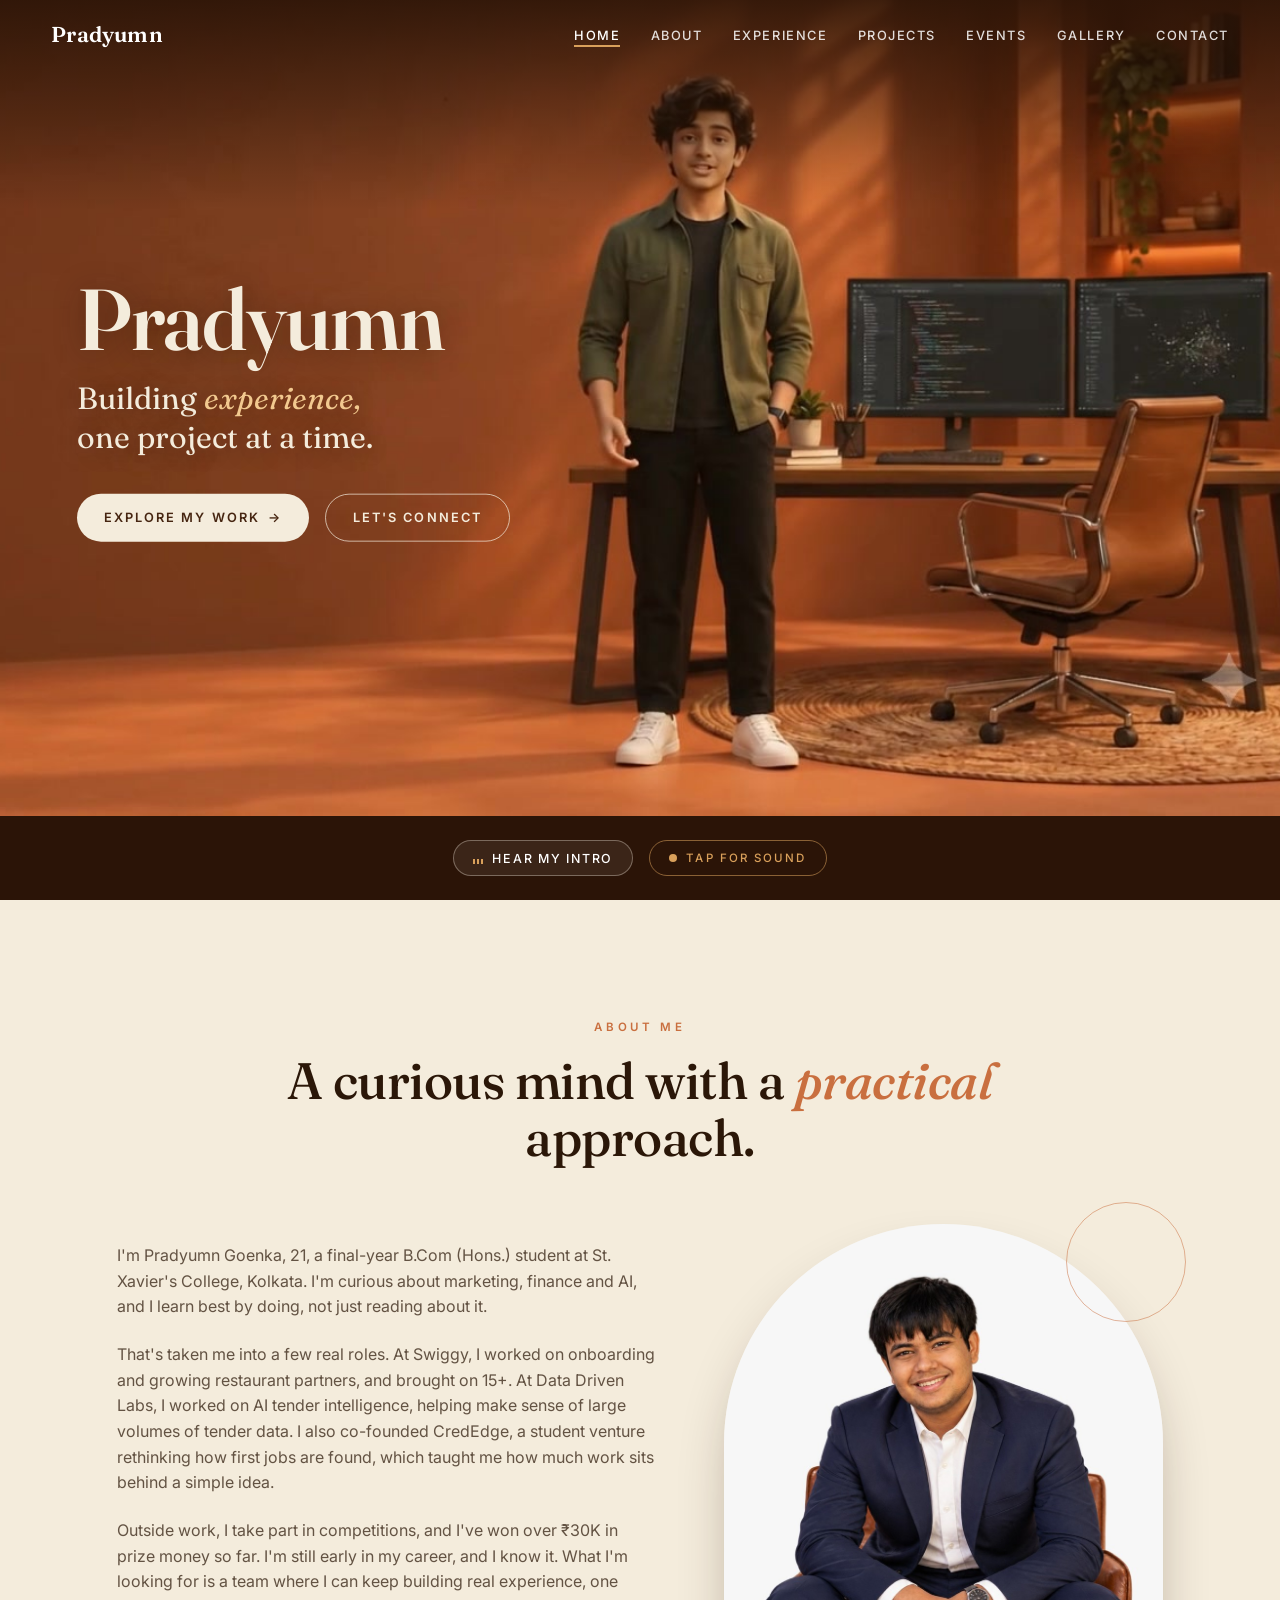
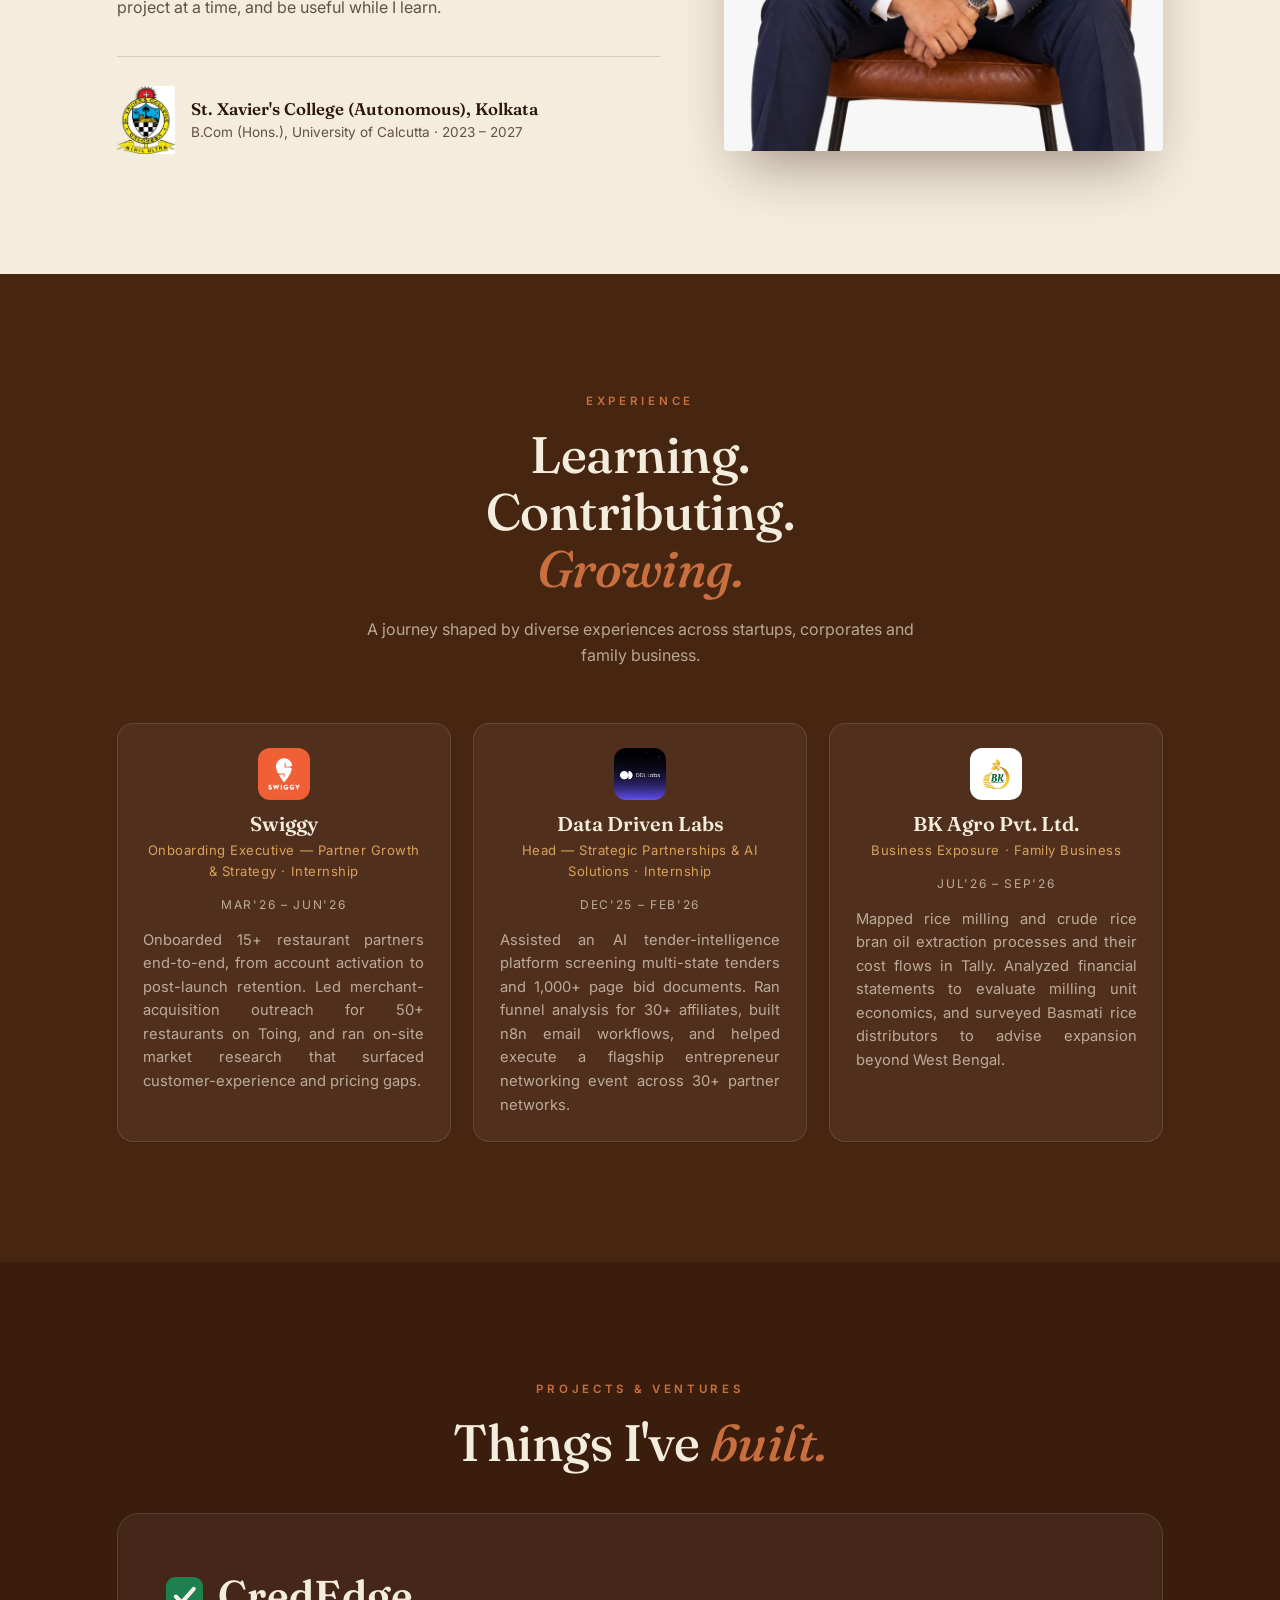
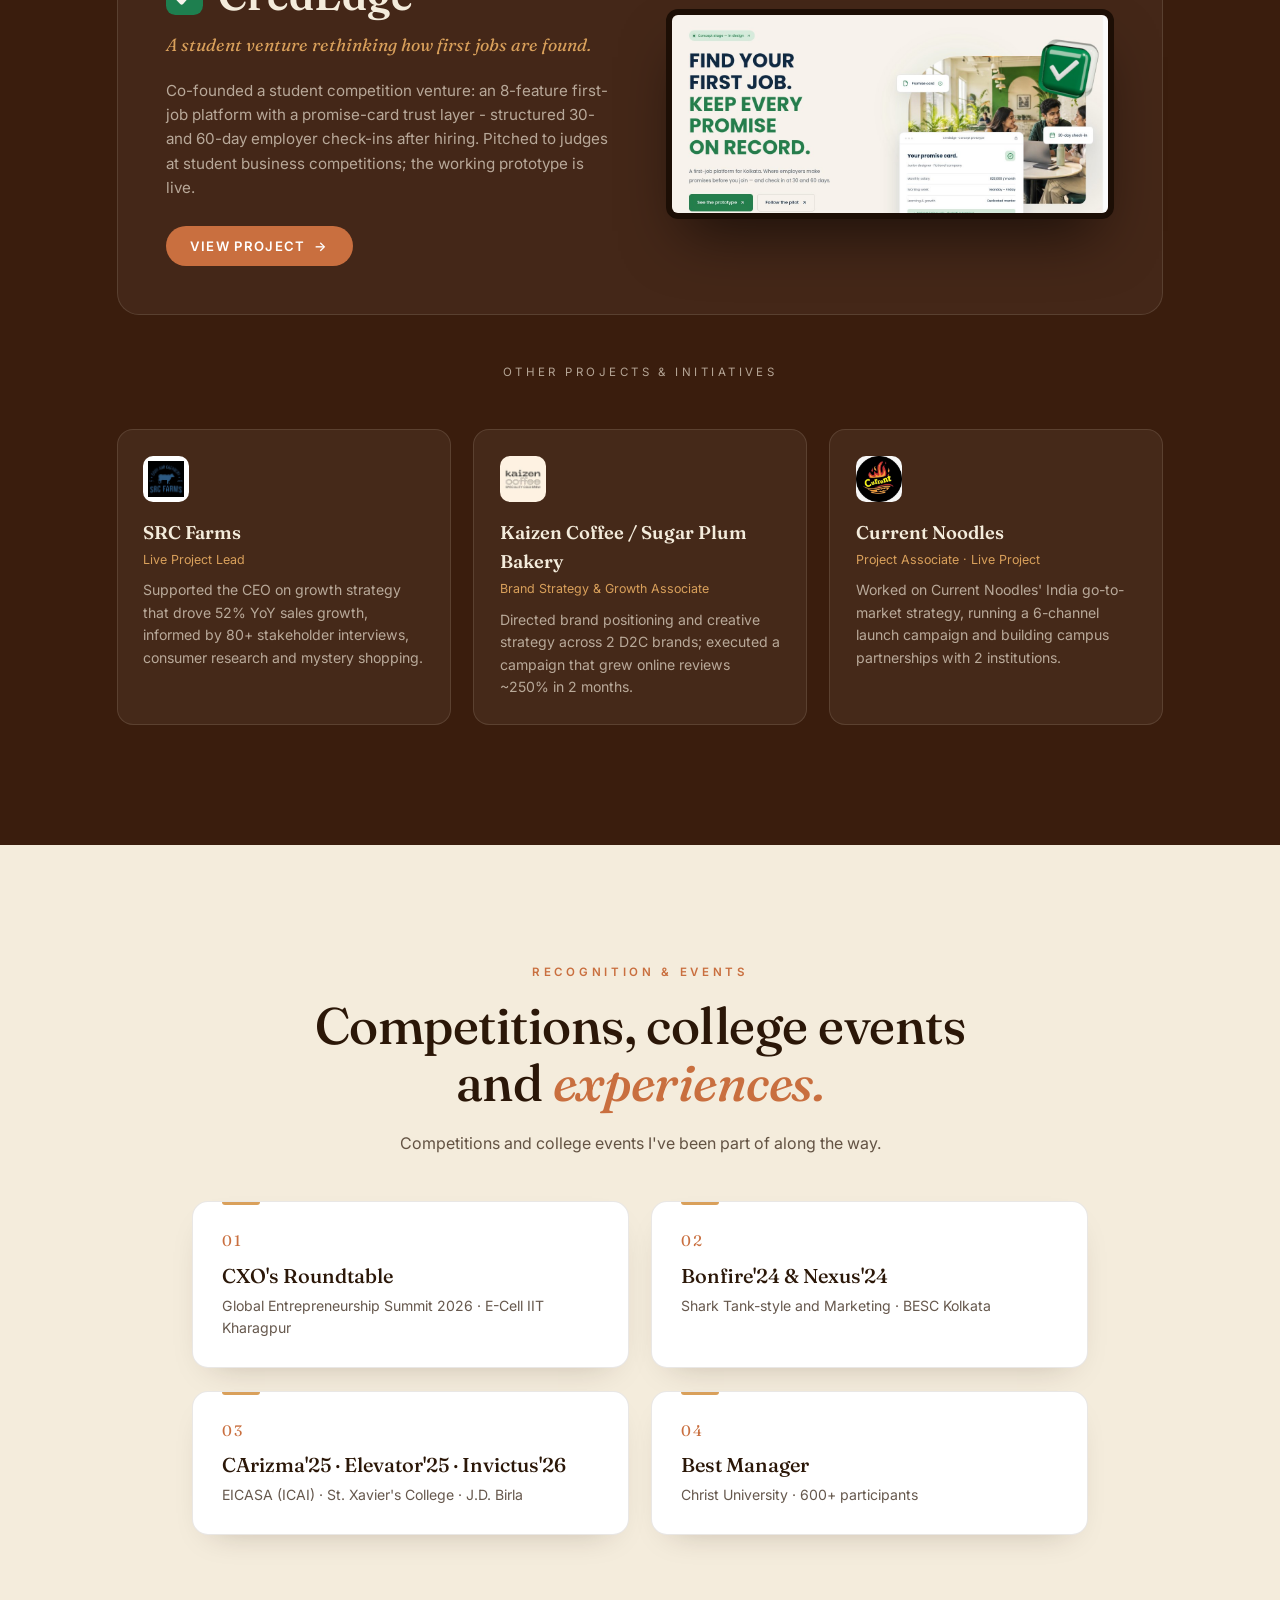
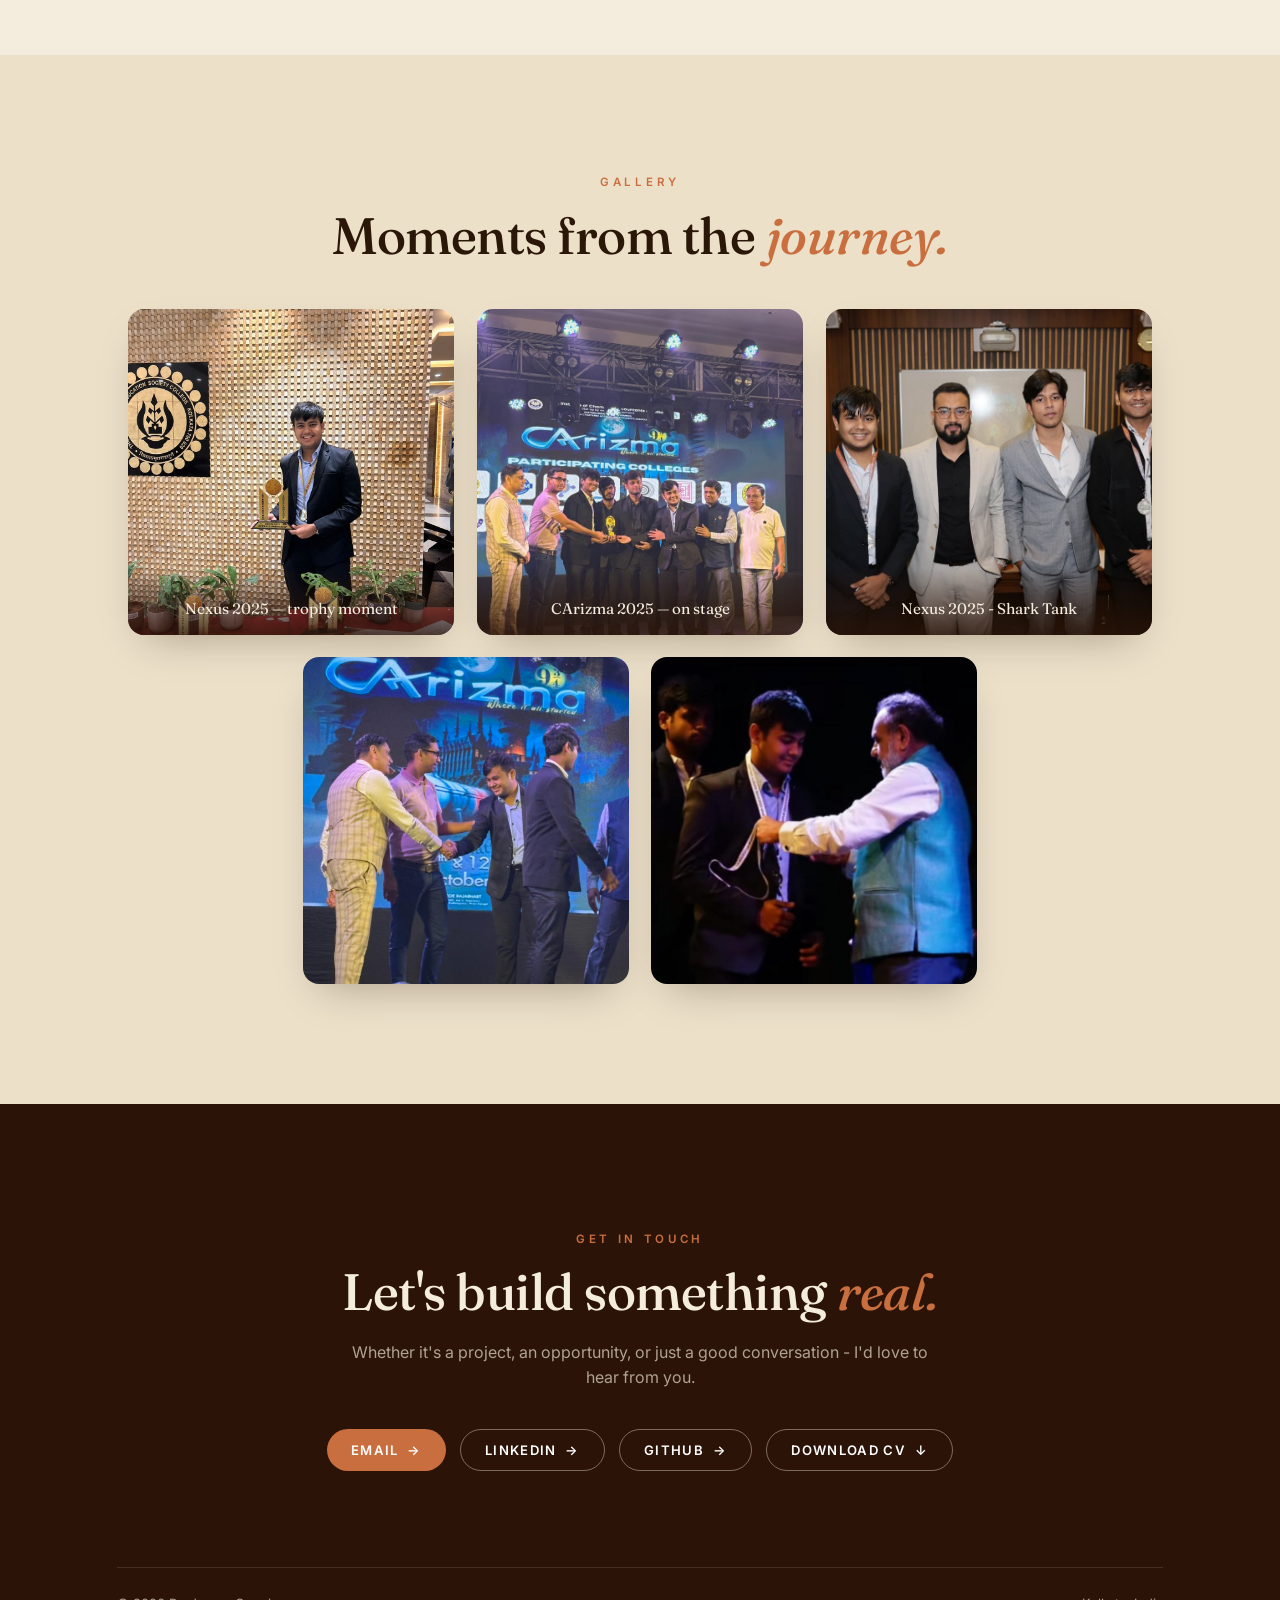
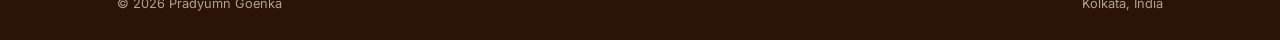
==== index.html @ 8dae9249 "Events card template, 5-photo Gallery, Contact quote removed, polish pass (v26)" ====
<!DOCTYPE html>
<html lang="en">
<head>
<meta charset="UTF-8">
<meta name="viewport" content="width=device-width, initial-scale=1.0">
<title>Pradyumn Goenka — Building experience, one project at a time</title>
<meta name="description" content="Pradyumn Goenka — final-year B.Com (Hons.) student at St. Xavier's College, Kolkata. Marketing, finance and AI through real-world projects and experiences.">
<link rel="preconnect" href="https://fonts.googleapis.com">
<link rel="preconnect" href="https://fonts.gstatic.com" crossorigin>
<link href="https://fonts.googleapis.com/css2?family=Fraunces:ital,opsz,wght@0,9..144,400;0,9..144,500;0,9..144,600;1,9..144,400;1,9..144,500;1,9..144,600&family=Inter:wght@400;500;600&display=swap" rel="stylesheet">
<link rel="stylesheet" href="styles.css?v=26">
</head>
<body>

<nav id="nav">
  <a class="brand" href="#hero">Pradyumn</a>
  <button id="burger" aria-label="Menu">☰</button>
  <ul id="navlinks">
    <li><a href="#hero" class="act">Home</a></li>
    <li><a href="#about">About</a></li>
    <li><a href="#experience">Experience</a></li>
    <li><a href="#projects">Projects</a></li>
    <li><a href="#events">Events</a></li>
    <li><a href="#gallery">Gallery</a></li>
    <li><a href="#contact">Contact</a></li>
  </ul>
</nav>

<section id="hero">
  <video id="heroVid" autoplay muted loop playsinline poster="assets/hero-video-poster.jpg?v=2" src="assets/hero-video.mp4?v=4"></video>
  <div class="veil"></div>
  <div class="hero-copy">
    <h1 class="hc-name">Pradyumn</h1>
    <p class="hc-tag">Building <em>experience,</em><br> one project at a time.</p>
    <div class="hc-cta">
      <a class="hc-btn solid" href="#about">Explore my work <span aria-hidden="true">&rarr;</span></a>
      <a class="hc-btn ghost" href="#contact">Let's connect</a>
    </div>
  </div>
  <div class="hero-bar">
    <button id="introBtn" type="button"><span class="eq"><i></i><i></i><i></i></span><span id="introTxt">Hear my intro</span></button>
    <button id="sndCue" type="button"><span class="pulse"></span><span>Tap for sound</span></button>
  </div>
</section>

<section id="about">
  <div class="wrap">
    <div class="shead">
      <div class="label rv">About me</div>
      <h2 class="h2 rv">A curious mind with a <em>practical</em> approach.</h2>
    </div>
    <div class="about-grid">
    <div class="about-txt">
      <p class="rv">I'm Pradyumn Goenka, 21, a final-year B.Com (Hons.) student at St. Xavier's College, Kolkata. I'm curious about marketing, finance and AI, and I learn best by doing, not just reading about it.</p>
      <p class="rv">That's taken me into a few real roles. At Swiggy, I worked on onboarding and growing restaurant partners, and brought on 15+. At Data Driven Labs, I worked on AI tender intelligence, helping make sense of large volumes of tender data. I also co-founded CredEdge, a student venture rethinking how first jobs are found, which taught me how much work sits behind a simple idea.</p>
      <p class="rv">Outside work, I take part in competitions, and I've won over ₹30K in prize money so far. I'm still early in my career, and I know it. What I'm looking for is a team where I can keep building real experience, one project at a time, and be useful while I learn.</p>
      <div class="about-edu rv">
        <img src="assets/logo-sxc.png?v=7" alt="St. Xavier's College crest">
        <div>
          <div class="t1">St. Xavier's College (Autonomous), Kolkata</div>
          <div class="t2">B.Com (Hons.), University of Calcutta &middot; 2023 – 2027</div>
        </div>
      </div>
    </div>
    <div class="about-ph rv">
      <div class="ring"></div>
      <div class="arch"><img src="assets/portrait-suit.jpg" alt="Pradyumn Goenka"></div>
    </div>
    </div>
  </div>
</section>

<section id="experience">
  <div class="wrap">
    <div class="shead">
      <div class="label rv">Experience</div>
      <h2 class="h2 rv">Learning.<br>Contributing.<br><em>Growing.</em></h2>
      <p class="shead-sub rv">A journey shaped by diverse experiences across startups, corporates and family business.</p>
    </div>
    <div class="tl">
      <div class="xp-card rv">
        <div class="xp-top">
          <div class="xp-logo fill"><img src="assets/logo-swiggy.png?v=7" alt="Swiggy logo"></div>
          <div><div class="xp-co">Swiggy</div><div class="xp-role">Onboarding Executive — Partner Growth &amp; Strategy · Internship</div></div>
          <div class="xp-dates">Mar'26 – Jun'26</div>
        </div>
        <p class="xp-desc">Onboarded 15+ restaurant partners end-to-end, from account activation to post-launch retention. Led merchant-acquisition outreach for 50+ restaurants on Toing, and ran on-site market research that surfaced customer-experience and pricing gaps.</p>
      </div>
      <div class="xp-card rv">
        <div class="xp-top">
          <div class="xp-logo fill"><img src="assets/logo-ddl.png?v=7" alt="Data Driven Labs logo"></div>
          <div><div class="xp-co">Data Driven Labs</div><div class="xp-role">Head — Strategic Partnerships &amp; AI Solutions · Internship</div></div>
          <div class="xp-dates">Dec'25 – Feb'26</div>
        </div>
        <p class="xp-desc">Assisted an AI tender-intelligence platform screening multi-state tenders and 1,000+ page bid documents. Ran funnel analysis for 30+ affiliates, built n8n email workflows, and helped execute a flagship entrepreneur networking event across 30+ partner networks.</p>
      </div>
      <div class="xp-card rv">
        <div class="xp-top">
          <div class="xp-logo"><img src="assets/logo-bkagro.png?v=7" alt="BK Agro Products logo"></div>
          <div><div class="xp-co">BK Agro Pvt. Ltd.</div><div class="xp-role">Business Exposure · Family Business</div></div>
          <div class="xp-dates">Jul'26 – Sep'26</div>
        </div>
        <p class="xp-desc">Mapped rice milling and crude rice bran oil extraction processes and their cost flows in Tally. Analyzed financial statements to evaluate milling unit economics, and surveyed Basmati rice distributors to advise expansion beyond West Bengal.</p>
      </div>
    </div>
  </div>
</section>

<section id="projects">
  <div class="wrap">
    <div class="shead">
      <div class="label rv">Projects &amp; Ventures</div>
      <h2 class="h2 rv">Things I've <em>built.</em></h2>
    </div>
    <div class="ce-card rv">
      <div>
        <div class="ce-name"><img src="assets/logo-crededge.svg?v=7" alt="" style="display:inline-block;width:.9em;vertical-align:-.12em;margin-right:.35em">CredEdge</div>
        <div class="ce-tag">A student venture rethinking how first jobs are found.</div>
        <p class="ce-desc">Co-founded a student competition venture: an 8-feature first-job platform with a promise-card trust layer - structured 30- and 60-day employer check-ins after hiring. Pitched to judges at student business competitions; the working prototype is live.</p>
        <a class="btn" href="https://crededge-firstjob.lovable.app" target="_blank" rel="noopener">View project <span>→</span></a>
      </div>
      <div class="laptop"><div class="scr"><img src="assets/crededge-shot.jpg" alt="CredEdge platform prototype" loading="lazy"></div></div>
    </div>
    <p class="op-t rv">Other projects &amp; initiatives</p>
    <div class="op-row">
      <div class="op-card rv">
        <div class="op-logo"><img src="assets/logo-srcfarms.png?v=7" alt="SRC Farms logo"></div>
        <div class="op-co">SRC Farms</div>
        <div class="op-role">Live Project Lead</div>
        <p class="op-desc">Supported the CEO on growth strategy that drove 52% YoY sales growth, informed by 80+ stakeholder interviews, consumer research and mystery shopping.</p>
      </div>
      <div class="op-card rv">
        <div class="op-logo fill"><img src="assets/logo-kaizen.png?v=7" alt="Kaizen Coffee logo"></div>
        <div class="op-co">Kaizen Coffee / Sugar Plum Bakery</div>
        <div class="op-role">Brand Strategy &amp; Growth Associate</div>
        <p class="op-desc">Directed brand positioning and creative strategy across 2 D2C brands; executed a campaign that grew online reviews ~250% in 2 months.</p>
      </div>
      <div class="op-card rv">
        <div class="op-logo fill"><img src="assets/logo-current.png?v=7" alt="Current Noodles logo"></div>
        <div class="op-co">Current Noodles</div>
        <div class="op-role">Project Associate · Live Project</div>
        <p class="op-desc">Worked on Current Noodles' India go-to-market strategy, running a 6-channel launch campaign and building campus partnerships with 2 institutions.</p>
      </div>
    </div>
  </div>
</section>

<section id="events">
  <div class="wrap">
    <div class="shead">
      <div class="label rv">Recognition &amp; Events</div>
      <h2 class="h2 rv">Competitions, college events and <em>experiences.</em></h2>
      <p class="shead-sub cr rv">Competitions and college events I've been part of along the way.</p>
    </div>
    <div class="ev-grid rv">
      <div class="ev-card">
        <div class="ev-num">01</div>
        <div class="ev-name">CXO's Roundtable</div>
        <div class="ev-ctx">Global Entrepreneurship Summit 2026 &middot; E-Cell IIT Kharagpur</div>
      </div>
      <div class="ev-card">
        <div class="ev-num">02</div>
        <div class="ev-name">Bonfire'24 &amp; Nexus'24</div>
        <div class="ev-ctx">Shark Tank-style and Marketing &middot; BESC Kolkata</div>
      </div>
      <div class="ev-card">
        <div class="ev-num">03</div>
        <div class="ev-name">CArizma'25 &middot; Elevator'25 &middot; Invictus'26</div>
        <div class="ev-ctx">EICASA (ICAI) &middot; St. Xavier's College &middot; J.D. Birla</div>
      </div>
      <div class="ev-card">
        <div class="ev-num">04</div>
        <div class="ev-name">Best Manager</div>
        <div class="ev-ctx">Christ University &middot; 600+ participants</div>
      </div>
    </div>
  </div>
</section>

<section id="gallery">
  <div class="wrap">
    <div class="shead">
      <div class="label rv">Gallery</div>
      <h2 class="h2 rv">Moments from the <em>journey.</em></h2>
    </div>
    <div class="gal-grid rv">
      <figure class="gal-tile"><img src="assets/nexus-2025.jpg" alt="Receiving the Nexus 2025 trophy" loading="lazy"><figcaption>Nexus 2025 &mdash; trophy moment</figcaption></figure>
      <figure class="gal-tile"><img src="assets/carizma-stage.jpg" alt="On stage at CArizma 2025" loading="lazy"><figcaption>CArizma 2025 &mdash; on stage</figcaption></figure>
      <figure class="gal-tile"><img src="assets/nexus-sharktank-25.jpg" alt="Nexus 2025 - Shark Tank" loading="lazy"><figcaption>Nexus 2025 - Shark Tank</figcaption></figure>
      <figure class="gal-tile"><img src="assets/carizma-handshake.jpg" alt="Handshake on the CArizma stage" loading="lazy"></figure>
      <figure class="gal-tile"><img src="assets/medal-ceremony.jpg" alt="Medal ceremony on stage" loading="lazy"></figure>
    </div>
  </div>
</section>

<section id="contact">
  <div class="wrap">
    <div class="shead">
      <div class="label rv">Get in touch</div>
      <h2 class="h2 rv">Let's build something <em>real.</em></h2>
      <p class="shead-sub rv">Whether it's a project, an opportunity, or just a good conversation - I'd love to hear from you.</p>
    </div>
    <div class="ct-btns rv">
        <a class="btn" href="mailto:pradyumngoenka2005@gmail.com">Email <span>→</span></a>
        <a class="btn ghost" href="https://www.linkedin.com/in/pradyumn-goenka-026631230/" target="_blank" rel="noopener">LinkedIn <span>→</span></a>
        <a class="btn ghost" href="https://github.com/pradyumngoenka" target="_blank" rel="noopener">GitHub <span>→</span></a>
        <a class="btn ghost" href="Pradyumn_Goenka_CV.pdf" target="_blank" rel="noopener">Download CV <span>↓</span></a>
    </div>
  </div>
  <div class="wrap"><footer>
    <span>© 2026 Pradyumn Goenka</span>
    <span>Kolkata, India</span>
  </footer></div>
</section>

<script>
const nav=document.getElementById('nav'),burger=document.getElementById('burger'),links=document.getElementById('navlinks');
addEventListener('scroll',()=>nav.classList.toggle('solid',scrollY>40),{passive:true});
burger.onclick=()=>links.classList.toggle('open');
links.querySelectorAll('a').forEach(a=>a.onclick=()=>links.classList.remove('open'));
const secs=[...document.querySelectorAll('section[id]')];
const navA=[...links.querySelectorAll('a')];
const spy=new IntersectionObserver(es=>{es.forEach(e=>{if(e.isIntersecting){navA.forEach(a=>a.classList.toggle('act',a.getAttribute('href')==='#'+e.target.id))}})},{rootMargin:'-45% 0px -50% 0px'});
secs.forEach(s=>spy.observe(s));
const io=new IntersectionObserver(es=>{es.forEach(e=>{if(e.isIntersecting){e.target.classList.add('in');io.unobserve(e.target)}})},{threshold:.12});
document.querySelectorAll('.rv').forEach(el=>io.observe(el));
const heroEl=document.getElementById('hero'),vid=document.getElementById('heroVid'),btn=document.getElementById('introBtn'),txt=document.getElementById('introTxt'),cue=document.getElementById('sndCue');
let intro=false,armed=!sessionStorage.getItem('sndUsed');
if(armed)cue.classList.add('on');
function startIntro(){intro=true;armed=false;sessionStorage.setItem('sndUsed','1');heroEl.classList.add('playing');cue.classList.remove('on');vid.loop=false;vid.muted=false;vid.currentTime=0;vid.play().catch(()=>{});btn.classList.add('playing');txt.textContent='Stop intro'}
function toIdle(){intro=false;heroEl.classList.remove('playing');vid.muted=true;vid.loop=true;vid.currentTime=0;vid.play().catch(()=>{});btn.classList.remove('playing');txt.textContent='Hear my intro'}
btn.onclick=()=>{intro?toIdle():startIntro()};
cue.onclick=e=>{e.stopPropagation();startIntro()};
heroEl.addEventListener('pointerdown',e=>{if(!armed||intro)return;if(e.target.closest('a,button'))return;startIntro()});
heroEl.addEventListener('wheel',()=>{if(armed&&!intro)startIntro()},{passive:true});
vid.onended=()=>{if(intro)toIdle()};
</script>
</body>
</html>
---- styles.css ----
:root{
  --cream:#f4ecdc; --cream2:#ece0c9; --brown:#462511; --brown2:#3a1d0d; --deep:#2b1407;
  --ink:#2b1708; --terra:#c96f3f; --terra2:#b25c2e; --gold:#d9a05b;
  --on-brown:#f4ecdc; --on-brown-mut:rgba(244,236,220,.66); --on-cream-mut:rgba(43,23,8,.72);
  --serif:"Fraunces",Georgia,serif; --sans:"Inter",system-ui,sans-serif;
}
*{margin:0;padding:0;box-sizing:border-box}
html{scroll-behavior:smooth}
body{font-family:var(--sans);background:var(--cream);color:var(--ink);line-height:1.6;overflow-x:hidden}
section{scroll-margin-top:64px}
::selection{background:rgba(201,111,63,.85);color:#fff}
a:focus-visible,button:focus-visible{outline:2px solid var(--gold);outline-offset:3px;border-radius:4px}
img{max-width:100%;display:block}
a{color:inherit;text-decoration:none}
.wrap{max-width:1200px;margin:0 auto;padding:0 6vw}
.label{font:600 .72rem var(--sans);letter-spacing:.32em;text-transform:uppercase;color:var(--terra);margin-bottom:1.1rem}
.h2{font-family:var(--serif);font-weight:500;font-size:clamp(2rem,4.2vw,3.2rem);line-height:1.12;letter-spacing:-.01em}
.h2 em{font-style:italic;color:var(--terra)}
.shead{text-align:center;max-width:46rem;margin:0 auto}
.shead-sub{margin:1.2rem auto 0;max-width:36rem;color:var(--on-brown-mut)}
.shead-sub.cr{color:var(--on-cream-mut)}
.rv{opacity:0;transform:translateY(26px);transition:opacity .8s ease,transform .8s ease}
.rv.in{opacity:1;transform:none}

/* ---------- nav ---------- */
#nav{position:fixed;inset:0 0 auto 0;z-index:50;display:flex;align-items:center;justify-content:space-between;
  padding:1.1rem 4vw;transition:background .35s,box-shadow .35s,padding .35s;color:#fff}
#nav.solid{background:rgba(43,20,7,.94);padding:.7rem 4vw;box-shadow:0 1px 0 rgba(244,236,220,.08)}
#nav .brand{font-family:var(--serif);font-size:1.35rem;font-weight:600;letter-spacing:.01em}
#nav ul{display:flex;gap:1.9rem;list-style:none}
#nav ul a{font-size:.8rem;font-weight:500;letter-spacing:.12em;text-transform:uppercase;opacity:.85;position:relative;padding:.25rem 0}
#nav ul a::after{content:"";position:absolute;left:0;bottom:0;height:2px;width:0;background:var(--gold);transition:width .3s}
#nav ul a:hover::after,#nav ul a.act::after{width:100%}
#nav ul a.act{opacity:1}
#burger{display:none;background:none;border:0;color:#fff;font-size:1.5rem;cursor:pointer}

/* ---------- hero ---------- */
#hero{position:relative;height:100svh;min-height:560px;overflow:hidden;background:#8a4a2a}
#hero video{position:absolute;top:0;left:0;width:100%;height:calc(100% - 84px);object-fit:cover;object-position:center center}
#hero .veil{position:absolute;top:0;left:0;right:0;bottom:84px;background:linear-gradient(180deg,rgba(43,20,7,.9),rgba(43,20,7,.45) 110px,rgba(43,20,7,0) 210px)}
.hero-copy{position:absolute;z-index:4;left:clamp(1.75rem,6vw,7rem);top:calc(50% - 42px);transform:translateY(-50%);max-width:34rem;color:var(--cream)}
.hc-name{font-family:var(--serif);font-weight:600;font-size:clamp(3.2rem,7vw,5.4rem);line-height:1.02;letter-spacing:-.015em;text-shadow:0 2px 30px rgba(43,20,7,.4)}
.hc-tag{font-family:var(--serif);font-size:clamp(1.45rem,2.4vw,2.1rem);line-height:1.25;margin-top:1rem;text-shadow:0 2px 24px rgba(43,20,7,.4)}
.hc-tag em{font-style:italic;color:#f2c98f}
.hc-cta{display:flex;gap:1rem;margin-top:2.4rem;flex-wrap:wrap}
.hc-btn{display:inline-flex;align-items:center;gap:.5rem;font:600 .8rem var(--sans);letter-spacing:.16em;text-transform:uppercase;text-decoration:none;padding:.95rem 1.7rem;border-radius:999px;transition:transform .25s,background .25s,color .25s;cursor:pointer}
.hc-btn.solid{background:var(--cream);color:var(--brown)}
.hc-btn.solid:hover{background:#fff}
.hc-btn.ghost{border:1px solid rgba(244,236,220,.7);color:var(--cream)}
.hc-btn.ghost:hover{background:rgba(244,236,220,.12)}
.hc-btn:hover{transform:translateY(-2px)}
@media(max-width:1100px){
  #hero{display:flex;flex-direction:column}
  #hero video{position:relative;top:auto;left:auto;height:auto;flex:1 1 auto;min-height:0;width:100%}
  #hero .veil{display:none}
  .hero-copy{position:static;transform:none;max-width:none;background:var(--deep);text-align:center;padding:1.35rem 1.25rem 1.5rem}
  .hc-name{font-size:clamp(2.3rem,9vw,3.2rem)}
  .hc-tag{font-size:clamp(1.15rem,4.6vw,1.5rem);margin-top:.55rem}
  .hc-tag br{display:none}
  .hc-cta{justify-content:center;margin-top:1.15rem;gap:.7rem}
  .hc-btn{padding:.75rem 1.15rem;font-size:.7rem}
  #hero .hero-bar{position:static;flex:none;height:76px}
}
.hero-bar{position:absolute;left:0;right:0;bottom:0;height:84px;background:var(--deep);display:flex;align-items:center;justify-content:center;gap:1rem;z-index:5}
#introBtn{display:inline-flex;align-items:center;gap:.6rem;
  background:rgba(244,236,220,.08);border:1px solid rgba(244,236,220,.35);color:#fff;border-radius:999px;
  padding:.6rem 1.15rem;font:500 .78rem var(--sans);letter-spacing:.14em;text-transform:uppercase;cursor:pointer;transition:background .3s}
#introBtn:hover{background:rgba(244,236,220,.16)}
#introBtn .eq{display:inline-flex;gap:2px;align-items:flex-end;height:12px}
#introBtn .eq i{width:2px;height:5px;background:var(--gold)}
#introBtn.playing .eq i{animation:eq .9s ease-in-out infinite}
#introBtn.playing .eq i:nth-child(2){animation-delay:.2s}#introBtn.playing .eq i:nth-child(3){animation-delay:.4s}
@keyframes eq{50%{height:12px}}

/* ---------- about ---------- */
#about{background:var(--cream);padding:7.5rem 0}
.about-grid{display:grid;grid-template-columns:1.05fr .85fr;gap:5vw;align-items:center;margin-top:3.4rem}
.about-txt p{color:var(--on-cream-mut);margin:1.4rem 0 0;max-width:34rem}
.about-edu{display:flex;gap:1rem;align-items:center;margin-top:2.2rem;padding-top:1.8rem;border-top:1px solid rgba(43,23,8,.15)}
.about-edu img{width:58px;height:auto}
.about-edu .t1{font-family:var(--serif);font-size:1.05rem;font-weight:600}
.about-edu .t2{font-size:.85rem;color:var(--on-cream-mut)}
.about-ph{position:relative}
.about-ph .arch{border-radius:999px 999px 18px 18px;overflow:hidden;box-shadow:0 30px 60px -20px rgba(43,20,7,.45)}
.about-ph .ring{position:absolute;inset:-1.4rem -1.4rem auto auto;width:120px;height:120px;border:1px solid var(--terra);border-radius:50%;opacity:.5}

/* ---------- experience ---------- */
#experience{background:var(--brown);color:var(--on-brown);padding:7.5rem 0}
.tl{display:grid;grid-template-columns:repeat(3,1fr);gap:1.4rem;align-items:stretch;margin:3.4rem auto 0}
.xp-card{position:relative;background:rgba(244,236,220,.06);border:1px solid rgba(244,236,220,.12);border-radius:16px;
  padding:1.5rem 1.6rem;display:flex;flex-direction:column;transition:transform .35s,background .35s,border-color .35s}
.xp-card:hover{transform:translateY(-4px);background:rgba(244,236,220,.09);border-color:rgba(217,160,91,.45)}
.xp-top{display:flex;flex-direction:column;align-items:center;text-align:center;gap:.55rem}
.xp-logo{width:52px;height:52px;border-radius:12px;background:#fff;display:flex;align-items:center;justify-content:center;overflow:hidden;flex:none}
.xp-logo img{width:40px;height:40px;object-fit:contain}
.xp-logo.mono{font-family:var(--serif);font-weight:600;font-size:1.05rem;color:#fff;background:linear-gradient(135deg,var(--terra),#8a4a2a)}
.xp-co{font-family:var(--serif);font-size:1.25rem;font-weight:600}
.xp-role{font-size:.82rem;color:var(--gold);letter-spacing:.04em}
.xp-dates{margin-top:.25rem;font-size:.75rem;letter-spacing:.14em;text-transform:uppercase;color:var(--on-brown-mut);white-space:nowrap}
.xp-desc{margin-top:.9rem;font-size:.92rem;color:var(--on-brown-mut);flex:1;text-align:justify;-webkit-hyphens:auto;-ms-hyphens:auto;hyphens:auto;overflow-wrap:break-word}

/* ---------- projects ---------- */
#projects{background:var(--brown2);color:var(--on-brown);padding:7.5rem 0}
.ce-card{display:grid;grid-template-columns:1fr 1fr;gap:4vw;align-items:center;background:rgba(244,236,220,.05);
  border:1px solid rgba(244,236,220,.12);border-radius:22px;padding:3rem;margin-top:2.6rem}
.ce-name{font-family:var(--serif);font-size:2.6rem;font-weight:600;letter-spacing:.01em}
.ce-tag{font-style:italic;font-family:var(--serif);color:var(--gold);font-size:1.1rem;margin-top:.2rem}
.ce-desc{color:var(--on-brown-mut);margin:1.2rem 0 1.6rem;font-size:.95rem}
.btn{display:inline-flex;align-items:center;gap:.55rem;background:var(--terra);color:#fff;border-radius:999px;
  padding:.75rem 1.5rem;font:600 .82rem var(--sans);letter-spacing:.1em;text-transform:uppercase;transition:background .3s,transform .3s}
.btn:hover{background:var(--terra2);transform:translateY(-2px)}
.btn.ghost{background:transparent;border:1px solid rgba(244,236,220,.4)}
.btn.ghost:hover{background:rgba(244,236,220,.1)}
.laptop{position:relative}
.laptop .scr{border-radius:12px;overflow:hidden;border:6px solid #1c0e05;box-shadow:0 30px 60px -18px rgba(0,0,0,.6)}
.laptop img{width:100%;height:auto}
.op-row{display:grid;grid-template-columns:repeat(3,1fr);gap:1.4rem;margin-top:3rem}
.op-t{font-size:.72rem;letter-spacing:.3em;text-transform:uppercase;color:var(--on-brown-mut);margin:3rem 0 0;text-align:center}
.op-card{background:rgba(244,236,220,.06);border:1px solid rgba(244,236,220,.12);border-radius:16px;padding:1.6rem;transition:transform .35s,border-color .35s;display:flex;flex-direction:column;height:100%}
.op-card:hover{transform:translateY(-5px);border-color:rgba(217,160,91,.45)}
.op-logo{width:46px;height:46px;border-radius:10px;background:#fff;display:flex;align-items:center;justify-content:center;overflow:hidden;margin-bottom:1rem}
.op-logo img{width:36px;height:36px;object-fit:contain}
.op-logo.mono{font-family:var(--serif);font-weight:600;color:#fff;background:linear-gradient(135deg,var(--terra),#8a4a2a)}
.op-co{font-family:var(--serif);font-size:1.15rem;font-weight:600}
.op-role{font-size:.78rem;color:var(--gold);margin:.15rem 0 .6rem}
.op-desc{font-size:.88rem;color:var(--on-brown-mut);flex:1}

/* ---------- events ---------- */
#events{background:var(--cream);padding:7.5rem 0}
.ev-grid{display:grid;grid-template-columns:1fr 1fr;gap:1.4rem;max-width:56rem;margin:2.8rem auto 0}
.ev-card{position:relative;background:#fff;border:1px solid rgba(43,23,8,.1);border-radius:16px;padding:1.7rem 1.8rem;box-shadow:0 14px 34px -20px rgba(43,20,7,.28);transition:transform .35s,border-color .35s,box-shadow .35s}
.ev-card::before{content:"";position:absolute;left:1.8rem;top:0;width:2.4rem;height:3px;background:var(--gold);border-radius:0 0 3px 3px}
.ev-card:hover{transform:translateY(-4px);border-color:rgba(201,111,63,.4);box-shadow:0 22px 44px -20px rgba(43,20,7,.34)}
.ev-num{font-family:var(--serif);font-size:.95rem;color:var(--terra);letter-spacing:.12em;margin-bottom:.55rem}
.ev-name{font-family:var(--serif);font-weight:500;font-size:1.25rem;line-height:1.3}
.ev-ctx{margin-top:.4rem;font-size:.88rem;color:var(--on-cream-mut)}

/* ---------- gallery ---------- */
#gallery{background:var(--cream2);padding:7.5rem 0}
.gal-grid{display:flex;flex-wrap:wrap;justify-content:center;gap:1.4rem;max-width:64rem;margin:2.8rem auto 0}
.gal-tile{position:relative;border-radius:16px;overflow:hidden;margin:0;background:var(--cream);box-shadow:0 18px 40px -18px rgba(43,20,7,.35);transition:transform .35s,box-shadow .35s;flex:0 1 calc(33.333% - .94rem)}
.gal-tile:hover{transform:translateY(-4px);box-shadow:0 26px 48px -18px rgba(43,20,7,.42)}
.gal-tile img{width:100%;aspect-ratio:1/1;object-fit:cover;object-position:center;display:block}
.gal-tile figcaption{position:absolute;left:0;right:0;bottom:0;padding:1.8rem 1rem .85rem;
  background:linear-gradient(180deg,transparent,rgba(43,20,7,.82));color:#f4ecdc;font-family:var(--serif);font-size:.95rem;text-align:center}


/* ---------- contact ---------- */
#contact{background:var(--deep);color:var(--on-brown);padding:8rem 0 0}
.ct-btns{display:flex;gap:.9rem;flex-wrap:wrap;justify-content:center;margin:2.4rem auto 6rem}
footer{border-top:1px solid rgba(244,236,220,.12);padding:1.6rem 0;display:flex;justify-content:space-between;gap:1rem;font-size:.8rem;color:var(--on-brown-mut)}

/* ---------- responsive ---------- */
@media(max-width:1100px){
  .about-grid,.ce-card{grid-template-columns:1fr}
  .op-row{grid-template-columns:1fr;max-width:46rem;margin-left:auto;margin-right:auto}
  .about-ph{max-width:420px;margin:2.5rem auto 0}
  .ce-card{padding:2rem}
}
@media(max-width:760px){
  .tl{grid-template-columns:1fr;max-width:34rem}
  .ev-grid{grid-template-columns:1fr;max-width:34rem}
  .gal-tile{flex-basis:calc(50% - .7rem)}
  .gal-tile figcaption{font-size:.82rem;padding:1.4rem .7rem .7rem}
}
@media(max-width:960px){
  #nav ul{position:fixed;top:0;left:0;width:100%;height:100vh;height:100svh;background:rgba(43,20,7,.97);flex-direction:column;align-items:center;
    justify-content:center;gap:2.2rem;transform:translateY(-100%);transition:transform .4s;margin:0}
  #nav ul.open{transform:none}
  #nav ul a{font-size:1.05rem}
  #burger{display:block;z-index:60}
  #nav{z-index:70}
}

.xp-logo.fill,.op-logo.fill{background:transparent}
.xp-logo.fill img,.op-logo.fill img{width:100%;height:100%;object-fit:cover}

/* tap-for-sound cue + intro playback mode */
#sndCue{display:none;align-items:center;gap:.6rem;background:transparent;border:1px solid rgba(217,160,91,.55);
  color:var(--gold);border-radius:999px;padding:.6rem 1.2rem;font:500 .72rem var(--sans);letter-spacing:.18em;text-transform:uppercase;cursor:pointer}
#sndCue.on{display:inline-flex}
#sndCue .pulse{width:8px;height:8px;border-radius:50%;background:var(--gold);animation:sndp 1.6s ease-out infinite}
@keyframes sndp{0%{box-shadow:0 0 0 0 rgba(217,160,91,.55)}100%{box-shadow:0 0 0 12px rgba(217,160,91,0)}}
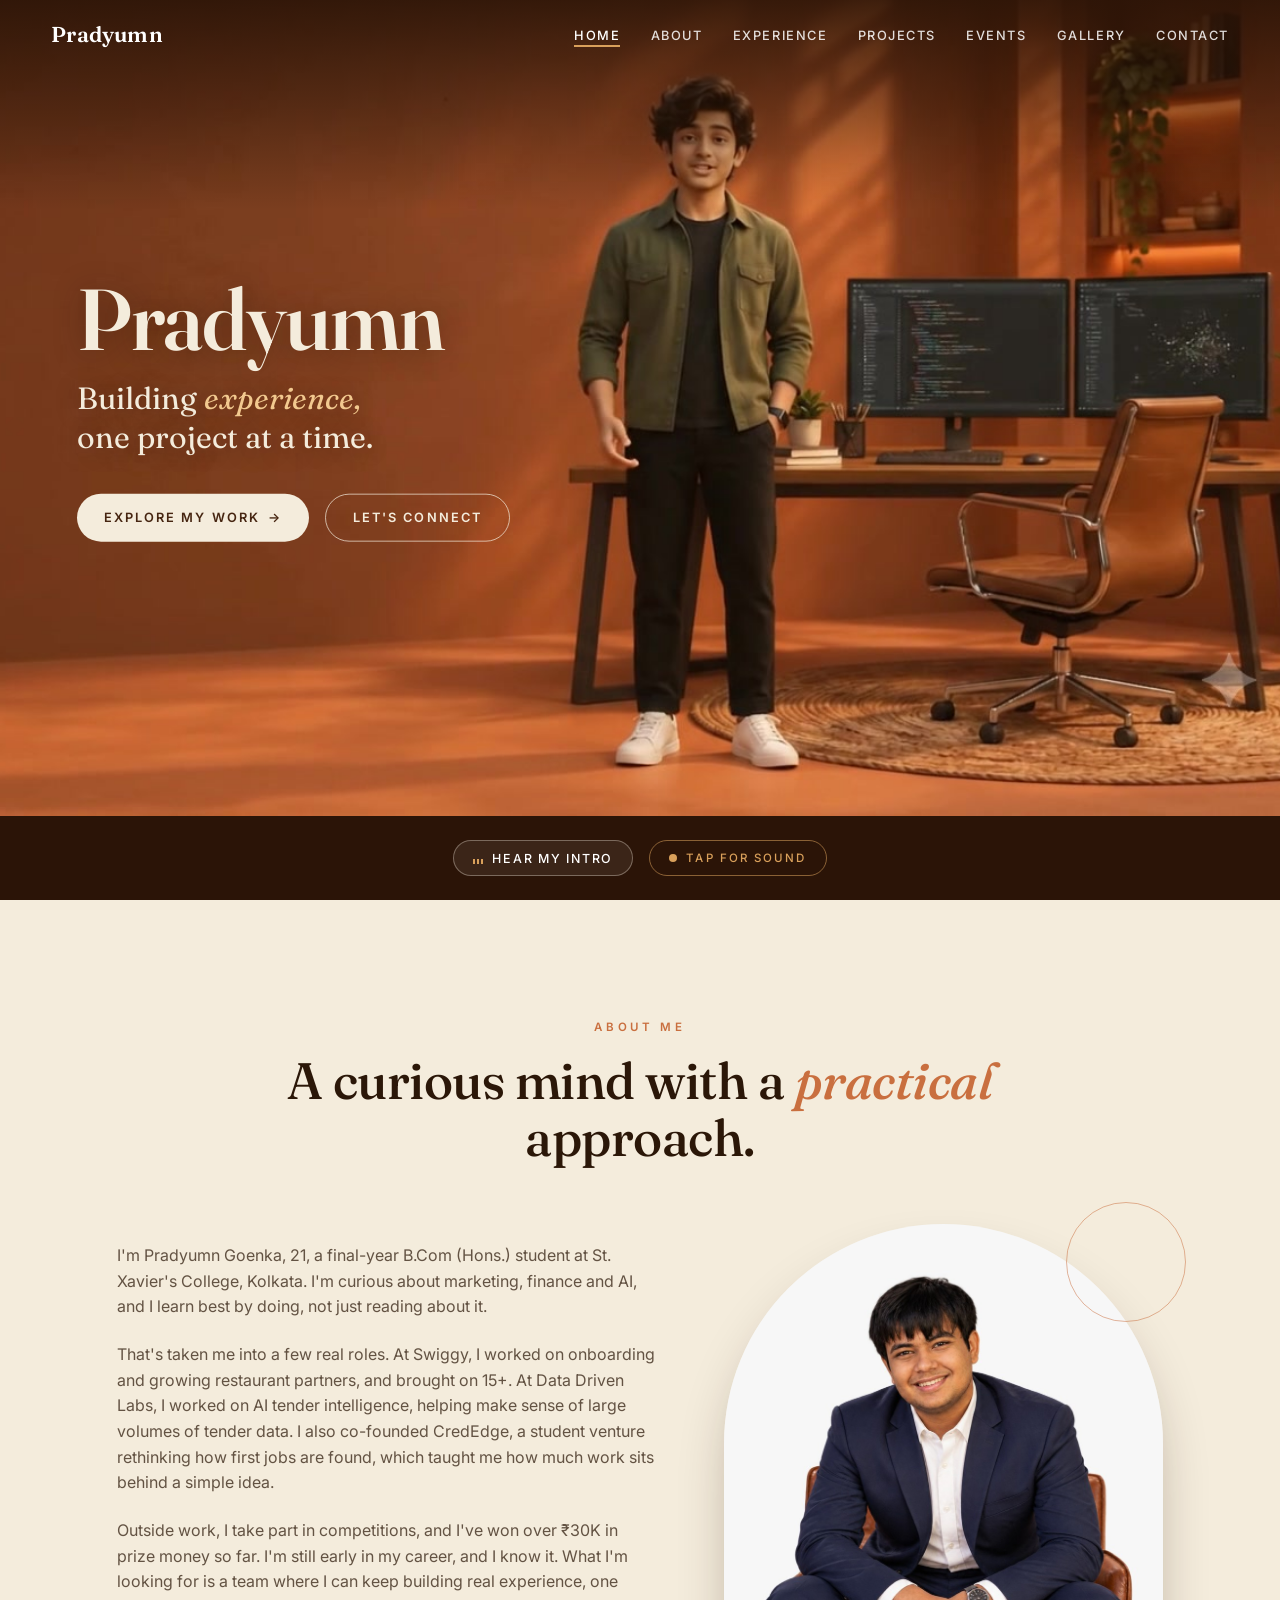
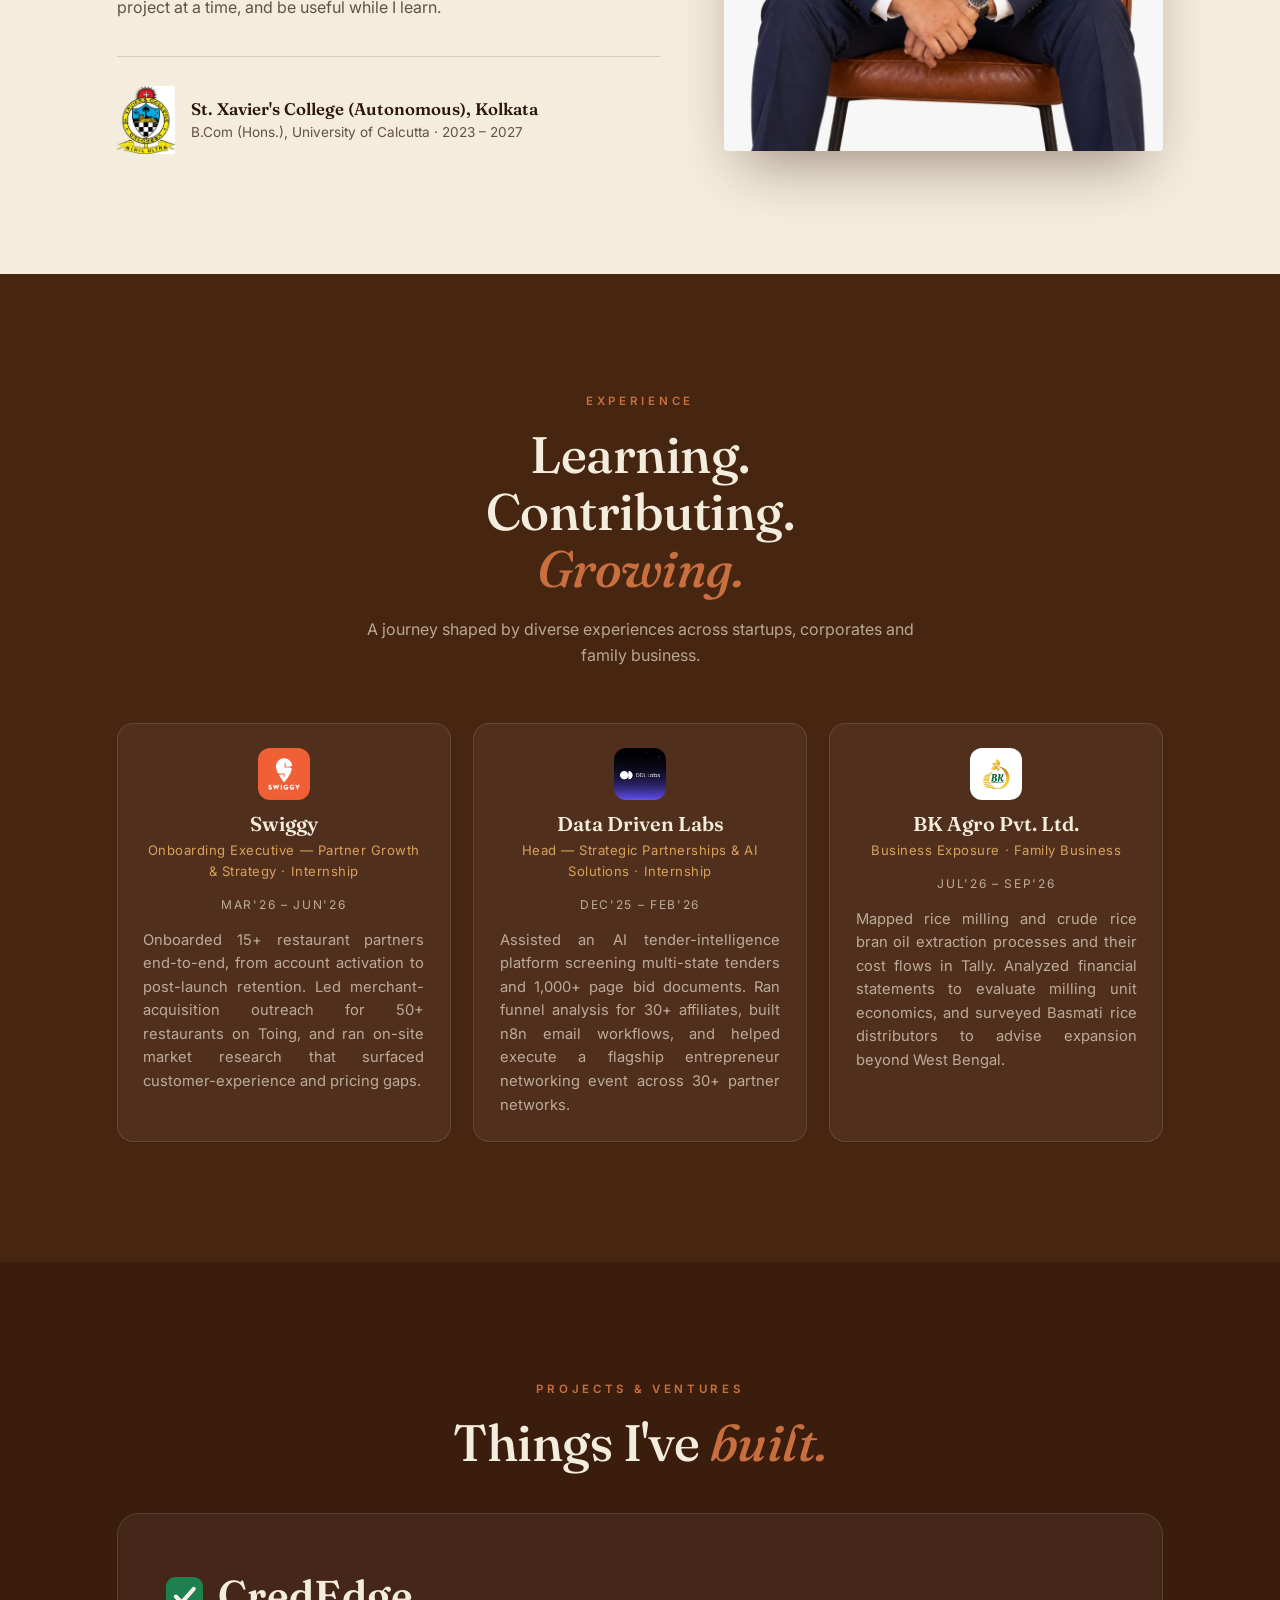
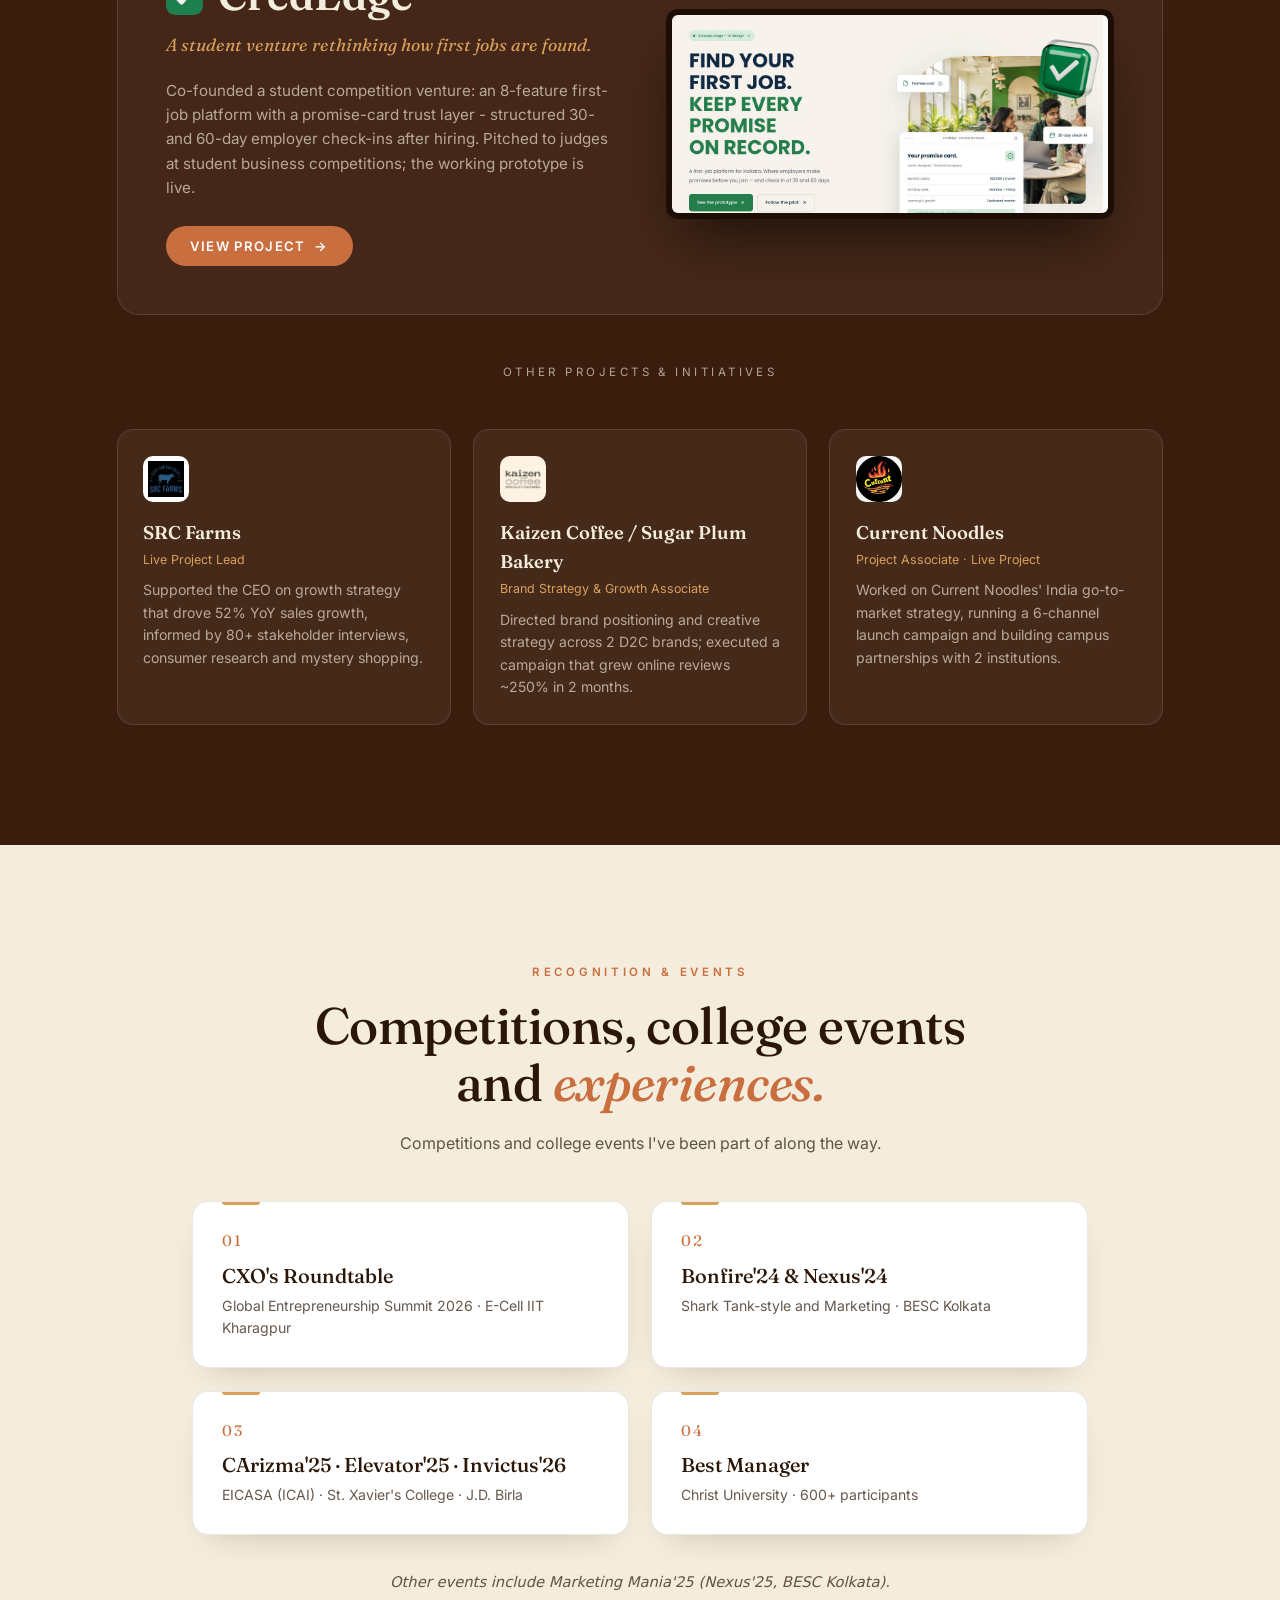
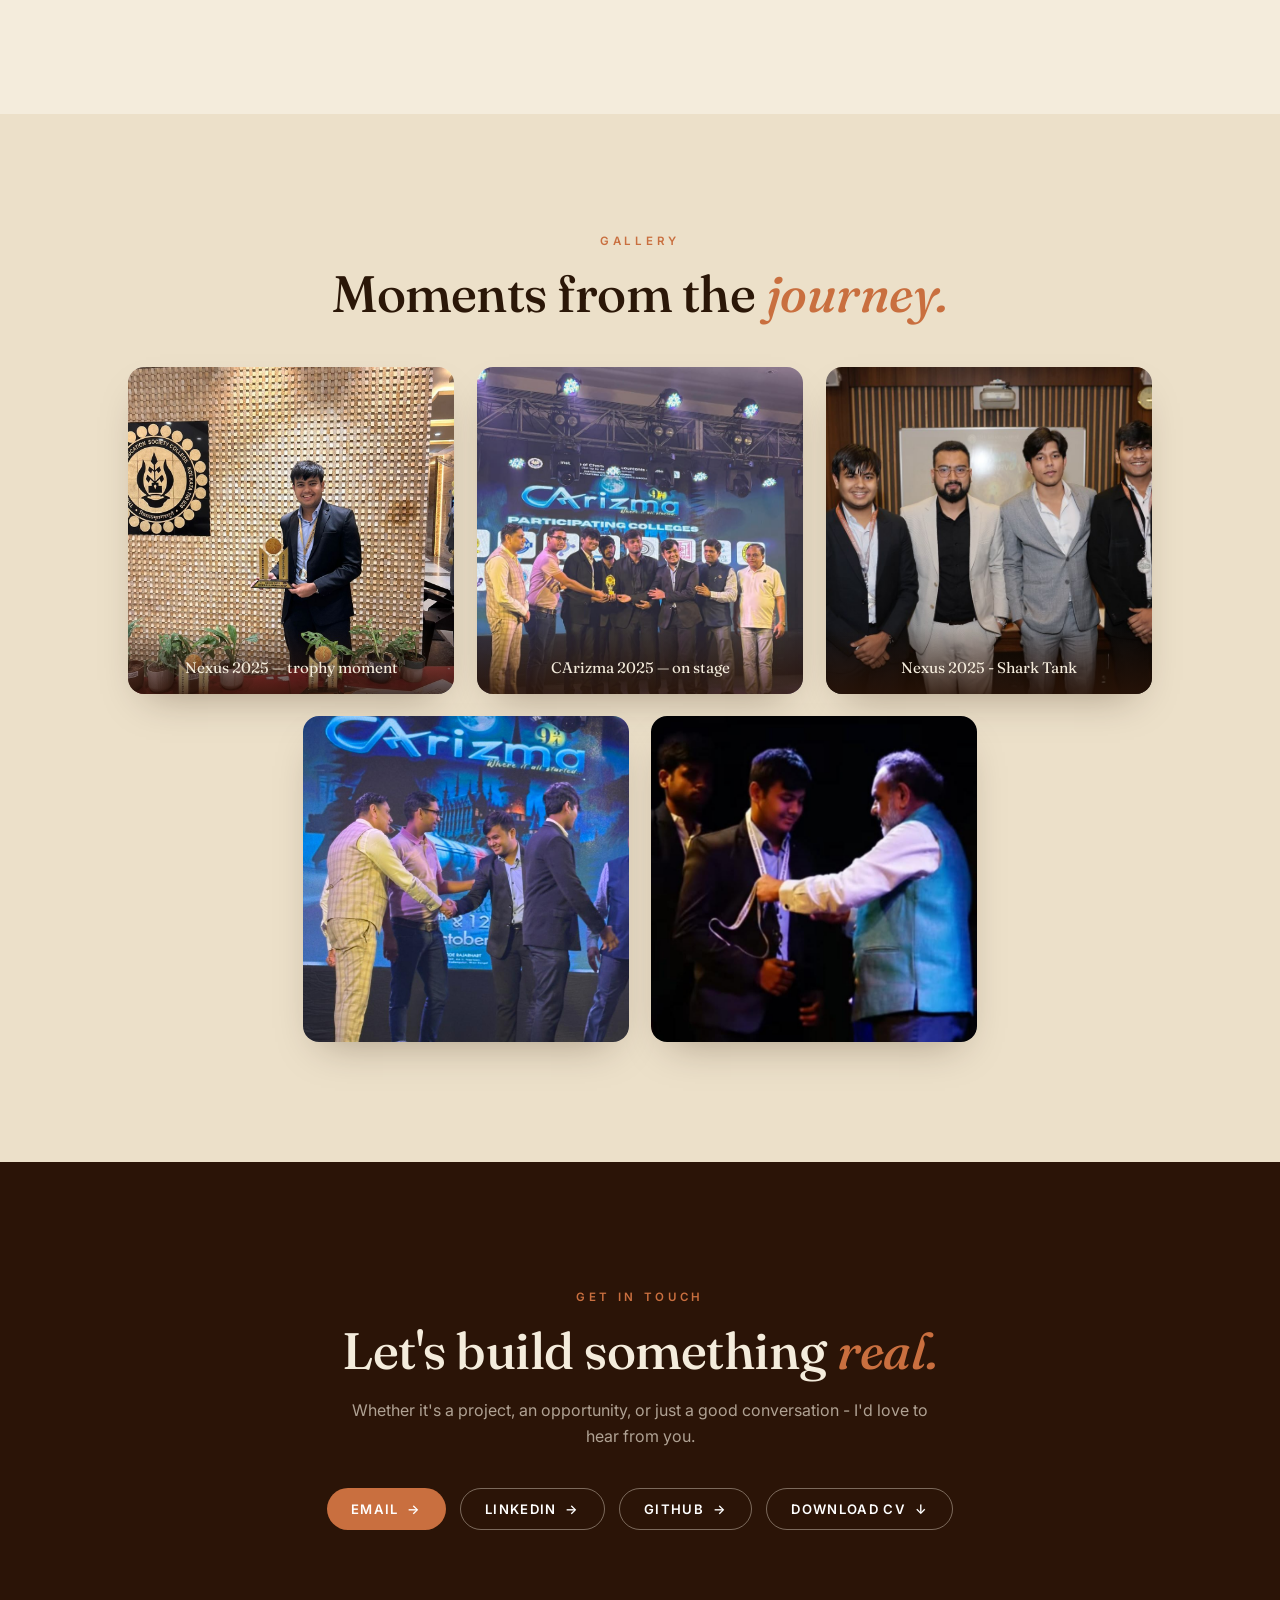
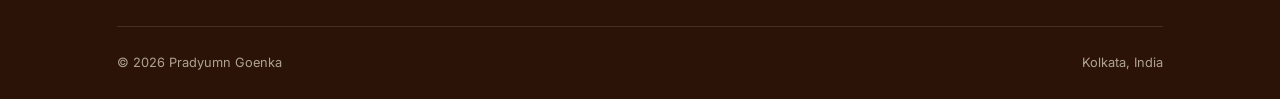
==== commit a1769e77: "Events: add 'Other events include' line (Marketing Mania'25)" ====
--- a/index.html
+++ b/index.html
@@ -8,7 +8,7 @@
 <link rel="preconnect" href="https://fonts.googleapis.com">
 <link rel="preconnect" href="https://fonts.gstatic.com" crossorigin>
 <link href="https://fonts.googleapis.com/css2?family=Fraunces:ital,opsz,wght@0,9..144,400;0,9..144,500;0,9..144,600;1,9..144,400;1,9..144,500;1,9..144,600&family=Inter:wght@400;500;600&display=swap" rel="stylesheet">
-<link rel="stylesheet" href="styles.css?v=26">
+<link rel="stylesheet" href="styles.css?v=27">
 </head>
 <body>
 
@@ -174,6 +174,7 @@
         <div class="ev-ctx">Christ University &middot; 600+ participants</div>
       </div>
     </div>
+    <div class="ev-more rv">Other events include Marketing Mania'25 (Nexus'25, BESC Kolkata).</div>
   </div>
 </section>
 
--- a/styles.css
+++ b/styles.css
@@ -134,6 +134,7 @@
 .ev-num{font-family:var(--serif);font-size:.95rem;color:var(--terra);letter-spacing:.12em;margin-bottom:.55rem}
 .ev-name{font-family:var(--serif);font-weight:500;font-size:1.25rem;line-height:1.3}
 .ev-ctx{margin-top:.4rem;font-size:.88rem;color:var(--on-cream-mut)}
+.ev-more{margin:2.2rem auto 0;max-width:56rem;text-align:center;font-size:.92rem;font-style:italic;color:var(--on-cream-mut)}
 
 /* ---------- gallery ---------- */
 #gallery{background:var(--cream2);padding:7.5rem 0}
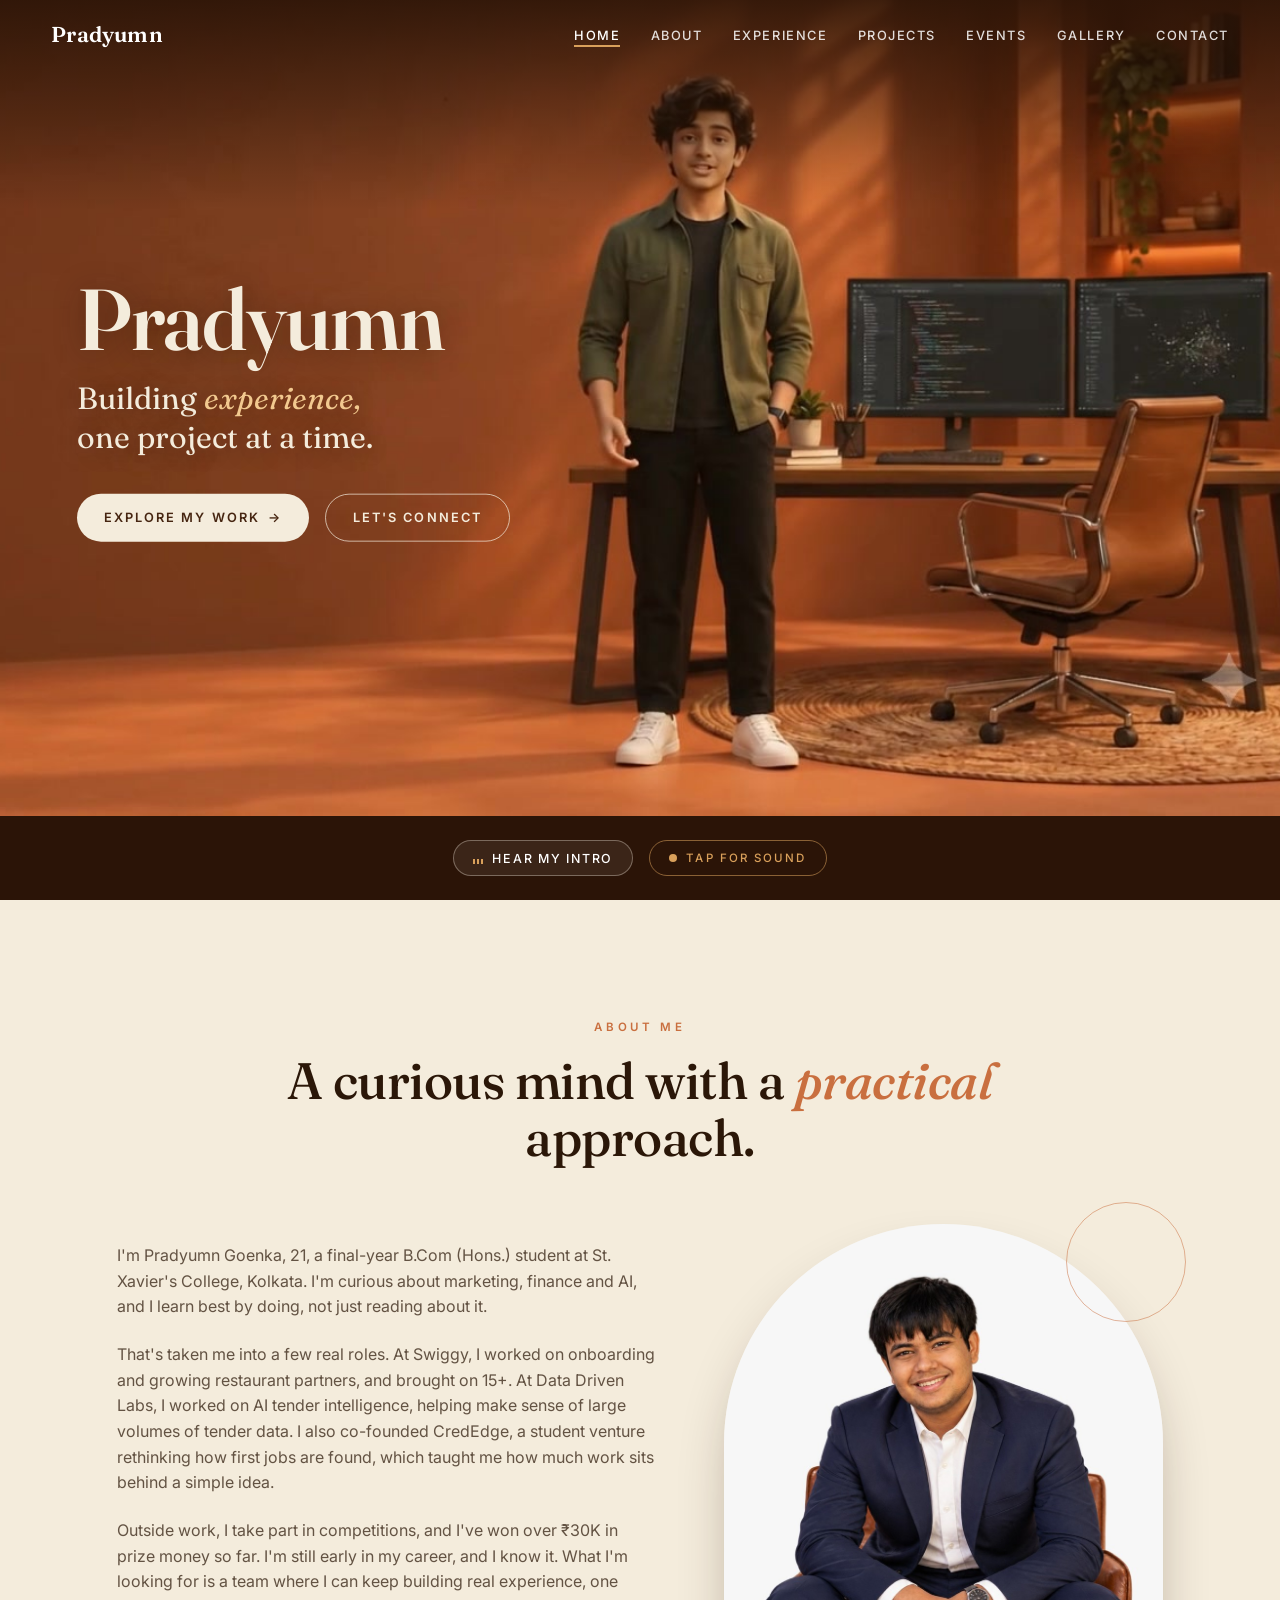
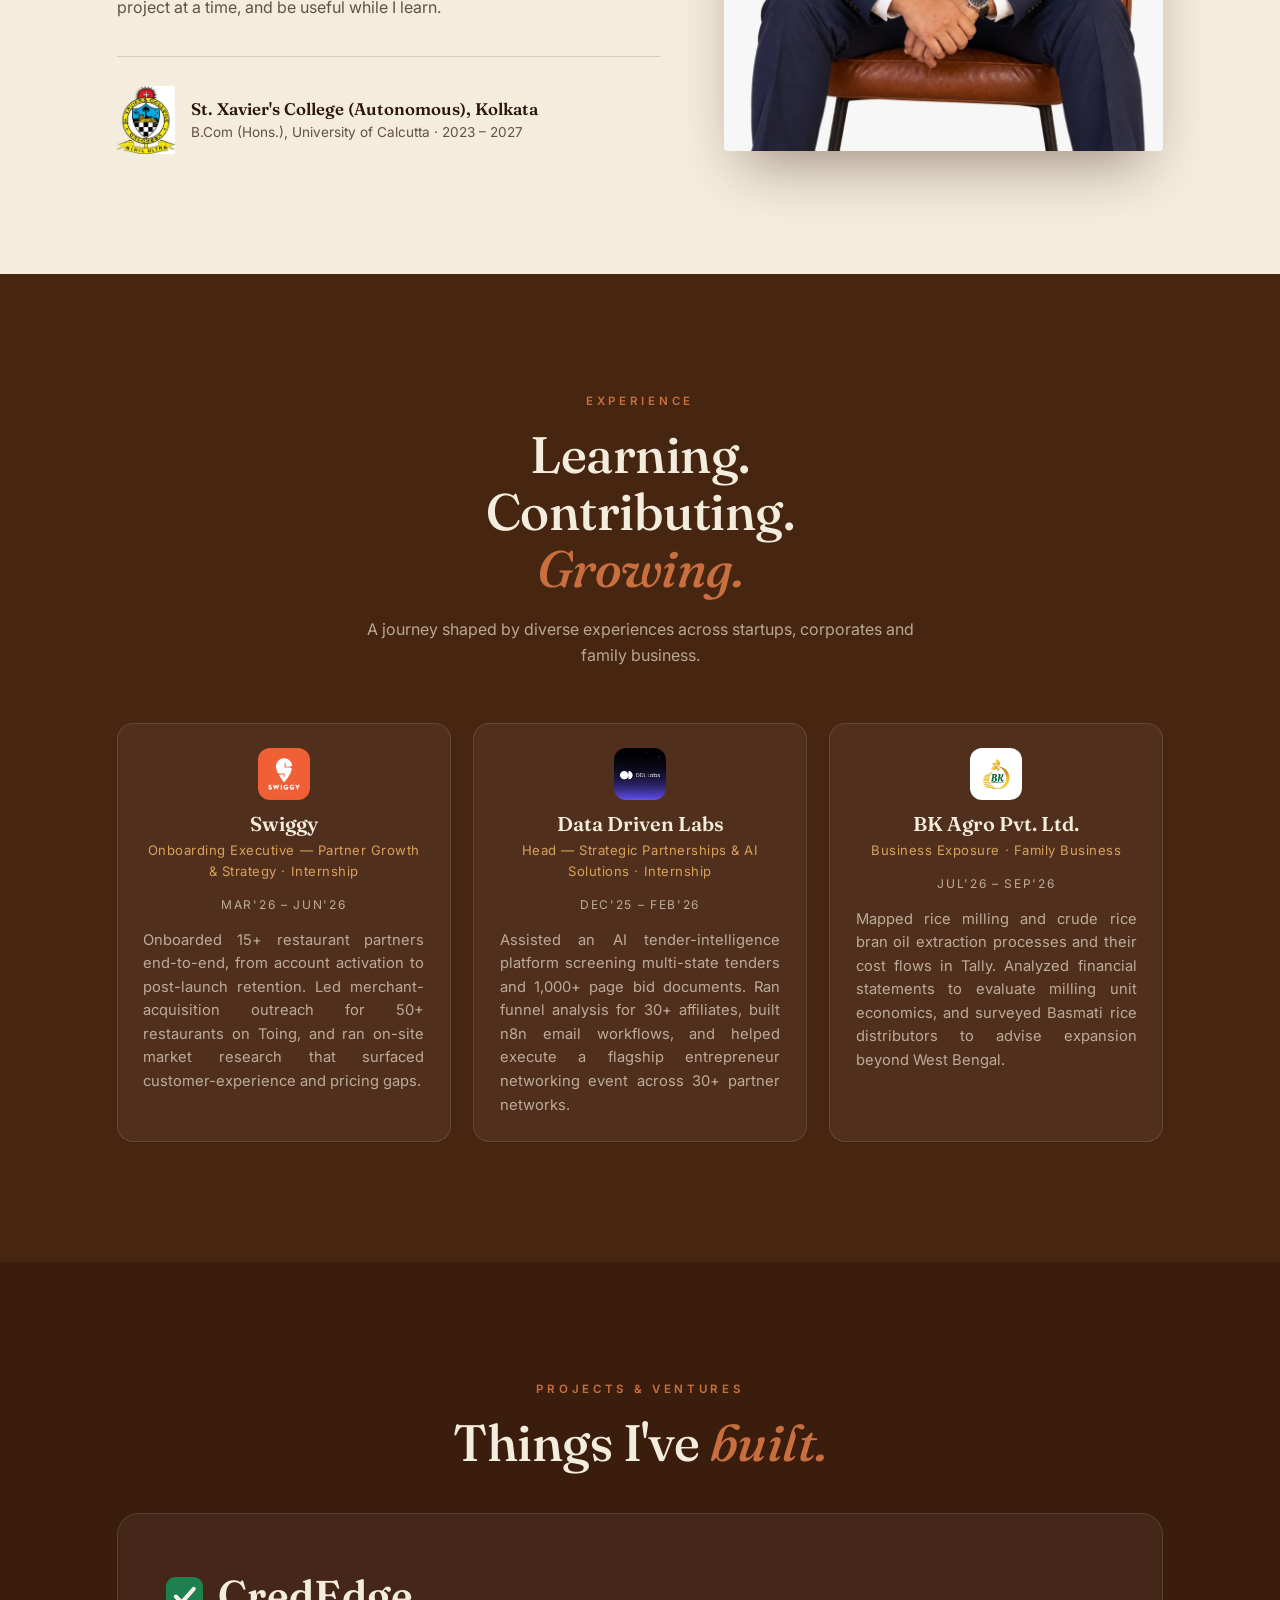
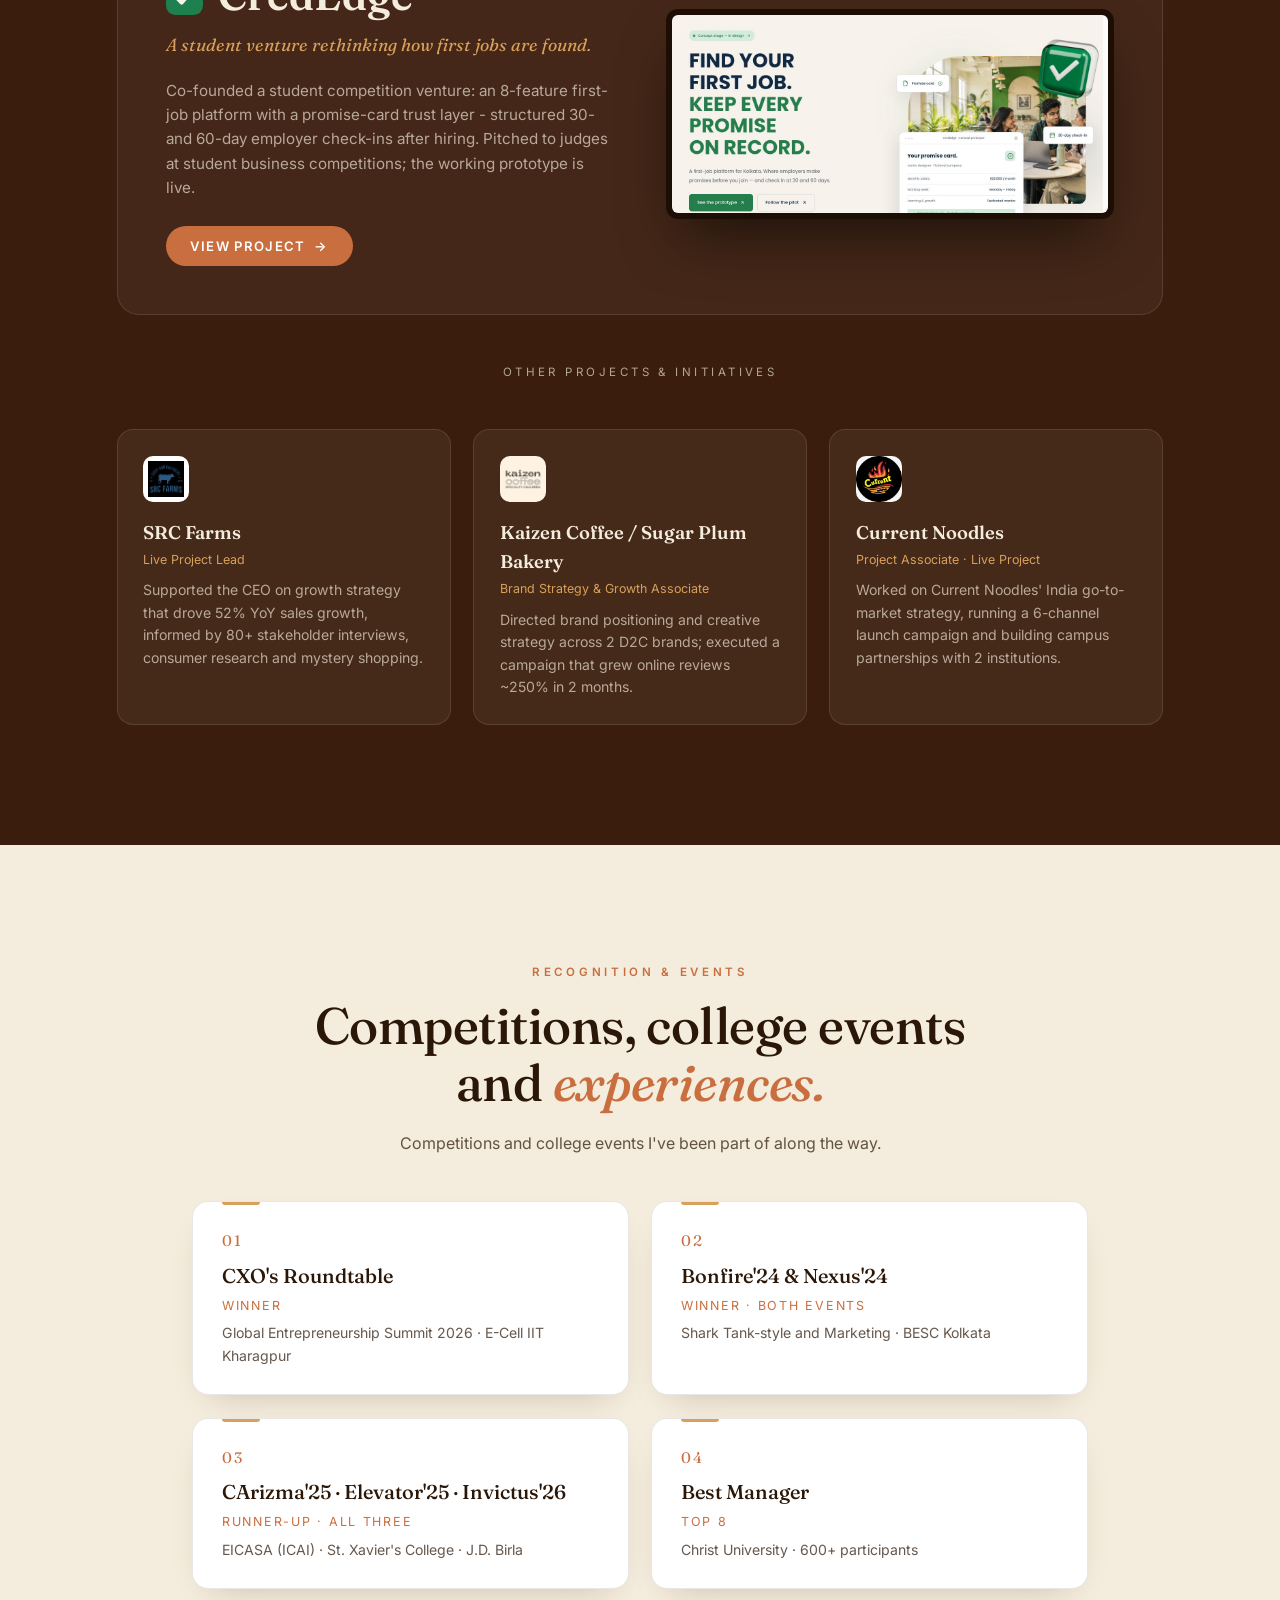
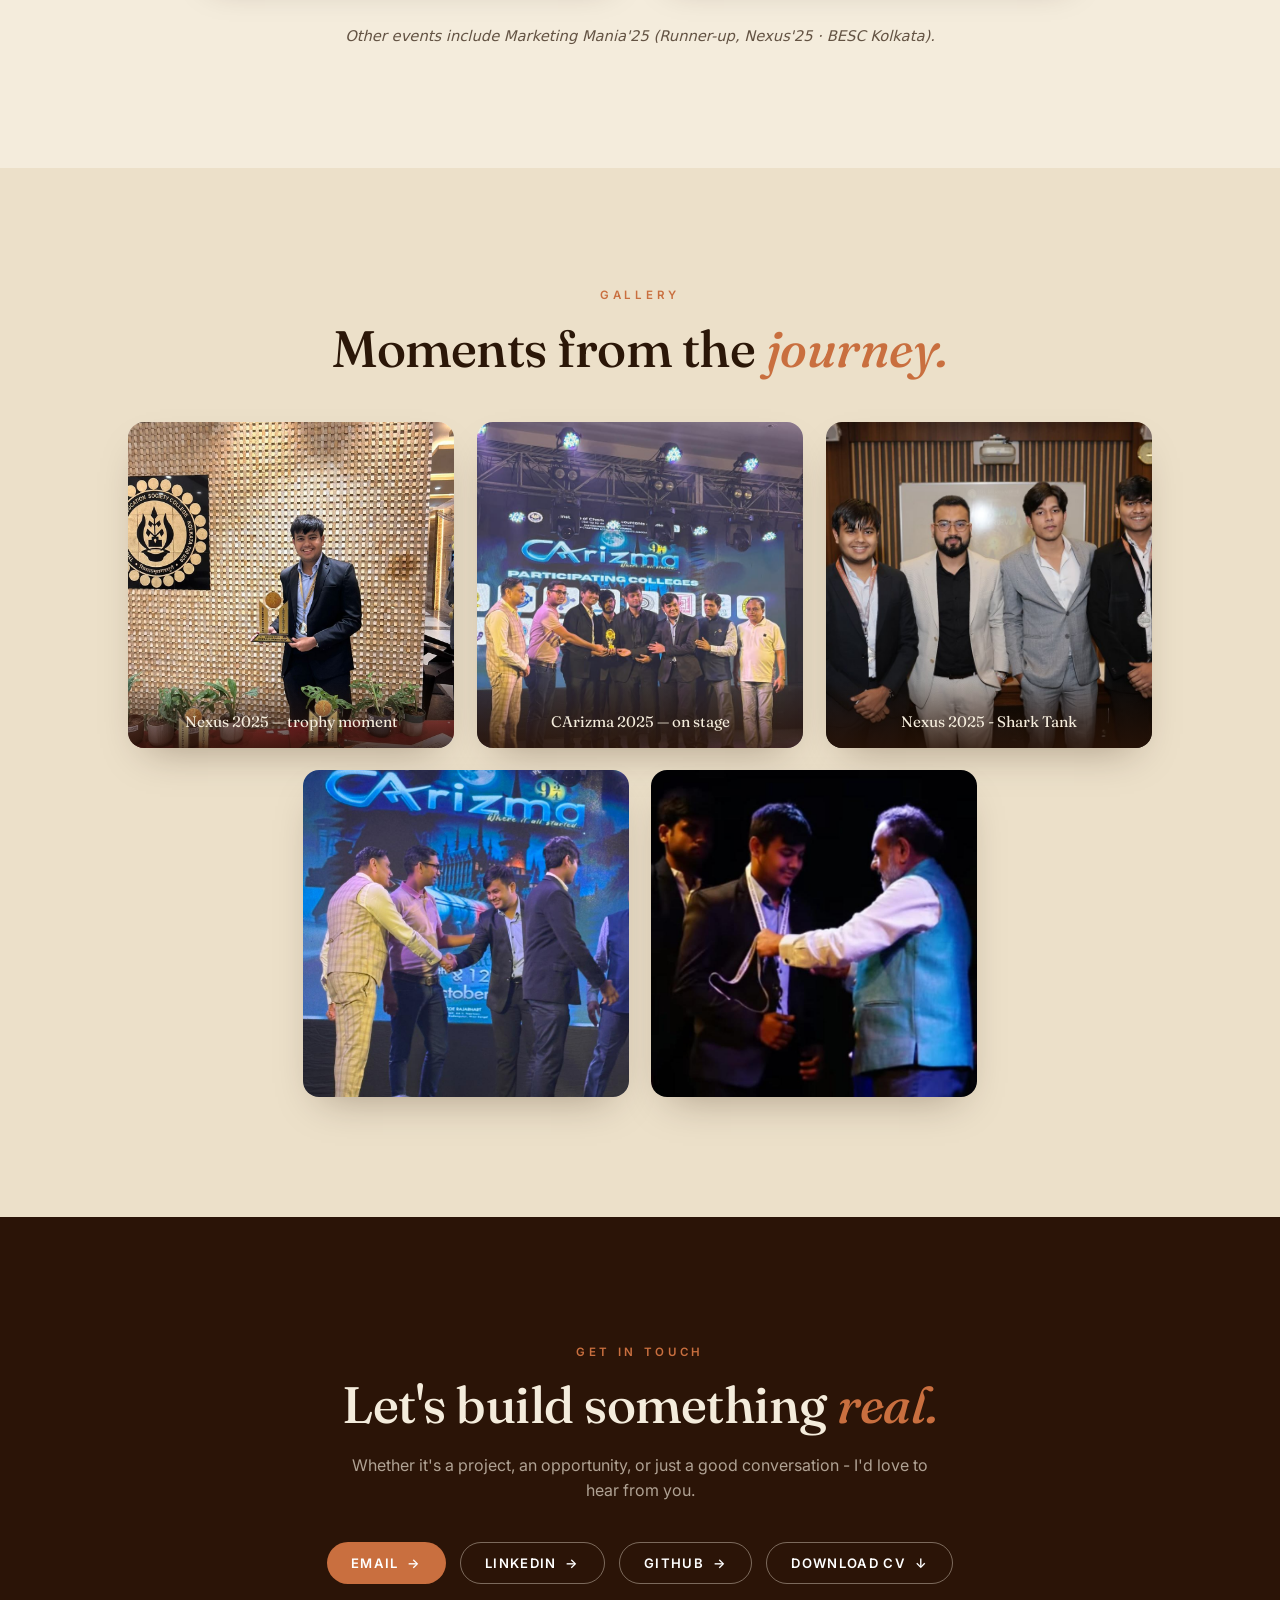
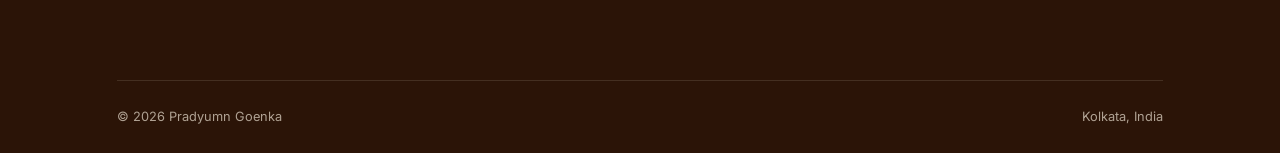
==== commit 15df52f2: "Events: show confirmed outcomes (Winner/Runner-up/Top 8)" ====
--- a/index.html
+++ b/index.html
@@ -8,7 +8,7 @@
 <link rel="preconnect" href="https://fonts.googleapis.com">
 <link rel="preconnect" href="https://fonts.gstatic.com" crossorigin>
 <link href="https://fonts.googleapis.com/css2?family=Fraunces:ital,opsz,wght@0,9..144,400;0,9..144,500;0,9..144,600;1,9..144,400;1,9..144,500;1,9..144,600&family=Inter:wght@400;500;600&display=swap" rel="stylesheet">
-<link rel="stylesheet" href="styles.css?v=27">
+<link rel="stylesheet" href="styles.css?v=28">
 </head>
 <body>
 
@@ -156,25 +156,29 @@
       <div class="ev-card">
         <div class="ev-num">01</div>
         <div class="ev-name">CXO's Roundtable</div>
+        <div class="ev-out">Winner</div>
         <div class="ev-ctx">Global Entrepreneurship Summit 2026 &middot; E-Cell IIT Kharagpur</div>
       </div>
       <div class="ev-card">
         <div class="ev-num">02</div>
         <div class="ev-name">Bonfire'24 &amp; Nexus'24</div>
+        <div class="ev-out">Winner &middot; both events</div>
         <div class="ev-ctx">Shark Tank-style and Marketing &middot; BESC Kolkata</div>
       </div>
       <div class="ev-card">
         <div class="ev-num">03</div>
         <div class="ev-name">CArizma'25 &middot; Elevator'25 &middot; Invictus'26</div>
+        <div class="ev-out">Runner-up &middot; all three</div>
         <div class="ev-ctx">EICASA (ICAI) &middot; St. Xavier's College &middot; J.D. Birla</div>
       </div>
       <div class="ev-card">
         <div class="ev-num">04</div>
         <div class="ev-name">Best Manager</div>
+        <div class="ev-out">Top 8</div>
         <div class="ev-ctx">Christ University &middot; 600+ participants</div>
       </div>
     </div>
-    <div class="ev-more rv">Other events include Marketing Mania'25 (Nexus'25, BESC Kolkata).</div>
+    <div class="ev-more rv">Other events include Marketing Mania'25 (Runner-up, Nexus'25 &middot; BESC Kolkata).</div>
   </div>
 </section>
 
--- a/styles.css
+++ b/styles.css
@@ -133,6 +133,7 @@
 .ev-card:hover{transform:translateY(-4px);border-color:rgba(201,111,63,.4);box-shadow:0 22px 44px -20px rgba(43,20,7,.34)}
 .ev-num{font-family:var(--serif);font-size:.95rem;color:var(--terra);letter-spacing:.12em;margin-bottom:.55rem}
 .ev-name{font-family:var(--serif);font-weight:500;font-size:1.25rem;line-height:1.3}
+.ev-out{margin-top:.45rem;font-size:.78rem;letter-spacing:.14em;text-transform:uppercase;color:var(--terra)}
 .ev-ctx{margin-top:.4rem;font-size:.88rem;color:var(--on-cream-mut)}
 .ev-more{margin:2.2rem auto 0;max-width:56rem;text-align:center;font-size:.92rem;font-style:italic;color:var(--on-cream-mut)}
 
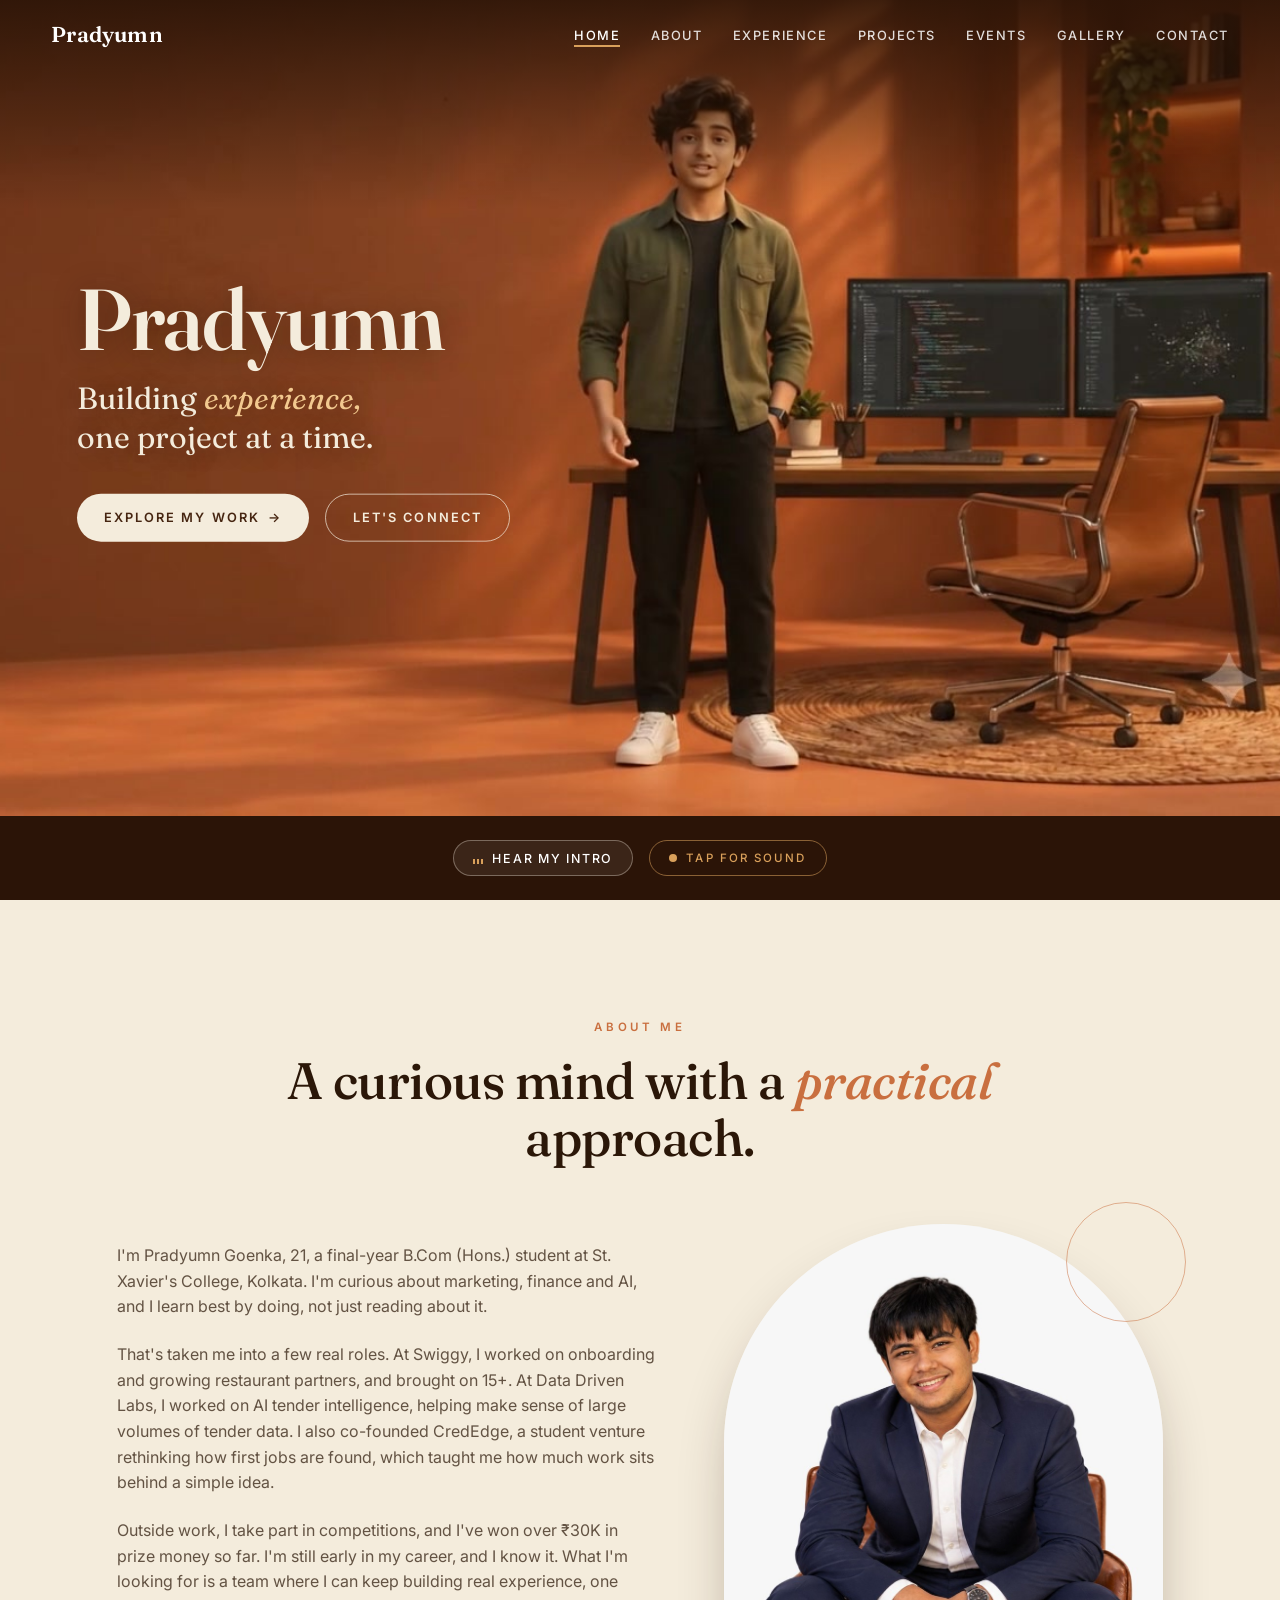
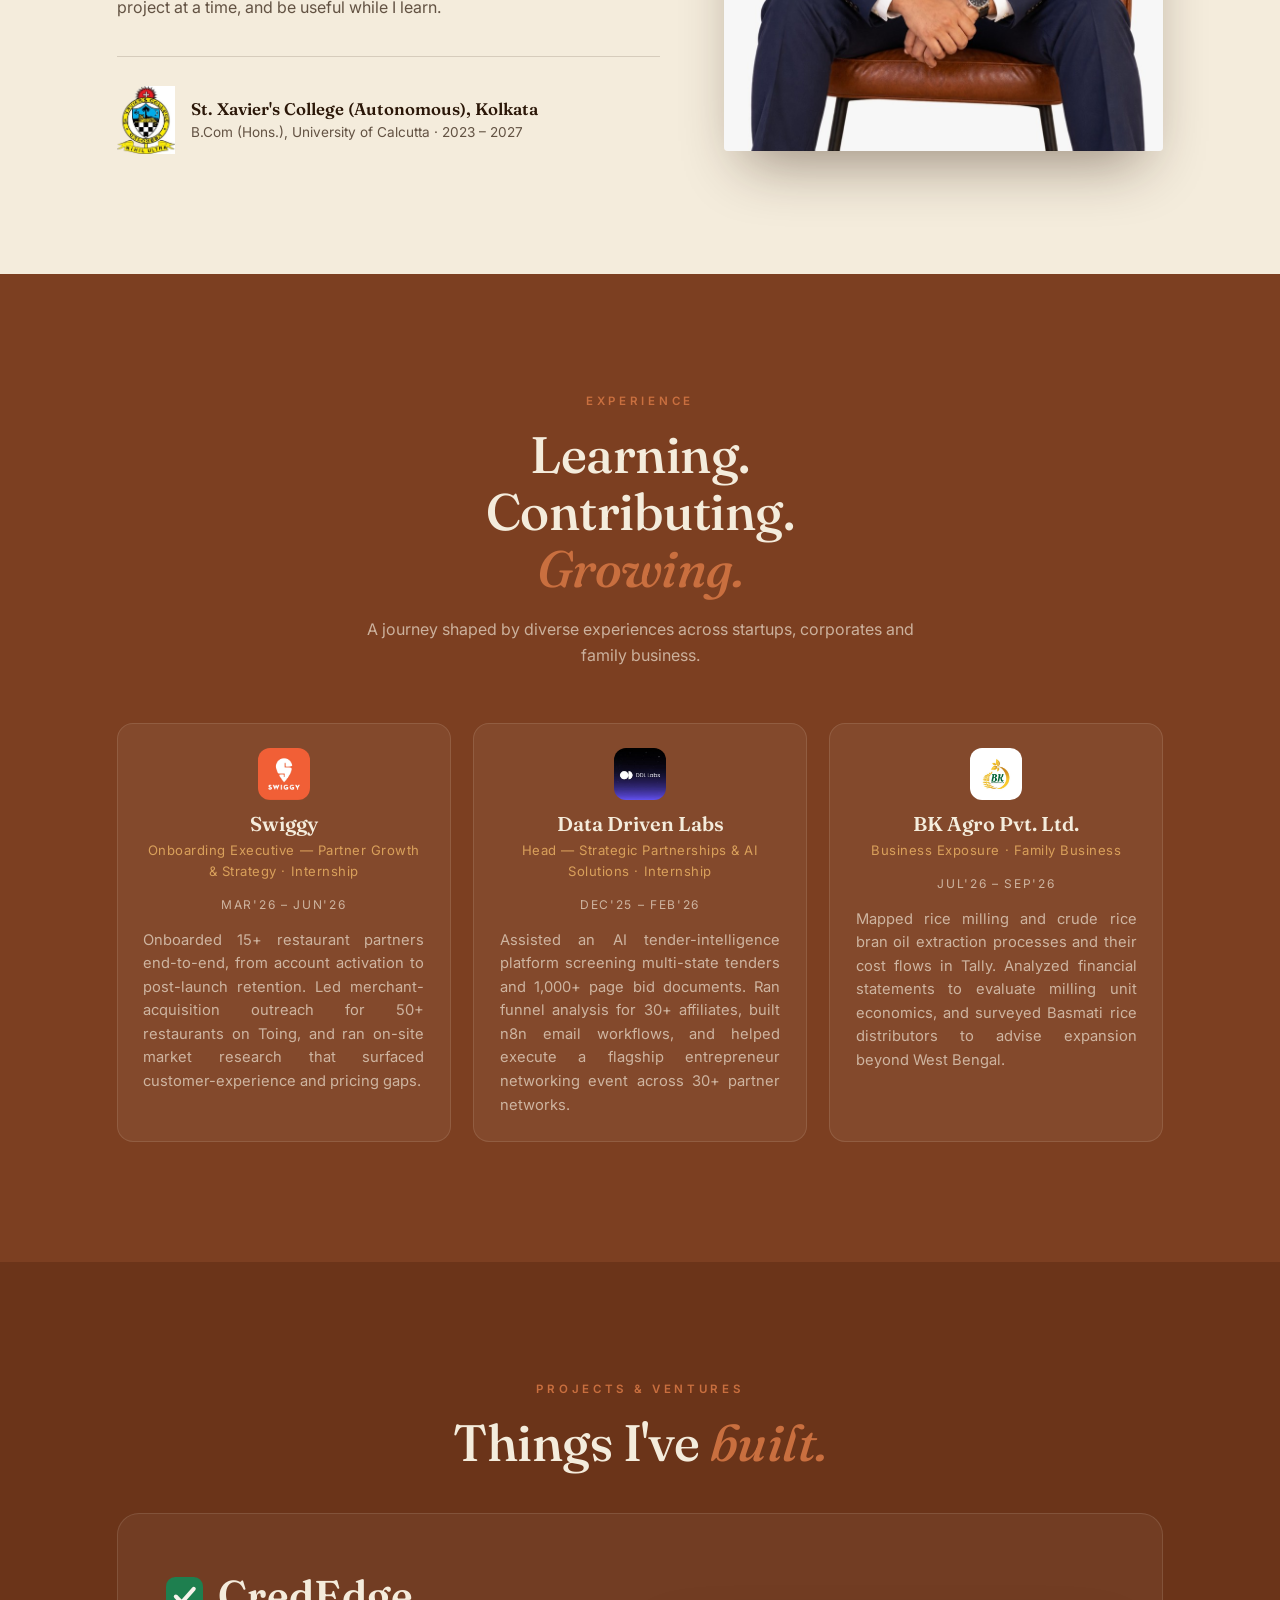
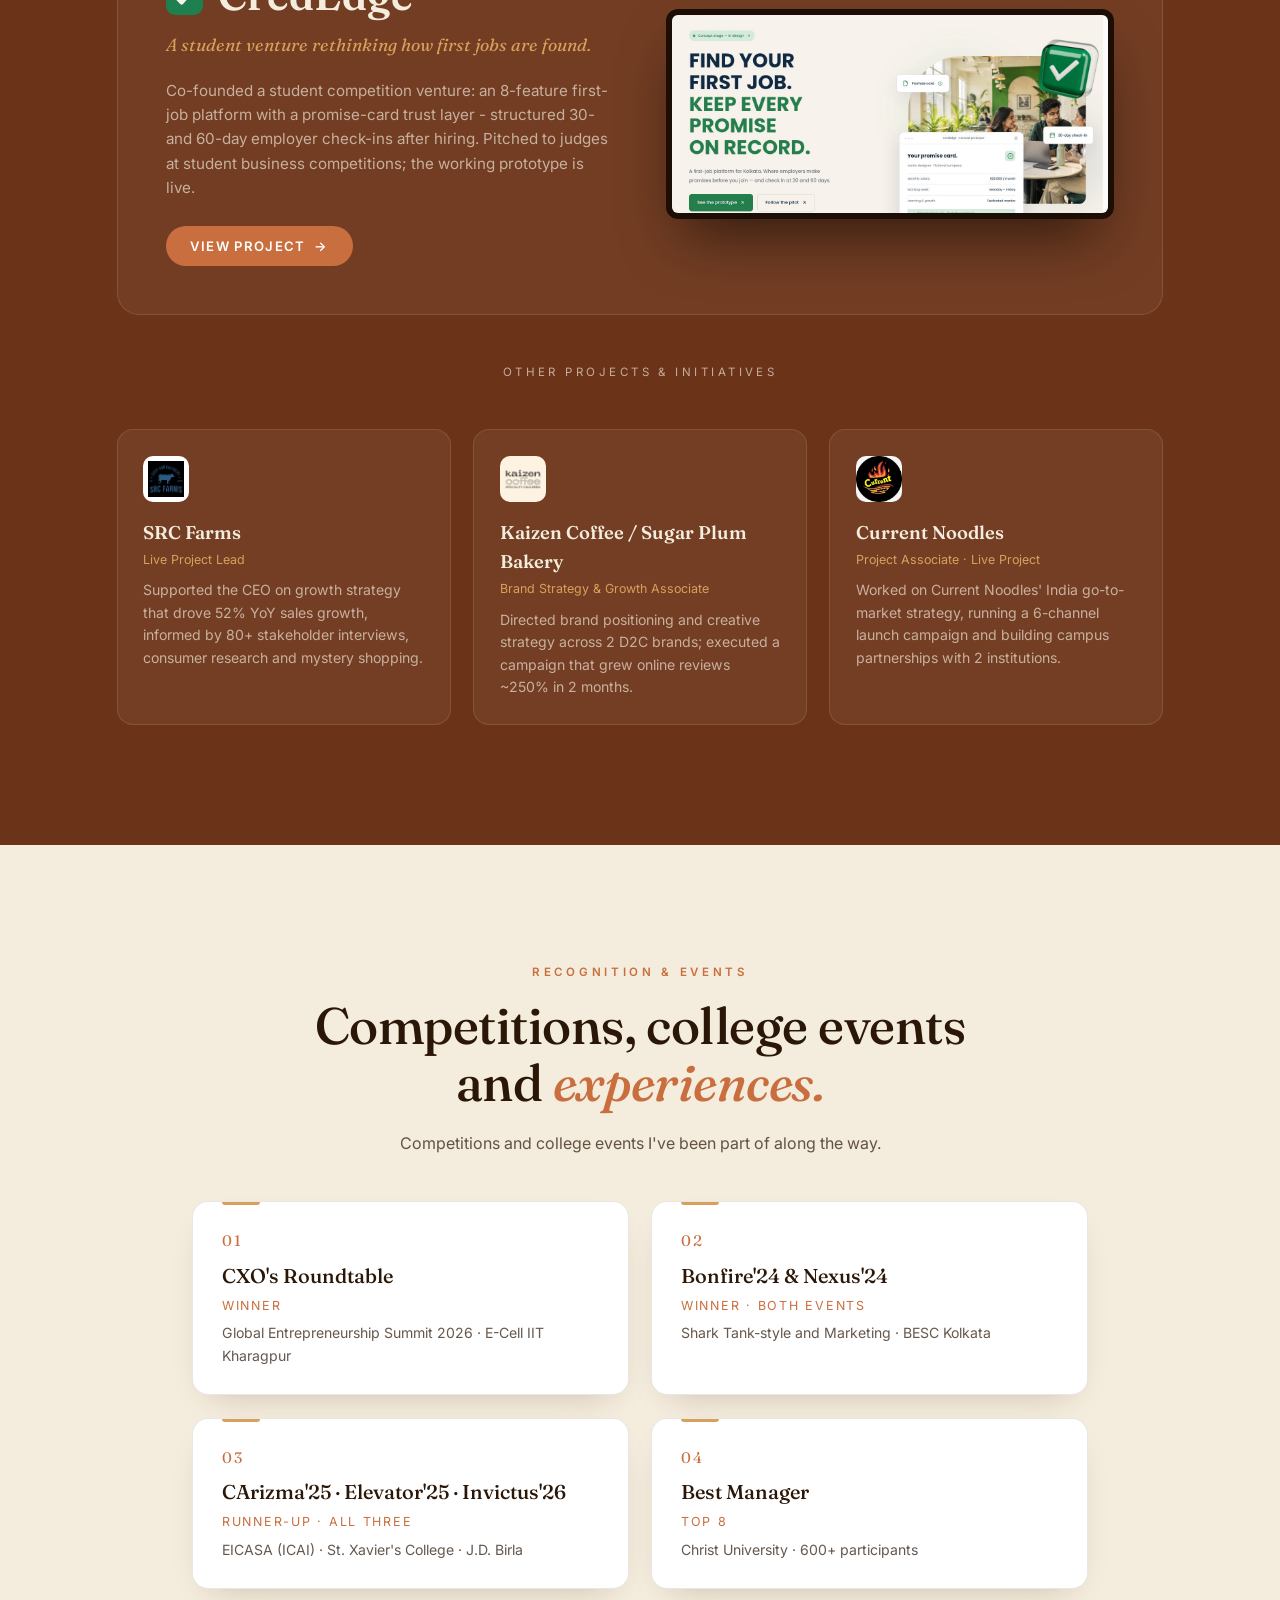
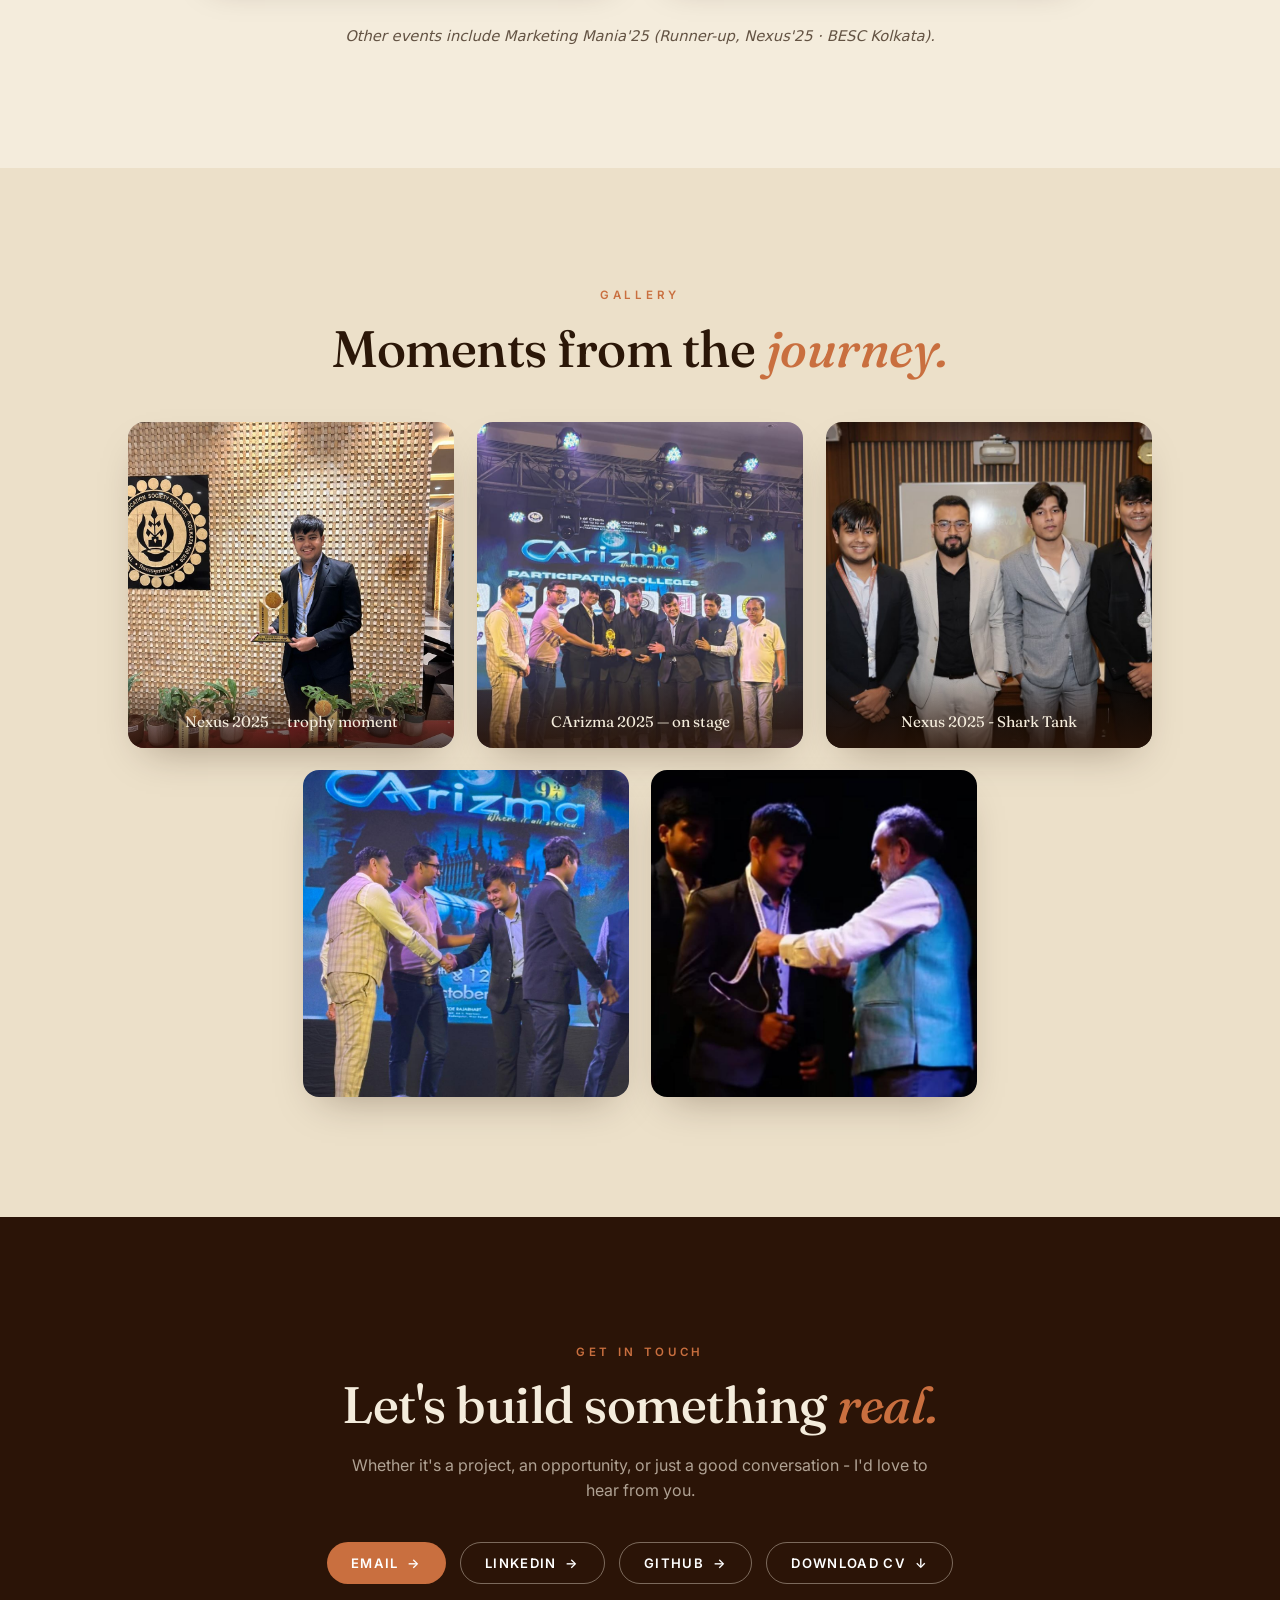
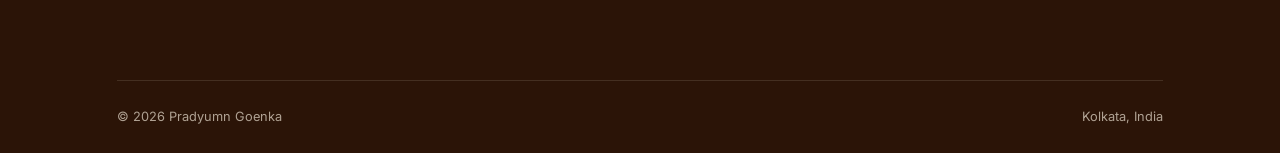
==== commit 130b0060: "Warm Experience and Projects backgrounds toward hero rust palette" ====
--- a/index.html
+++ b/index.html
@@ -8,7 +8,7 @@
 <link rel="preconnect" href="https://fonts.googleapis.com">
 <link rel="preconnect" href="https://fonts.gstatic.com" crossorigin>
 <link href="https://fonts.googleapis.com/css2?family=Fraunces:ital,opsz,wght@0,9..144,400;0,9..144,500;0,9..144,600;1,9..144,400;1,9..144,500;1,9..144,600&family=Inter:wght@400;500;600&display=swap" rel="stylesheet">
-<link rel="stylesheet" href="styles.css?v=28">
+<link rel="stylesheet" href="styles.css?v=29">
 </head>
 <body>
 
--- a/styles.css
+++ b/styles.css
@@ -1,6 +1,7 @@
 :root{
   --cream:#f4ecdc; --cream2:#ece0c9; --brown:#462511; --brown2:#3a1d0d; --deep:#2b1407;
   --ink:#2b1708; --terra:#c96f3f; --terra2:#b25c2e; --gold:#d9a05b;
+  --rust:#7c3f21; --rust2:#6b3419;
   --on-brown:#f4ecdc; --on-brown-mut:rgba(244,236,220,.66); --on-cream-mut:rgba(43,23,8,.72);
   --serif:"Fraunces",Georgia,serif; --sans:"Inter",system-ui,sans-serif;
 }
@@ -85,7 +86,7 @@
 .about-ph .ring{position:absolute;inset:-1.4rem -1.4rem auto auto;width:120px;height:120px;border:1px solid var(--terra);border-radius:50%;opacity:.5}
 
 /* ---------- experience ---------- */
-#experience{background:var(--brown);color:var(--on-brown);padding:7.5rem 0}
+#experience{background:var(--rust);color:var(--on-brown);padding:7.5rem 0}
 .tl{display:grid;grid-template-columns:repeat(3,1fr);gap:1.4rem;align-items:stretch;margin:3.4rem auto 0}
 .xp-card{position:relative;background:rgba(244,236,220,.06);border:1px solid rgba(244,236,220,.12);border-radius:16px;
   padding:1.5rem 1.6rem;display:flex;flex-direction:column;transition:transform .35s,background .35s,border-color .35s}
@@ -100,7 +101,7 @@
 .xp-desc{margin-top:.9rem;font-size:.92rem;color:var(--on-brown-mut);flex:1;text-align:justify;-webkit-hyphens:auto;-ms-hyphens:auto;hyphens:auto;overflow-wrap:break-word}
 
 /* ---------- projects ---------- */
-#projects{background:var(--brown2);color:var(--on-brown);padding:7.5rem 0}
+#projects{background:var(--rust2);color:var(--on-brown);padding:7.5rem 0}
 .ce-card{display:grid;grid-template-columns:1fr 1fr;gap:4vw;align-items:center;background:rgba(244,236,220,.05);
   border:1px solid rgba(244,236,220,.12);border-radius:22px;padding:3rem;margin-top:2.6rem}
 .ce-name{font-family:var(--serif);font-size:2.6rem;font-weight:600;letter-spacing:.01em}
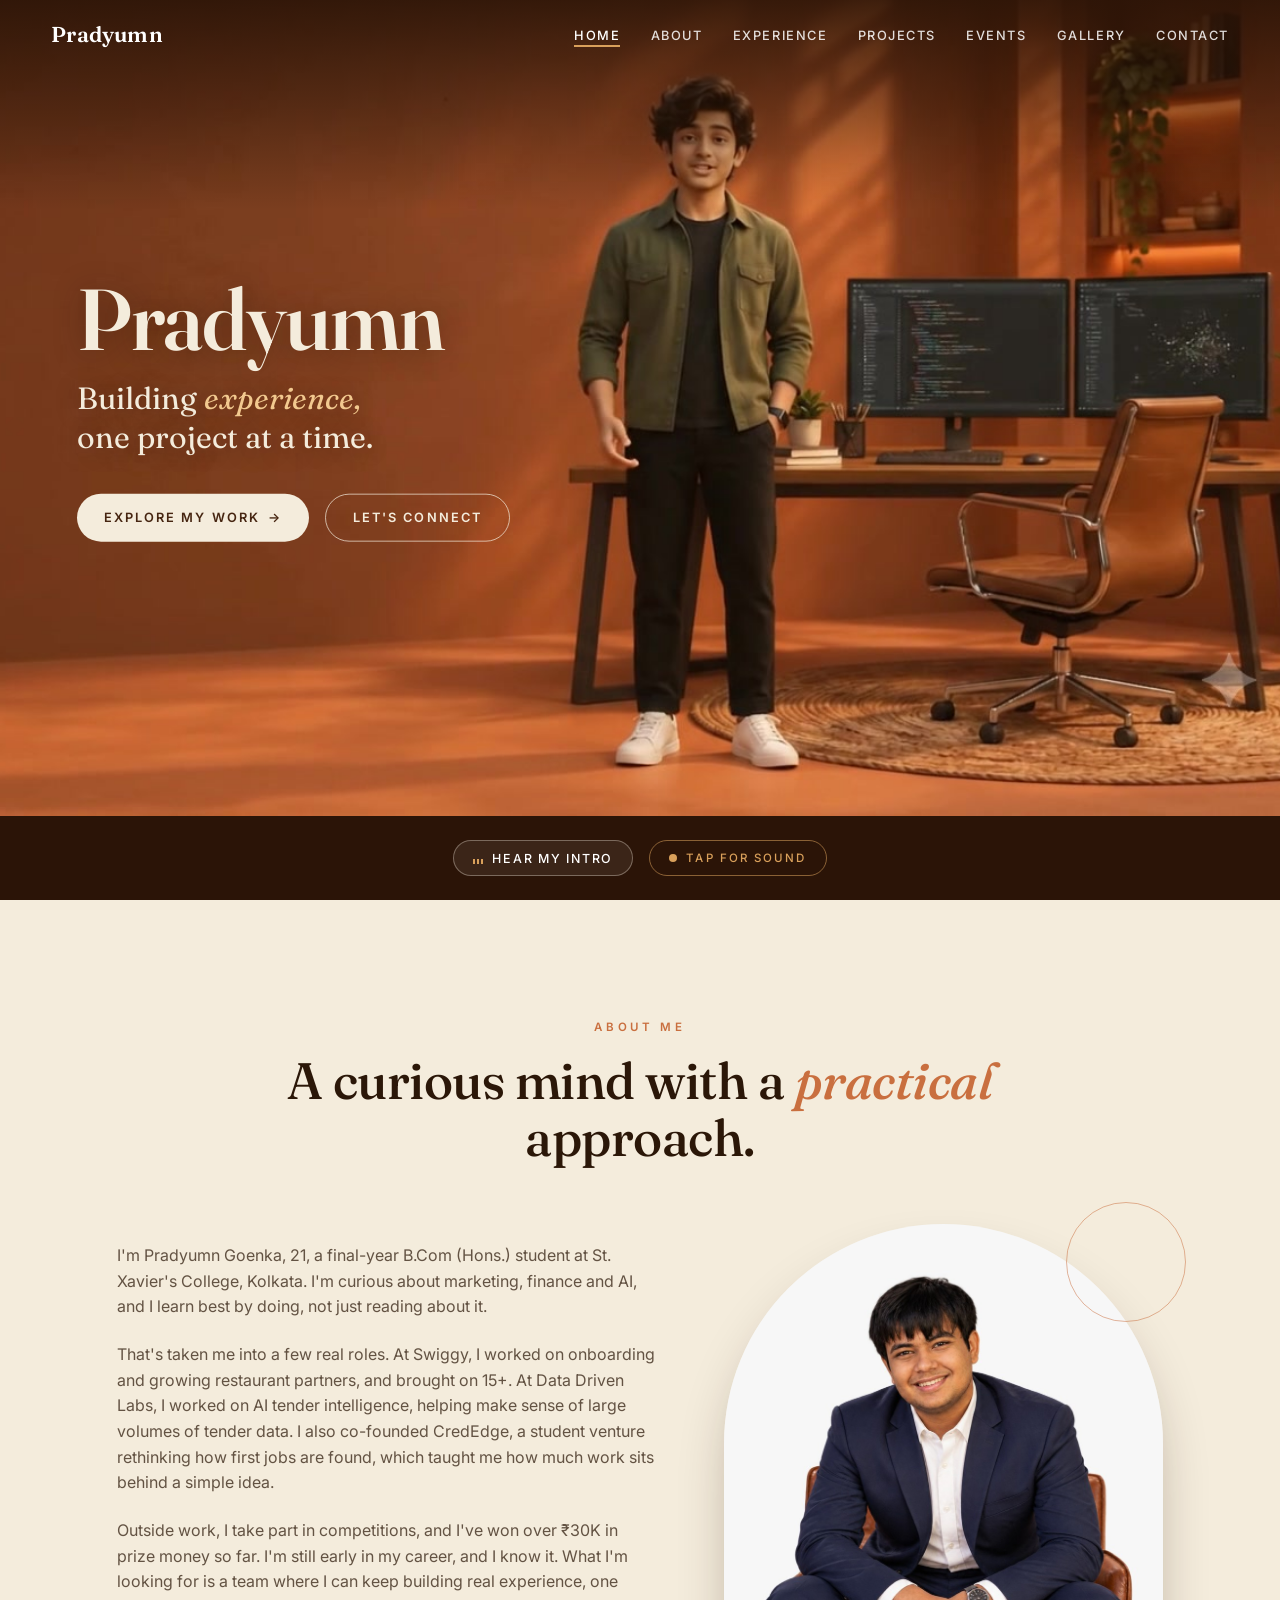
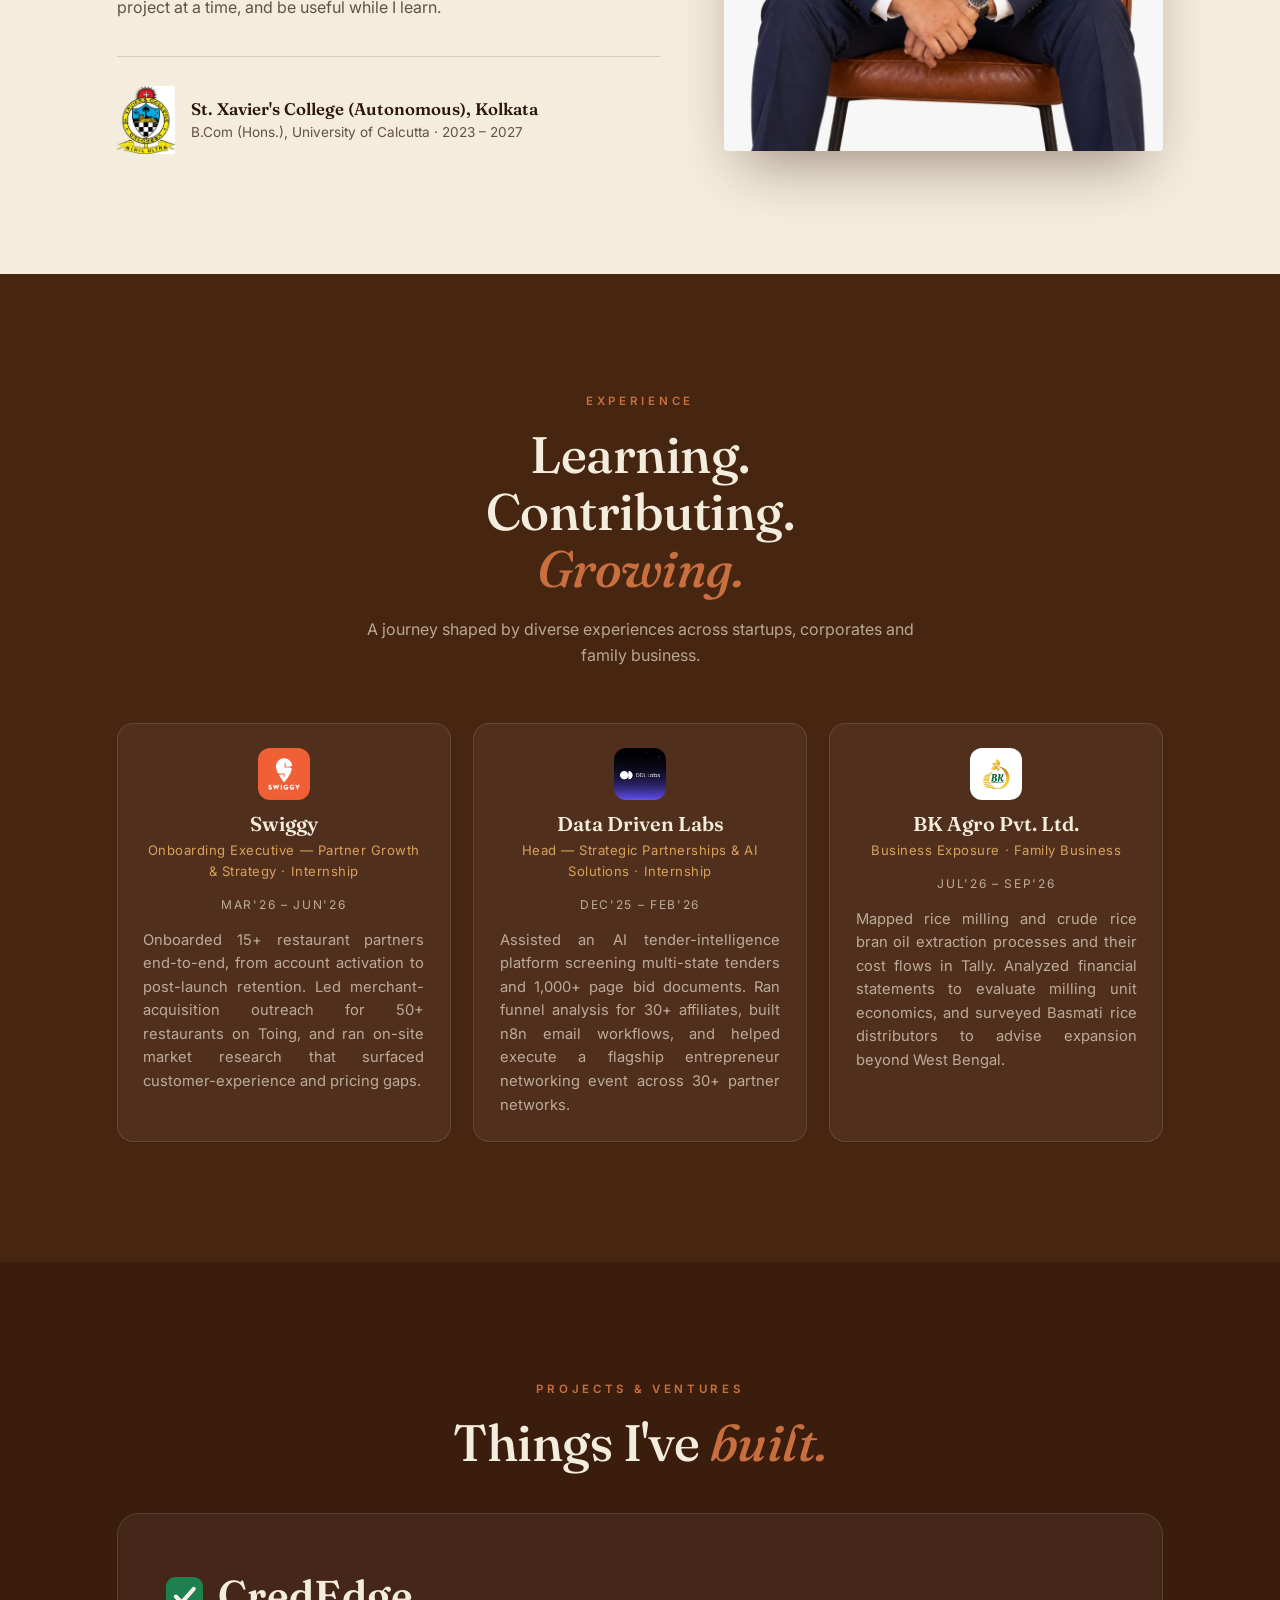
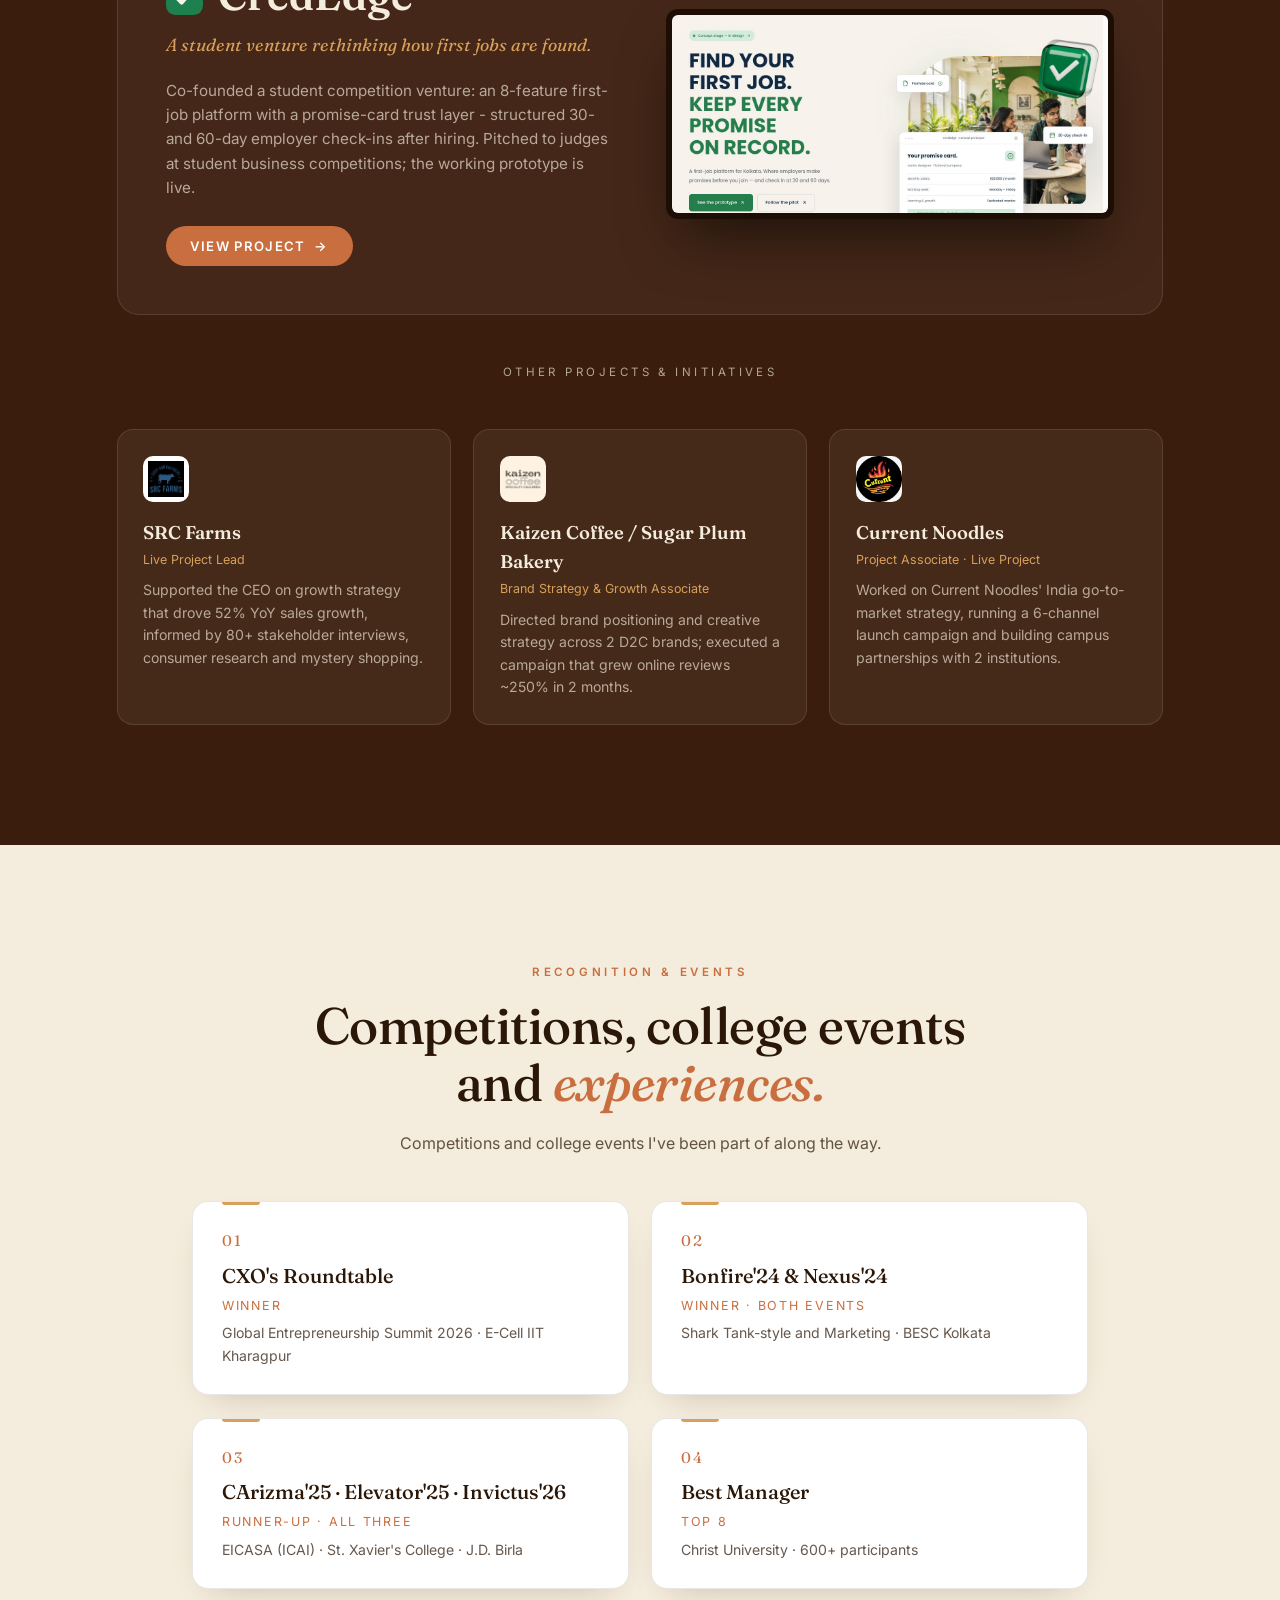
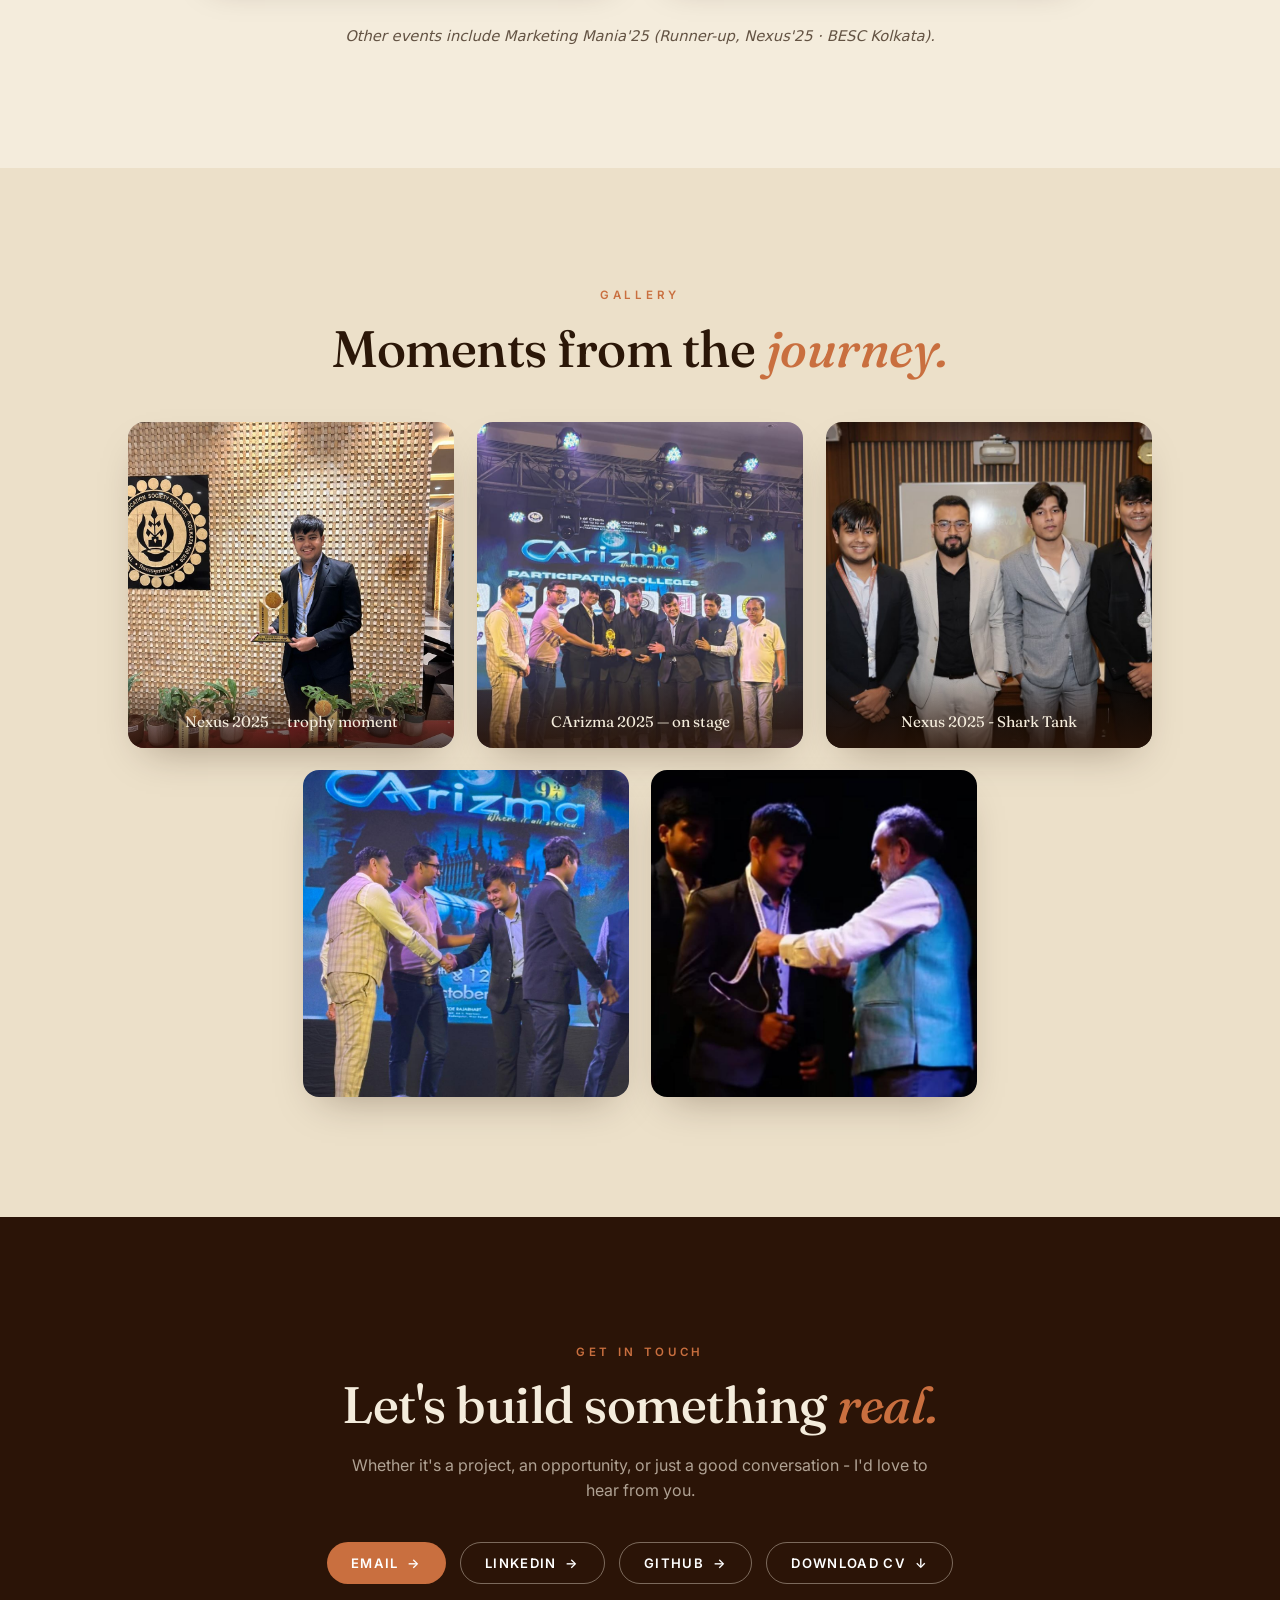
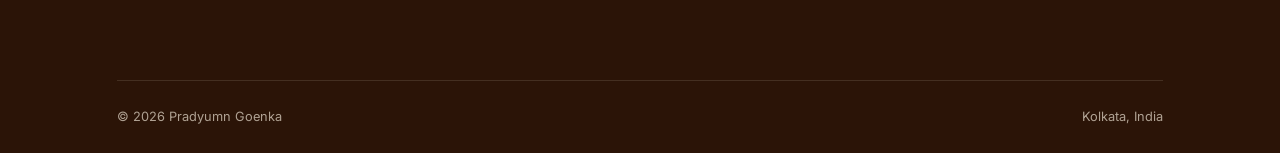
==== commit 59e43451: "Revert Experience/Projects backgrounds to v28 dark browns" ====
--- a/index.html
+++ b/index.html
@@ -8,7 +8,7 @@
 <link rel="preconnect" href="https://fonts.googleapis.com">
 <link rel="preconnect" href="https://fonts.gstatic.com" crossorigin>
 <link href="https://fonts.googleapis.com/css2?family=Fraunces:ital,opsz,wght@0,9..144,400;0,9..144,500;0,9..144,600;1,9..144,400;1,9..144,500;1,9..144,600&family=Inter:wght@400;500;600&display=swap" rel="stylesheet">
-<link rel="stylesheet" href="styles.css?v=29">
+<link rel="stylesheet" href="styles.css?v=30">
 </head>
 <body>
 
--- a/styles.css
+++ b/styles.css
@@ -1,7 +1,6 @@
 :root{
   --cream:#f4ecdc; --cream2:#ece0c9; --brown:#462511; --brown2:#3a1d0d; --deep:#2b1407;
   --ink:#2b1708; --terra:#c96f3f; --terra2:#b25c2e; --gold:#d9a05b;
-  --rust:#7c3f21; --rust2:#6b3419;
   --on-brown:#f4ecdc; --on-brown-mut:rgba(244,236,220,.66); --on-cream-mut:rgba(43,23,8,.72);
   --serif:"Fraunces",Georgia,serif; --sans:"Inter",system-ui,sans-serif;
 }
@@ -86,7 +85,7 @@
 .about-ph .ring{position:absolute;inset:-1.4rem -1.4rem auto auto;width:120px;height:120px;border:1px solid var(--terra);border-radius:50%;opacity:.5}
 
 /* ---------- experience ---------- */
-#experience{background:var(--rust);color:var(--on-brown);padding:7.5rem 0}
+#experience{background:var(--brown);color:var(--on-brown);padding:7.5rem 0}
 .tl{display:grid;grid-template-columns:repeat(3,1fr);gap:1.4rem;align-items:stretch;margin:3.4rem auto 0}
 .xp-card{position:relative;background:rgba(244,236,220,.06);border:1px solid rgba(244,236,220,.12);border-radius:16px;
   padding:1.5rem 1.6rem;display:flex;flex-direction:column;transition:transform .35s,background .35s,border-color .35s}
@@ -101,7 +100,7 @@
 .xp-desc{margin-top:.9rem;font-size:.92rem;color:var(--on-brown-mut);flex:1;text-align:justify;-webkit-hyphens:auto;-ms-hyphens:auto;hyphens:auto;overflow-wrap:break-word}
 
 /* ---------- projects ---------- */
-#projects{background:var(--rust2);color:var(--on-brown);padding:7.5rem 0}
+#projects{background:var(--brown2);color:var(--on-brown);padding:7.5rem 0}
 .ce-card{display:grid;grid-template-columns:1fr 1fr;gap:4vw;align-items:center;background:rgba(244,236,220,.05);
   border:1px solid rgba(244,236,220,.12);border-radius:22px;padding:3rem;margin-top:2.6rem}
 .ce-name{font-family:var(--serif);font-size:2.6rem;font-weight:600;letter-spacing:.01em}
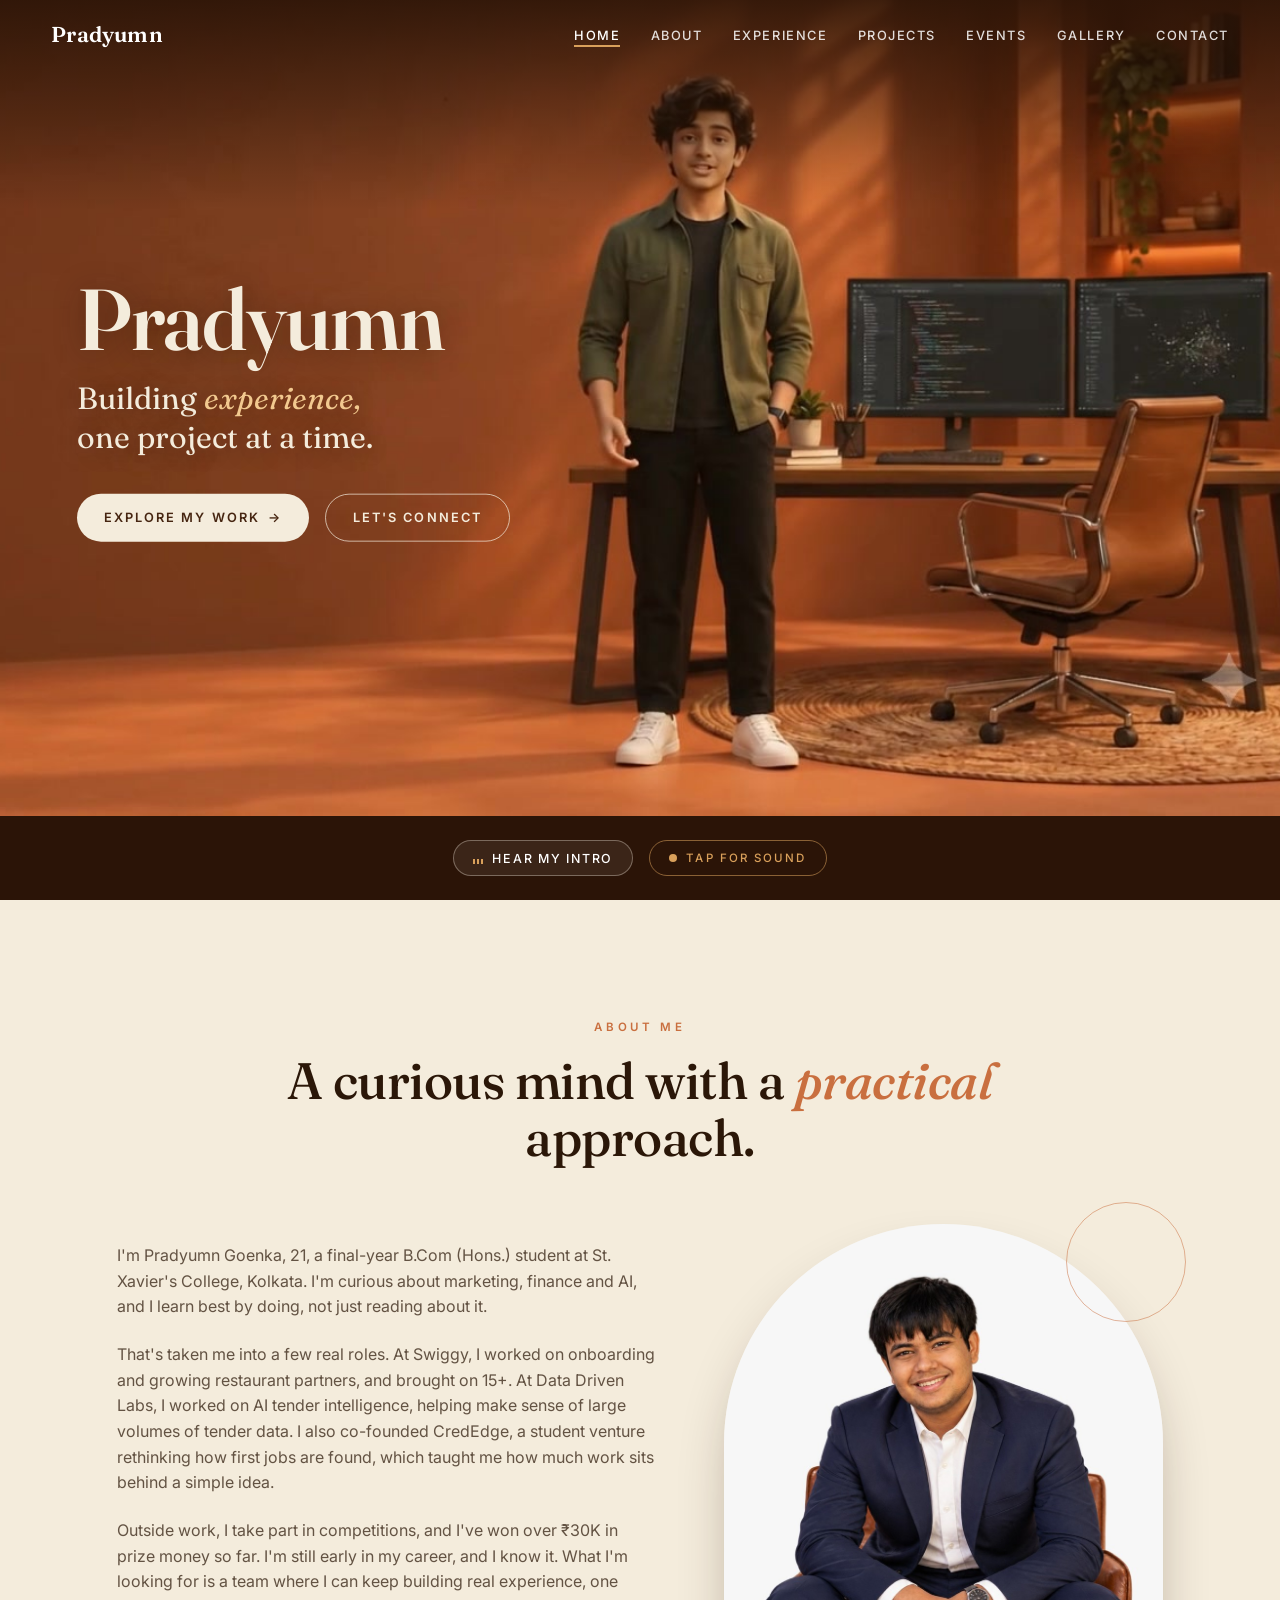
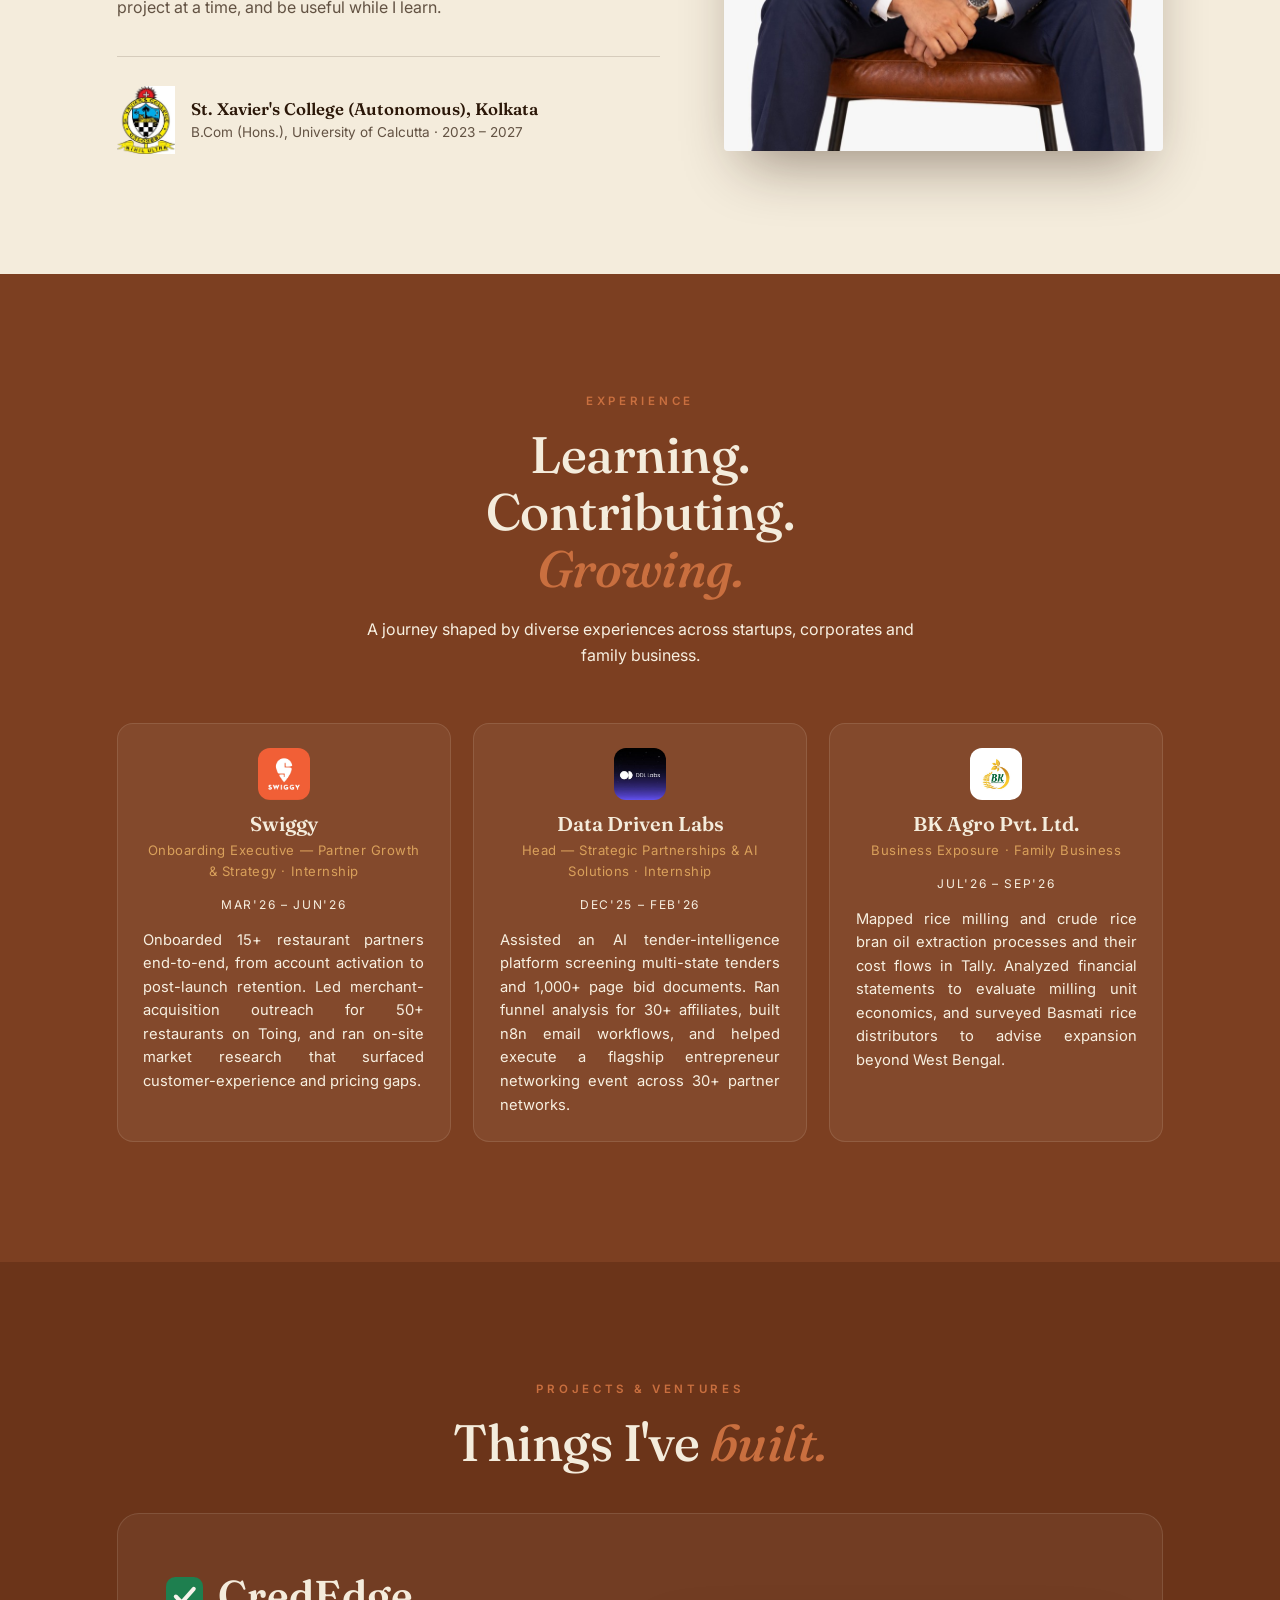
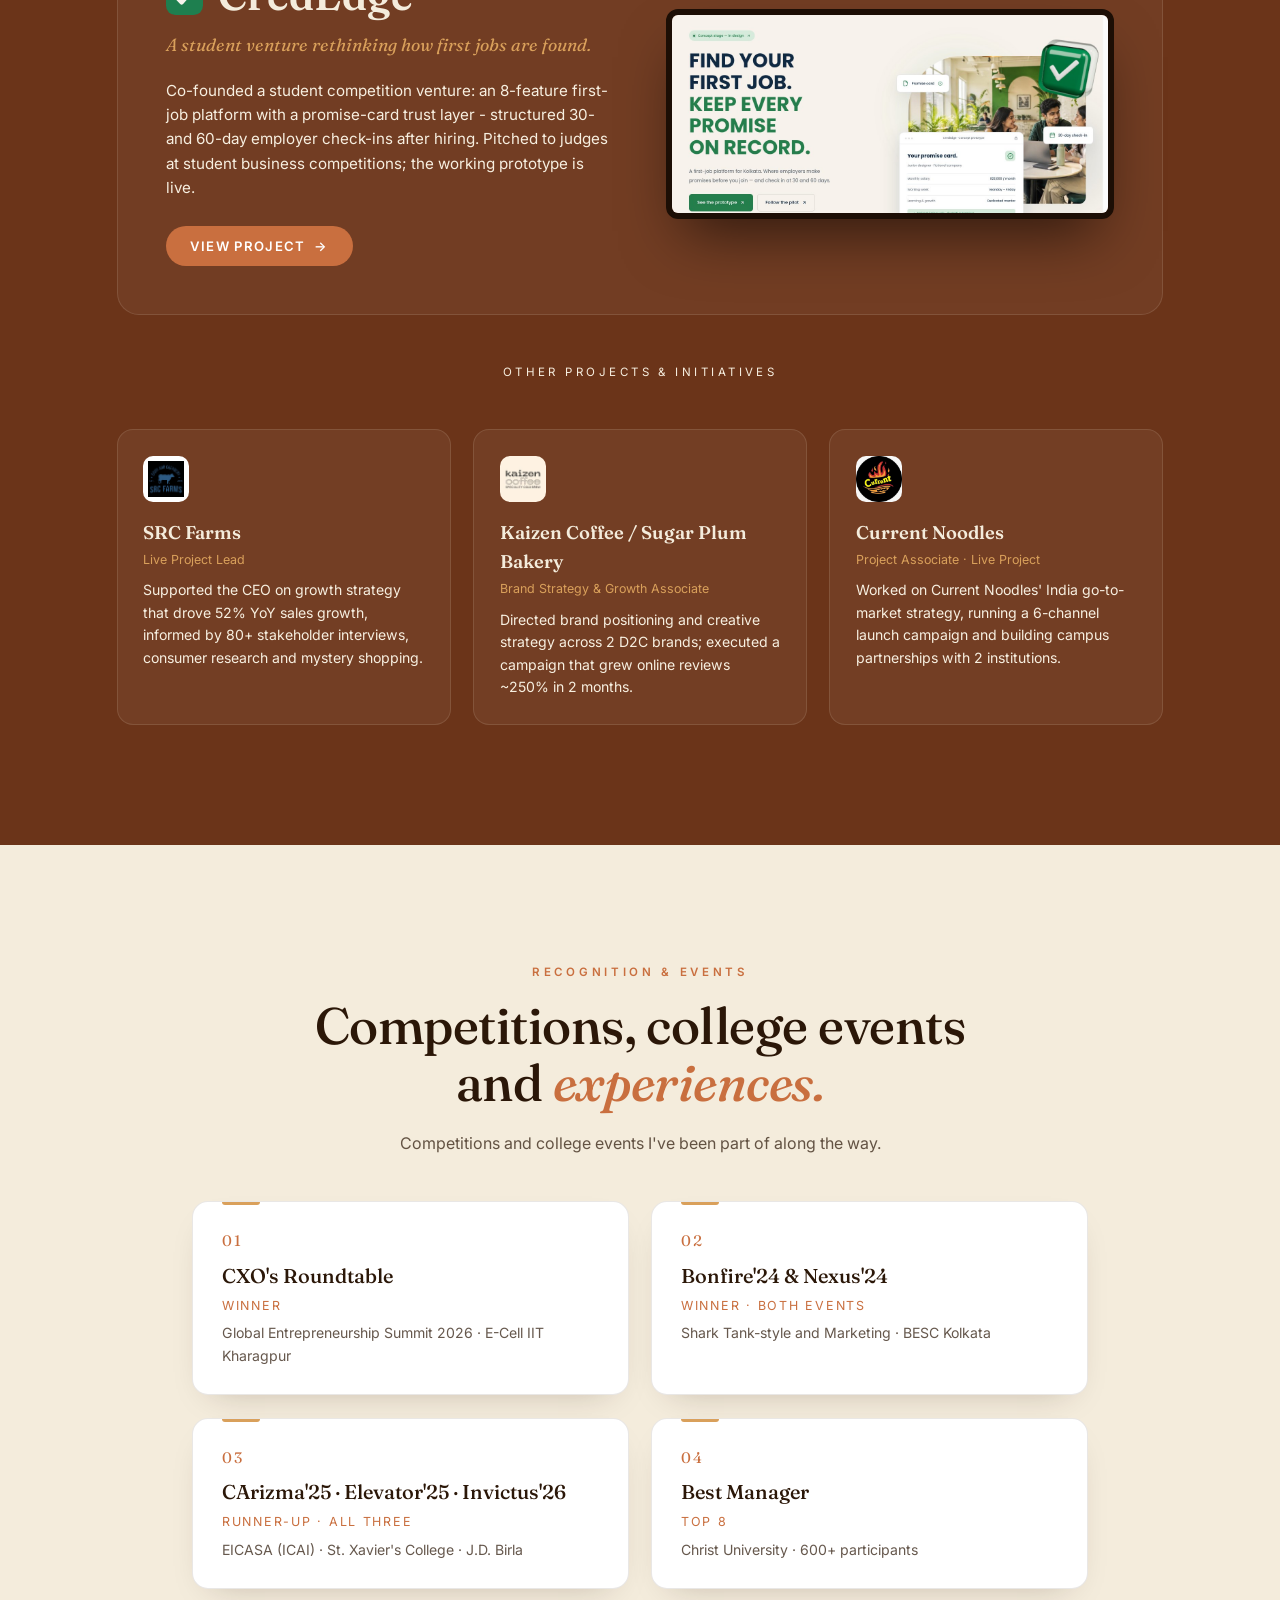
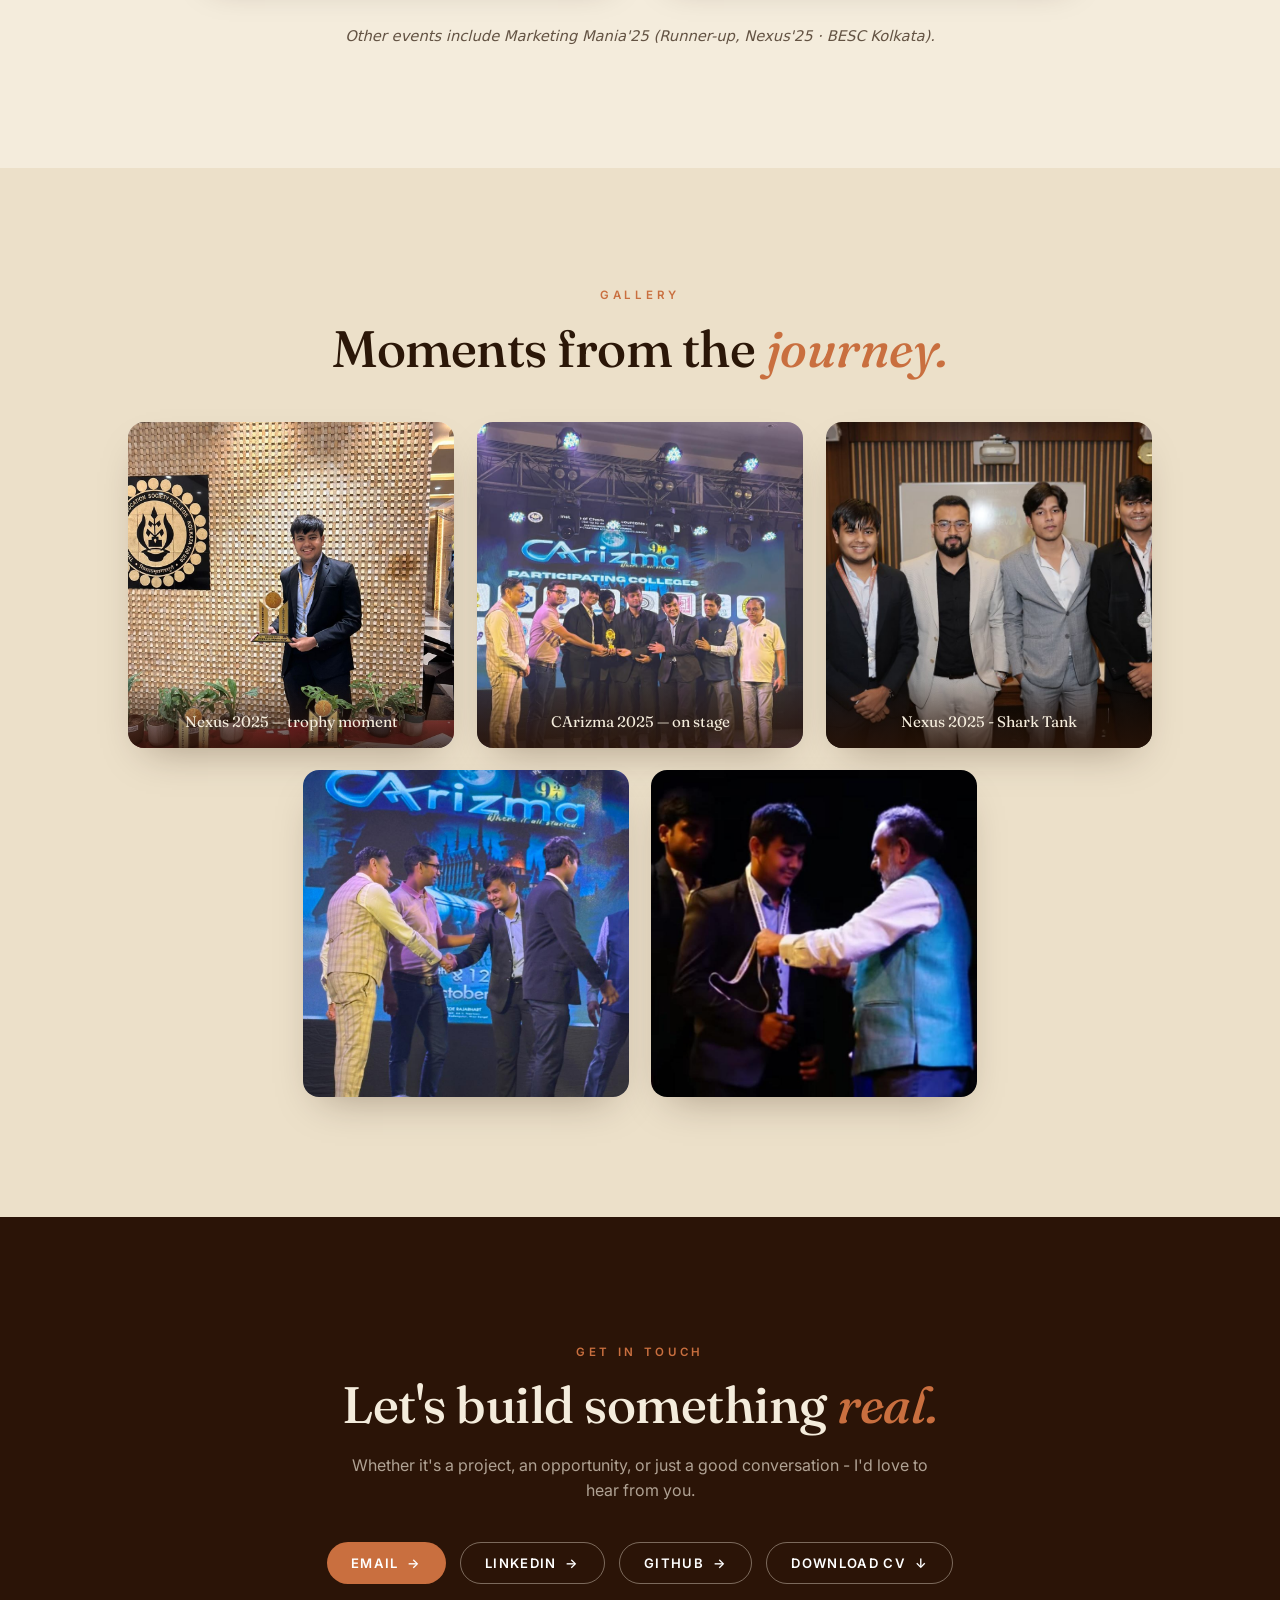
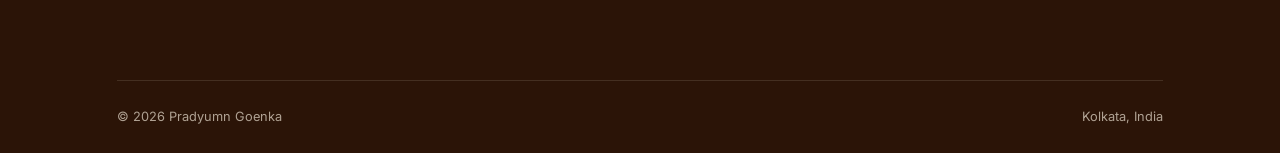
==== commit 9c92a20a: "Restore warm section backgrounds; brighten muted text on them for readability" ====
--- a/index.html
+++ b/index.html
@@ -8,7 +8,7 @@
 <link rel="preconnect" href="https://fonts.googleapis.com">
 <link rel="preconnect" href="https://fonts.gstatic.com" crossorigin>
 <link href="https://fonts.googleapis.com/css2?family=Fraunces:ital,opsz,wght@0,9..144,400;0,9..144,500;0,9..144,600;1,9..144,400;1,9..144,500;1,9..144,600&family=Inter:wght@400;500;600&display=swap" rel="stylesheet">
-<link rel="stylesheet" href="styles.css?v=30">
+<link rel="stylesheet" href="styles.css?v=31">
 </head>
 <body>
 
--- a/styles.css
+++ b/styles.css
@@ -1,6 +1,7 @@
 :root{
   --cream:#f4ecdc; --cream2:#ece0c9; --brown:#462511; --brown2:#3a1d0d; --deep:#2b1407;
   --ink:#2b1708; --terra:#c96f3f; --terra2:#b25c2e; --gold:#d9a05b;
+  --rust:#7c3f21; --rust2:#6b3419;
   --on-brown:#f4ecdc; --on-brown-mut:rgba(244,236,220,.66); --on-cream-mut:rgba(43,23,8,.72);
   --serif:"Fraunces",Georgia,serif; --sans:"Inter",system-ui,sans-serif;
 }
@@ -85,7 +86,8 @@
 .about-ph .ring{position:absolute;inset:-1.4rem -1.4rem auto auto;width:120px;height:120px;border:1px solid var(--terra);border-radius:50%;opacity:.5}
 
 /* ---------- experience ---------- */
-#experience{background:var(--brown);color:var(--on-brown);padding:7.5rem 0}
+#experience{background:var(--rust);color:var(--on-brown);padding:7.5rem 0}
+#experience,#projects{--on-brown-mut:#f7efe0}
 .tl{display:grid;grid-template-columns:repeat(3,1fr);gap:1.4rem;align-items:stretch;margin:3.4rem auto 0}
 .xp-card{position:relative;background:rgba(244,236,220,.06);border:1px solid rgba(244,236,220,.12);border-radius:16px;
   padding:1.5rem 1.6rem;display:flex;flex-direction:column;transition:transform .35s,background .35s,border-color .35s}
@@ -100,7 +102,7 @@
 .xp-desc{margin-top:.9rem;font-size:.92rem;color:var(--on-brown-mut);flex:1;text-align:justify;-webkit-hyphens:auto;-ms-hyphens:auto;hyphens:auto;overflow-wrap:break-word}
 
 /* ---------- projects ---------- */
-#projects{background:var(--brown2);color:var(--on-brown);padding:7.5rem 0}
+#projects{background:var(--rust2);color:var(--on-brown);padding:7.5rem 0}
 .ce-card{display:grid;grid-template-columns:1fr 1fr;gap:4vw;align-items:center;background:rgba(244,236,220,.05);
   border:1px solid rgba(244,236,220,.12);border-radius:22px;padding:3rem;margin-top:2.6rem}
 .ce-name{font-family:var(--serif);font-size:2.6rem;font-weight:600;letter-spacing:.01em}
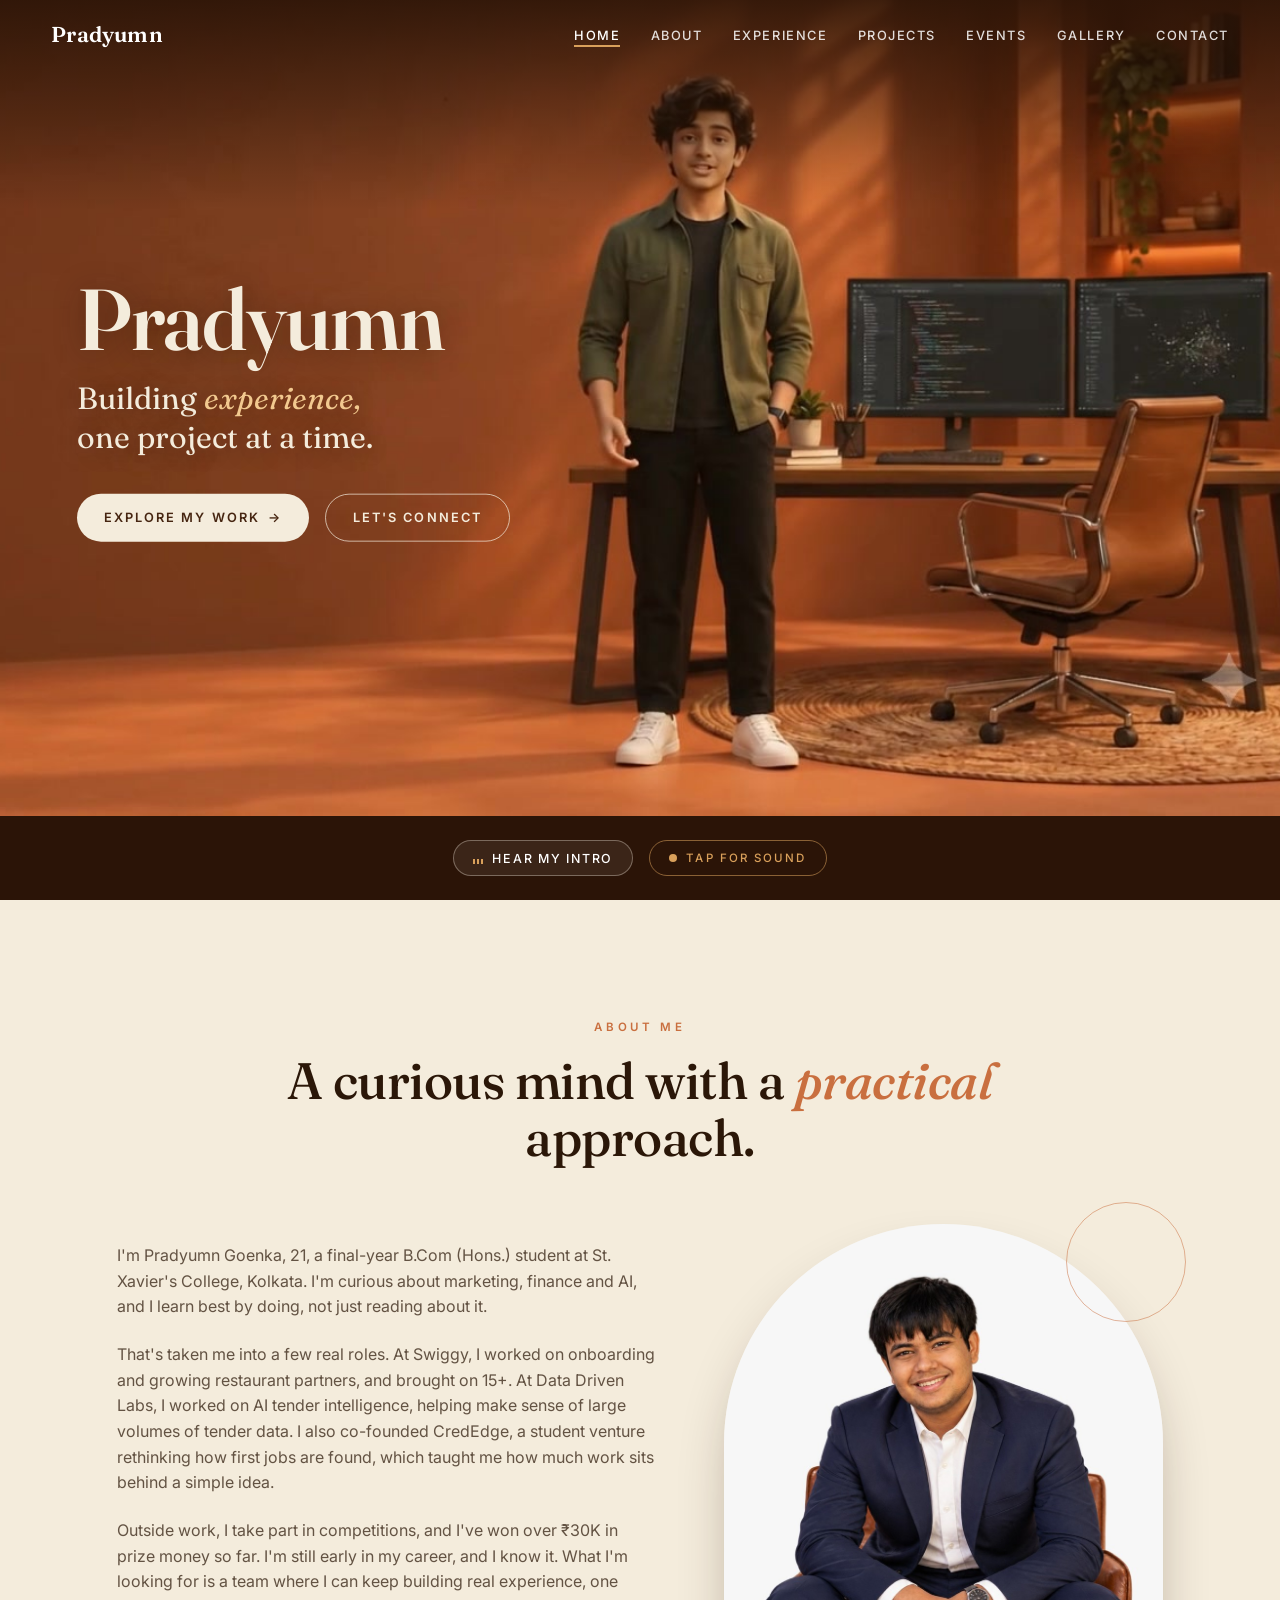
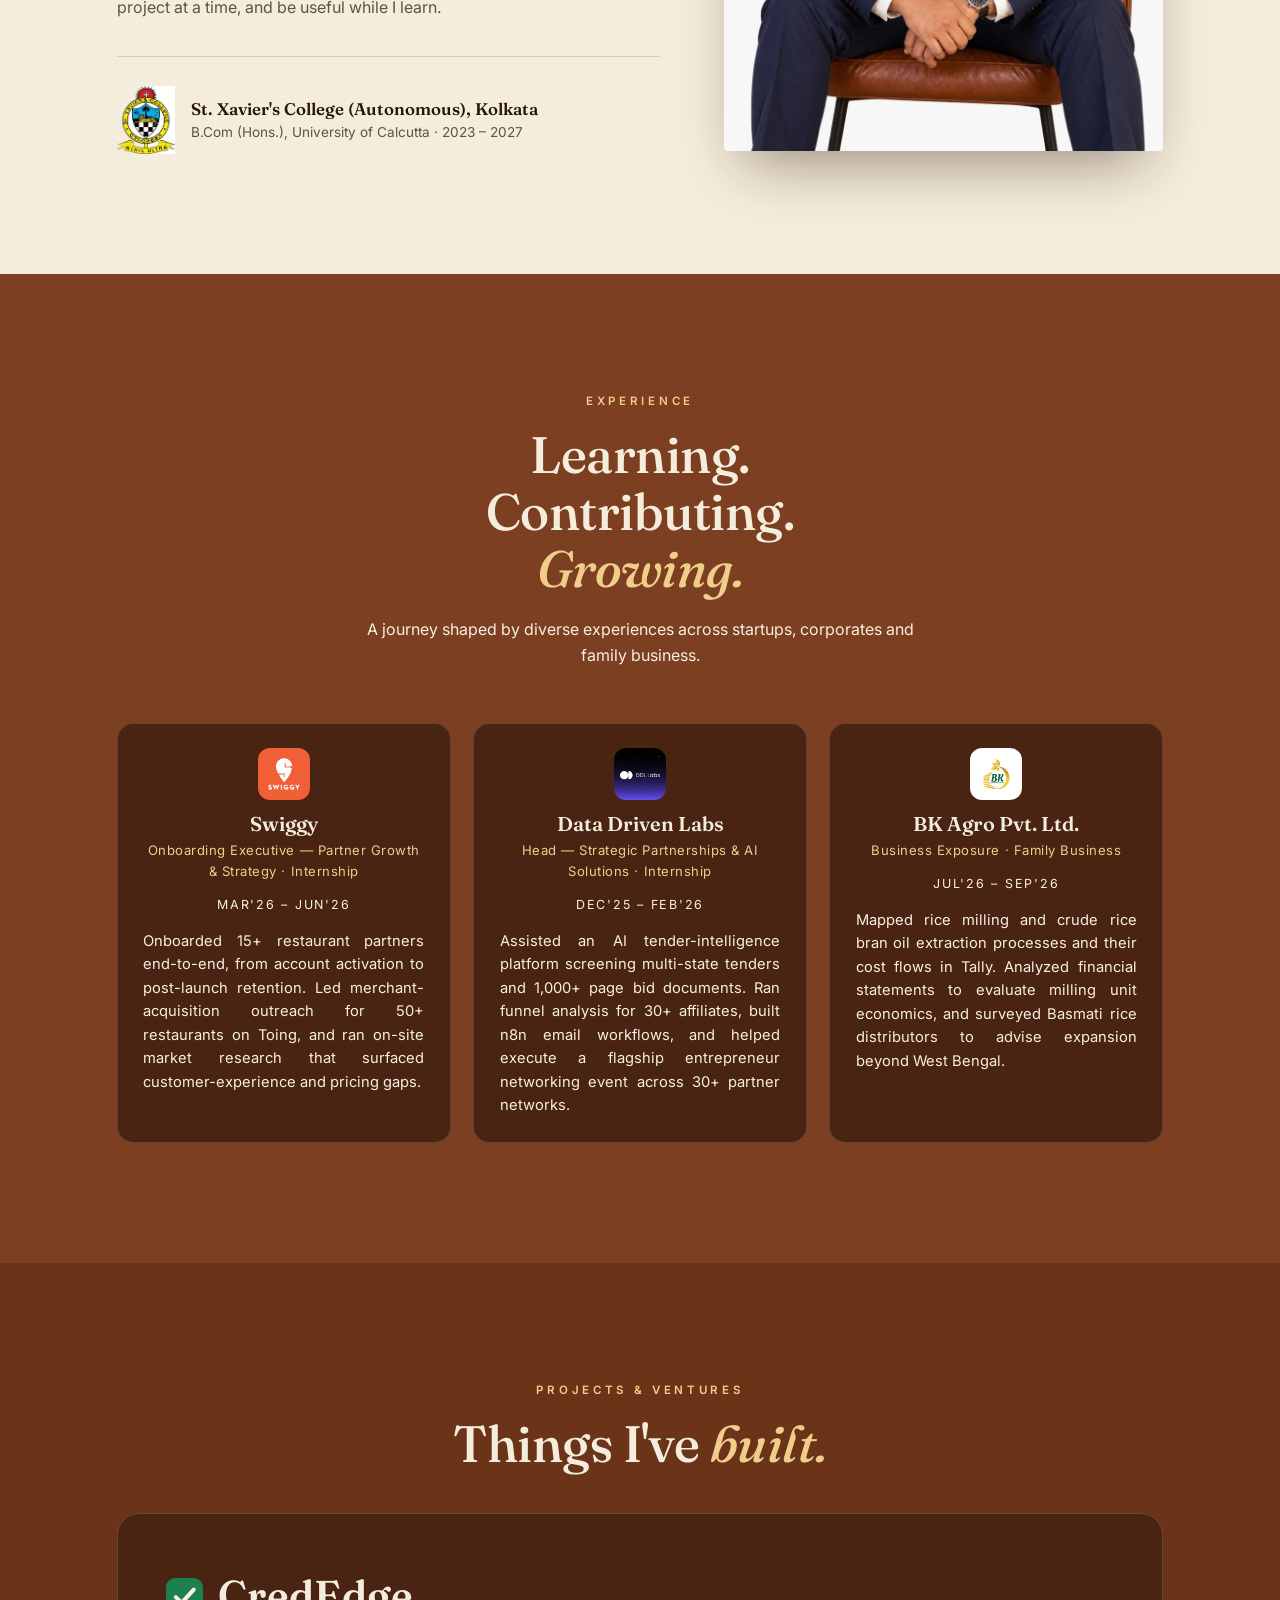
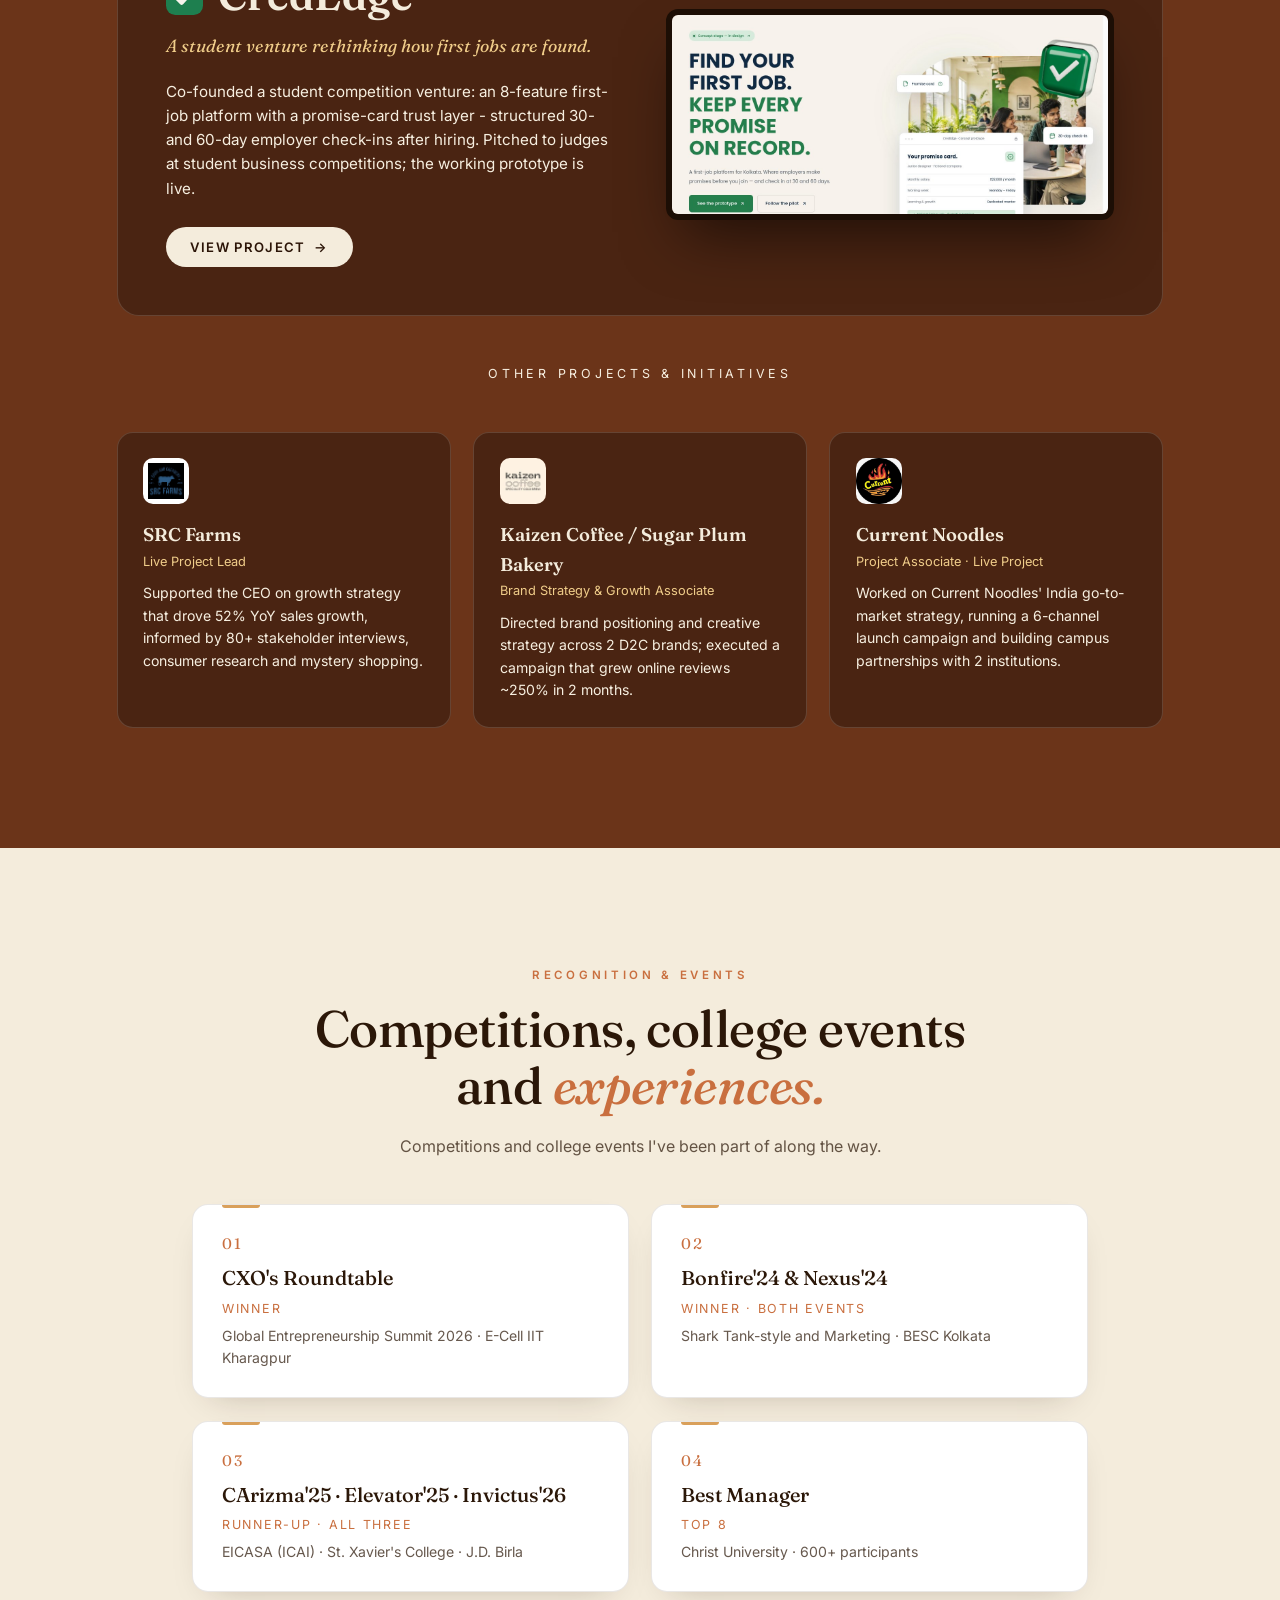
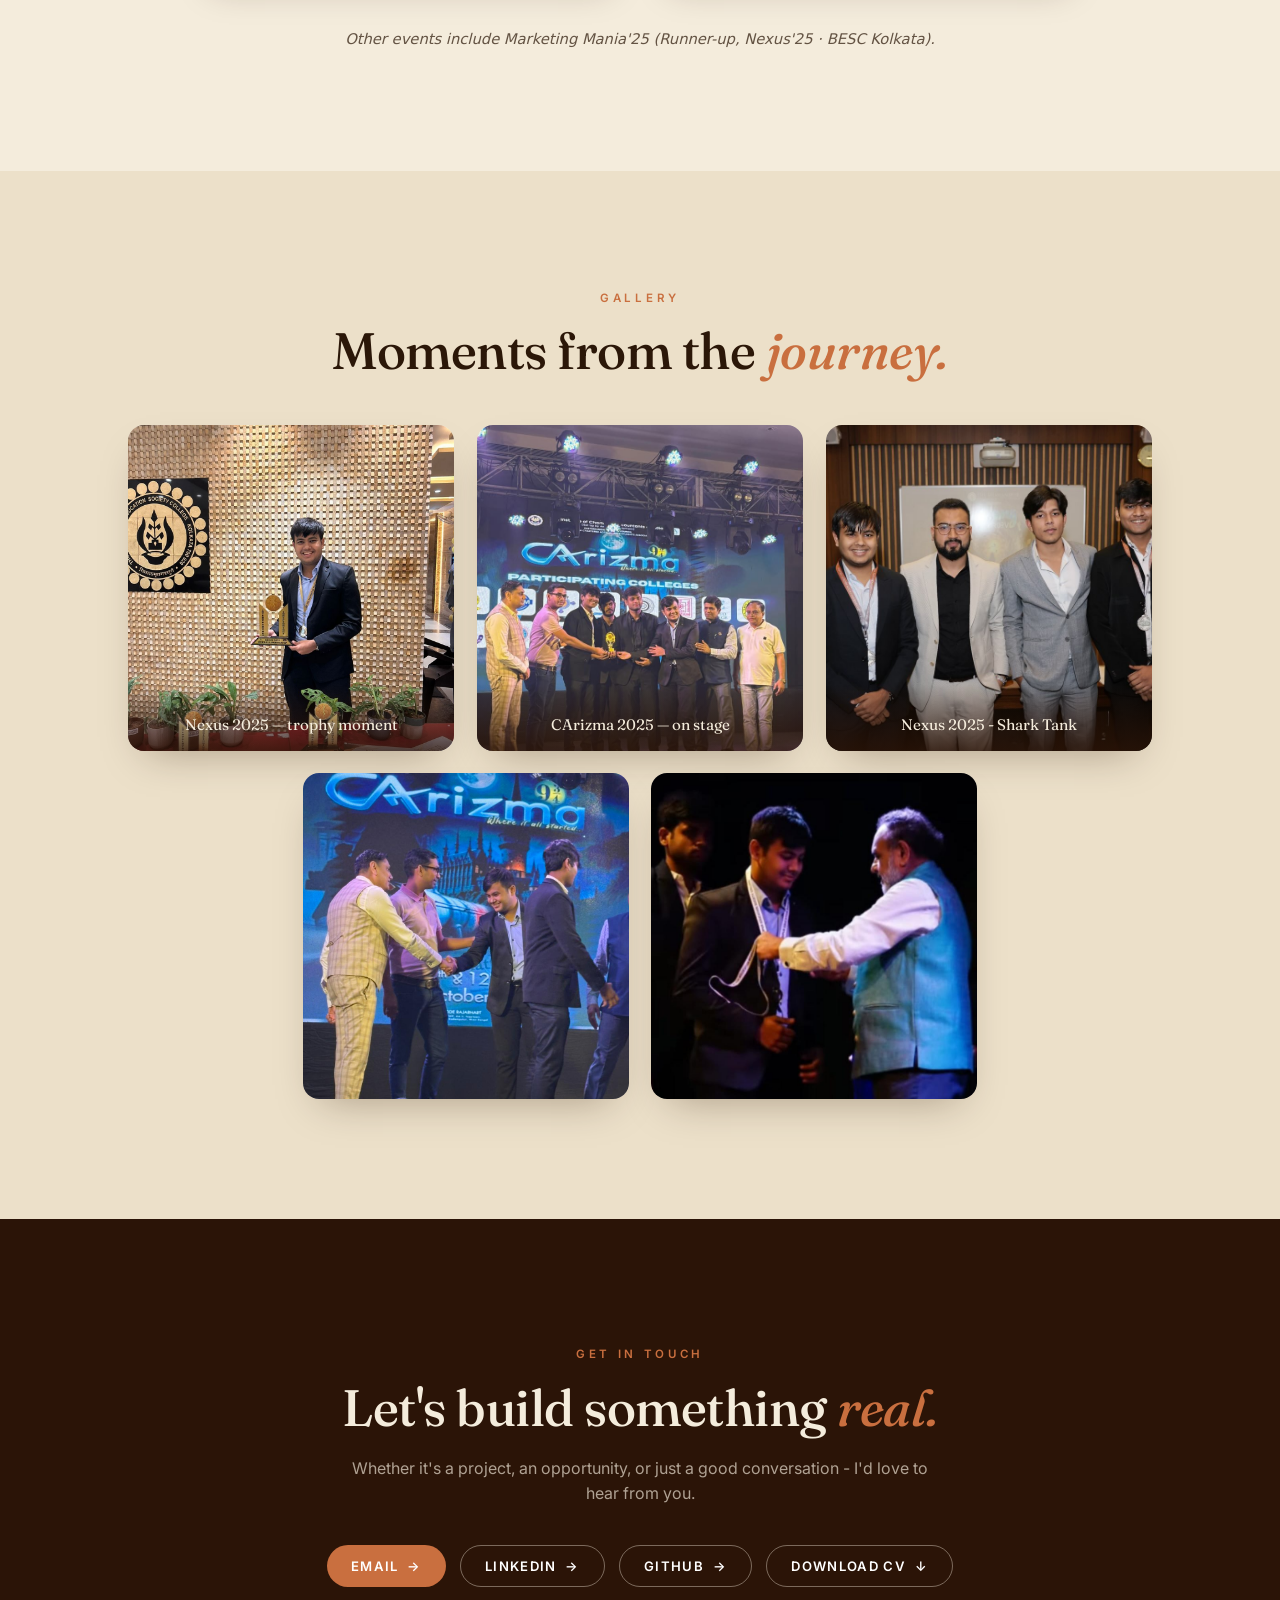
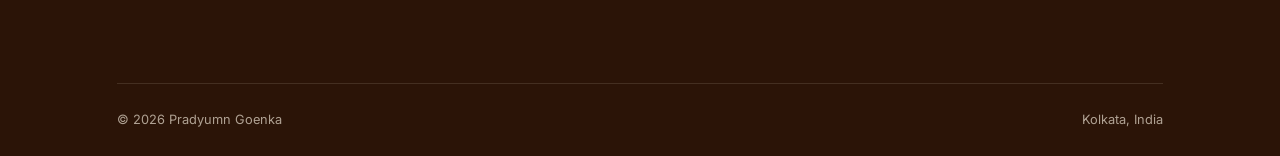
==== commit 24e612ee: "Solid cards on warm sections, lighter gold, brighter accents, readable button and small text" ====
--- a/index.html
+++ b/index.html
@@ -8,7 +8,7 @@
 <link rel="preconnect" href="https://fonts.googleapis.com">
 <link rel="preconnect" href="https://fonts.gstatic.com" crossorigin>
 <link href="https://fonts.googleapis.com/css2?family=Fraunces:ital,opsz,wght@0,9..144,400;0,9..144,500;0,9..144,600;1,9..144,400;1,9..144,500;1,9..144,600&family=Inter:wght@400;500;600&display=swap" rel="stylesheet">
-<link rel="stylesheet" href="styles.css?v=31">
+<link rel="stylesheet" href="styles.css?v=32">
 </head>
 <body>
 
--- a/styles.css
+++ b/styles.css
@@ -87,44 +87,47 @@
 
 /* ---------- experience ---------- */
 #experience{background:var(--rust);color:var(--on-brown);padding:7.5rem 0}
-#experience,#projects{--on-brown-mut:#f7efe0}
+#experience,#projects{--on-brown-mut:#f7efe0;--gold:#f0cd8a}
+#experience .label,#projects .label,#experience .h2 em,#projects .h2 em{color:#f0cd8a}
 .tl{display:grid;grid-template-columns:repeat(3,1fr);gap:1.4rem;align-items:stretch;margin:3.4rem auto 0}
-.xp-card{position:relative;background:rgba(244,236,220,.06);border:1px solid rgba(244,236,220,.12);border-radius:16px;
+.xp-card{position:relative;background:#4a2412;border:1px solid rgba(244,236,220,.16);border-radius:16px;
   padding:1.5rem 1.6rem;display:flex;flex-direction:column;transition:transform .35s,background .35s,border-color .35s}
-.xp-card:hover{transform:translateY(-4px);background:rgba(244,236,220,.09);border-color:rgba(217,160,91,.45)}
+.xp-card:hover{transform:translateY(-4px);background:#542a14;border-color:rgba(240,205,138,.5)}
 .xp-top{display:flex;flex-direction:column;align-items:center;text-align:center;gap:.55rem}
 .xp-logo{width:52px;height:52px;border-radius:12px;background:#fff;display:flex;align-items:center;justify-content:center;overflow:hidden;flex:none}
 .xp-logo img{width:40px;height:40px;object-fit:contain}
 .xp-logo.mono{font-family:var(--serif);font-weight:600;font-size:1.05rem;color:#fff;background:linear-gradient(135deg,var(--terra),#8a4a2a)}
 .xp-co{font-family:var(--serif);font-size:1.25rem;font-weight:600}
 .xp-role{font-size:.82rem;color:var(--gold);letter-spacing:.04em}
-.xp-dates{margin-top:.25rem;font-size:.75rem;letter-spacing:.14em;text-transform:uppercase;color:var(--on-brown-mut);white-space:nowrap}
+.xp-dates{margin-top:.25rem;font-size:.78rem;letter-spacing:.14em;text-transform:uppercase;color:var(--on-brown-mut);white-space:nowrap}
 .xp-desc{margin-top:.9rem;font-size:.92rem;color:var(--on-brown-mut);flex:1;text-align:justify;-webkit-hyphens:auto;-ms-hyphens:auto;hyphens:auto;overflow-wrap:break-word}
 
 /* ---------- projects ---------- */
 #projects{background:var(--rust2);color:var(--on-brown);padding:7.5rem 0}
-.ce-card{display:grid;grid-template-columns:1fr 1fr;gap:4vw;align-items:center;background:rgba(244,236,220,.05);
-  border:1px solid rgba(244,236,220,.12);border-radius:22px;padding:3rem;margin-top:2.6rem}
+.ce-card{display:grid;grid-template-columns:1fr 1fr;gap:4vw;align-items:center;background:#4a2412;
+  border:1px solid rgba(244,236,220,.16);border-radius:22px;padding:3rem;margin-top:2.6rem}
 .ce-name{font-family:var(--serif);font-size:2.6rem;font-weight:600;letter-spacing:.01em}
 .ce-tag{font-style:italic;font-family:var(--serif);color:var(--gold);font-size:1.1rem;margin-top:.2rem}
 .ce-desc{color:var(--on-brown-mut);margin:1.2rem 0 1.6rem;font-size:.95rem}
 .btn{display:inline-flex;align-items:center;gap:.55rem;background:var(--terra);color:#fff;border-radius:999px;
   padding:.75rem 1.5rem;font:600 .82rem var(--sans);letter-spacing:.1em;text-transform:uppercase;transition:background .3s,transform .3s}
 .btn:hover{background:var(--terra2);transform:translateY(-2px)}
+#projects .btn{background:var(--cream);color:var(--deep)}
+#projects .btn:hover{background:#fff;transform:translateY(-2px)}
 .btn.ghost{background:transparent;border:1px solid rgba(244,236,220,.4)}
 .btn.ghost:hover{background:rgba(244,236,220,.1)}
 .laptop{position:relative}
 .laptop .scr{border-radius:12px;overflow:hidden;border:6px solid #1c0e05;box-shadow:0 30px 60px -18px rgba(0,0,0,.6)}
 .laptop img{width:100%;height:auto}
 .op-row{display:grid;grid-template-columns:repeat(3,1fr);gap:1.4rem;margin-top:3rem}
-.op-t{font-size:.72rem;letter-spacing:.3em;text-transform:uppercase;color:var(--on-brown-mut);margin:3rem 0 0;text-align:center}
-.op-card{background:rgba(244,236,220,.06);border:1px solid rgba(244,236,220,.12);border-radius:16px;padding:1.6rem;transition:transform .35s,border-color .35s;display:flex;flex-direction:column;height:100%}
-.op-card:hover{transform:translateY(-5px);border-color:rgba(217,160,91,.45)}
+.op-t{font-size:.78rem;letter-spacing:.3em;text-transform:uppercase;color:var(--on-brown-mut);margin:3rem 0 0;text-align:center}
+.op-card{background:#4a2412;border:1px solid rgba(244,236,220,.16);border-radius:16px;padding:1.6rem;transition:transform .35s,border-color .35s;display:flex;flex-direction:column;height:100%}
+.op-card:hover{transform:translateY(-5px);border-color:rgba(240,205,138,.5)}
 .op-logo{width:46px;height:46px;border-radius:10px;background:#fff;display:flex;align-items:center;justify-content:center;overflow:hidden;margin-bottom:1rem}
 .op-logo img{width:36px;height:36px;object-fit:contain}
 .op-logo.mono{font-family:var(--serif);font-weight:600;color:#fff;background:linear-gradient(135deg,var(--terra),#8a4a2a)}
 .op-co{font-family:var(--serif);font-size:1.15rem;font-weight:600}
-.op-role{font-size:.78rem;color:var(--gold);margin:.15rem 0 .6rem}
+.op-role{font-size:.8rem;color:var(--gold);margin:.15rem 0 .6rem}
 .op-desc{font-size:.88rem;color:var(--on-brown-mut);flex:1}
 
 /* ---------- events ---------- */
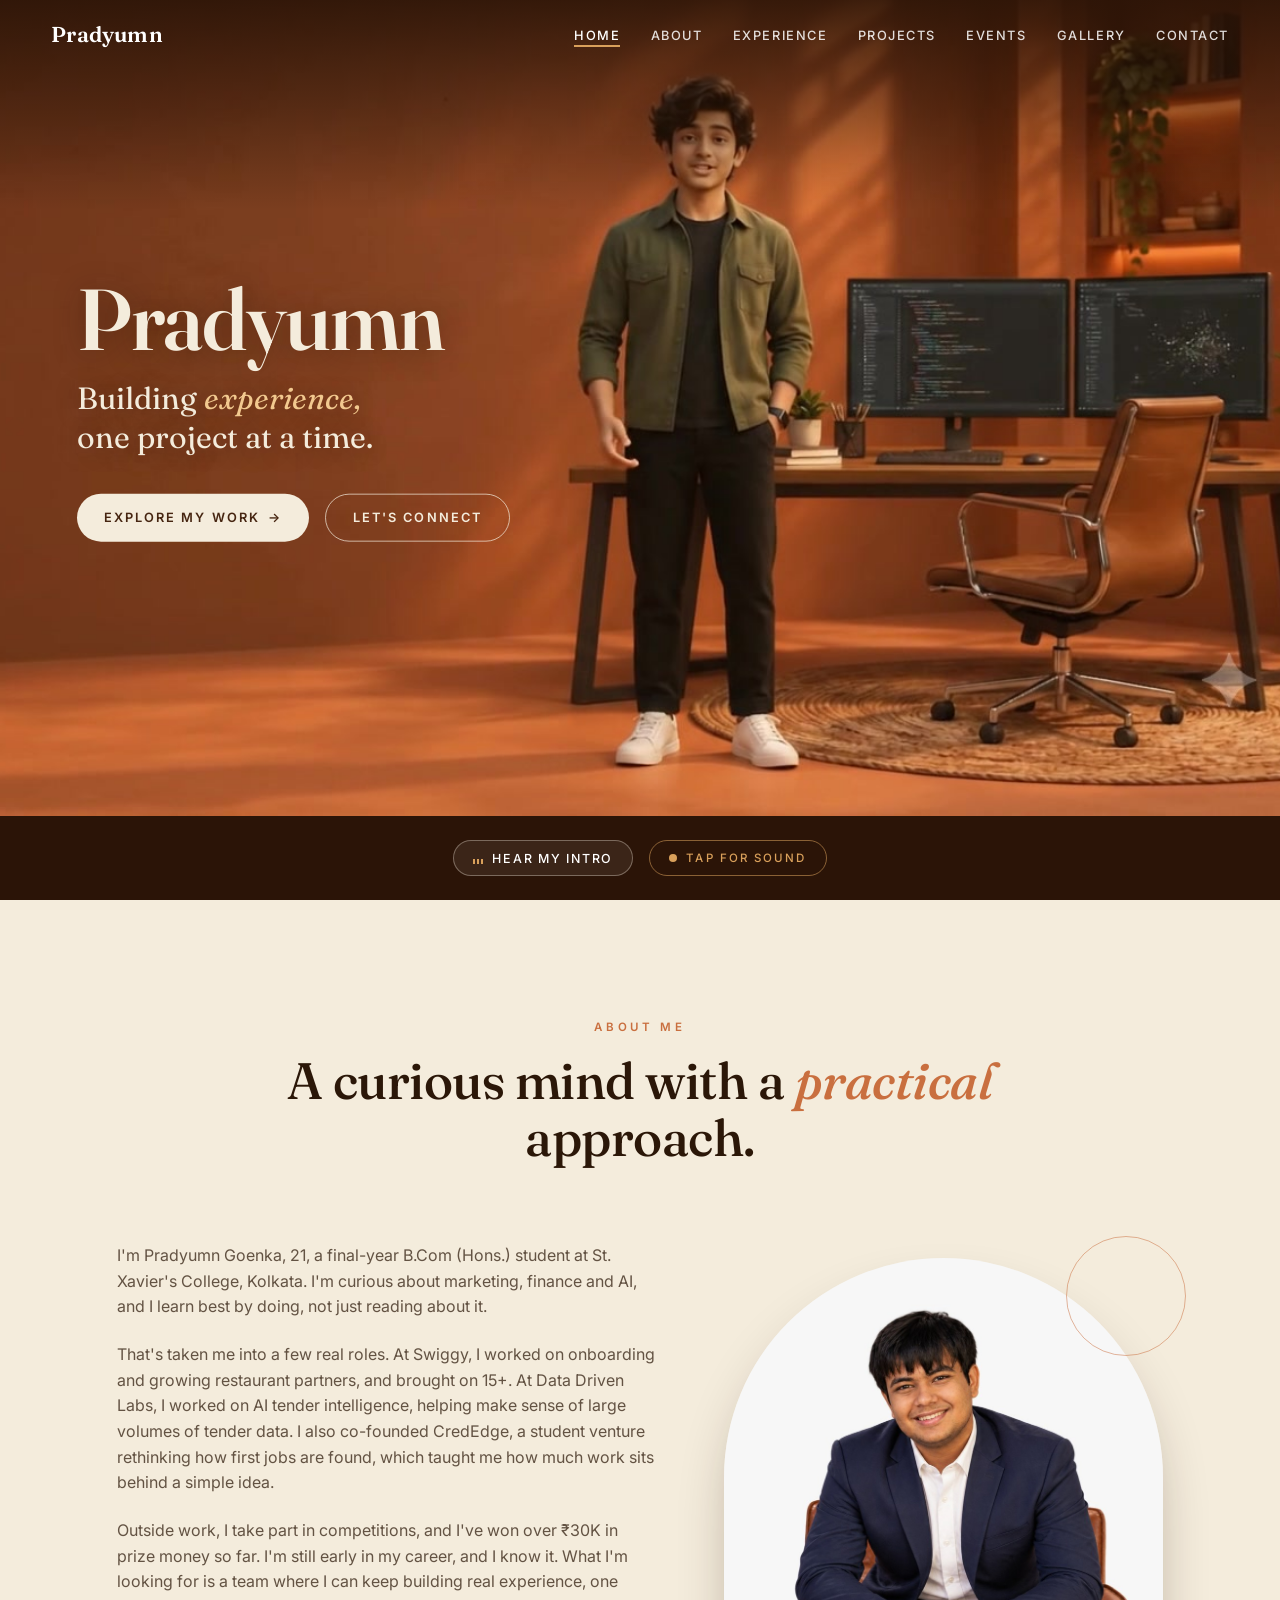
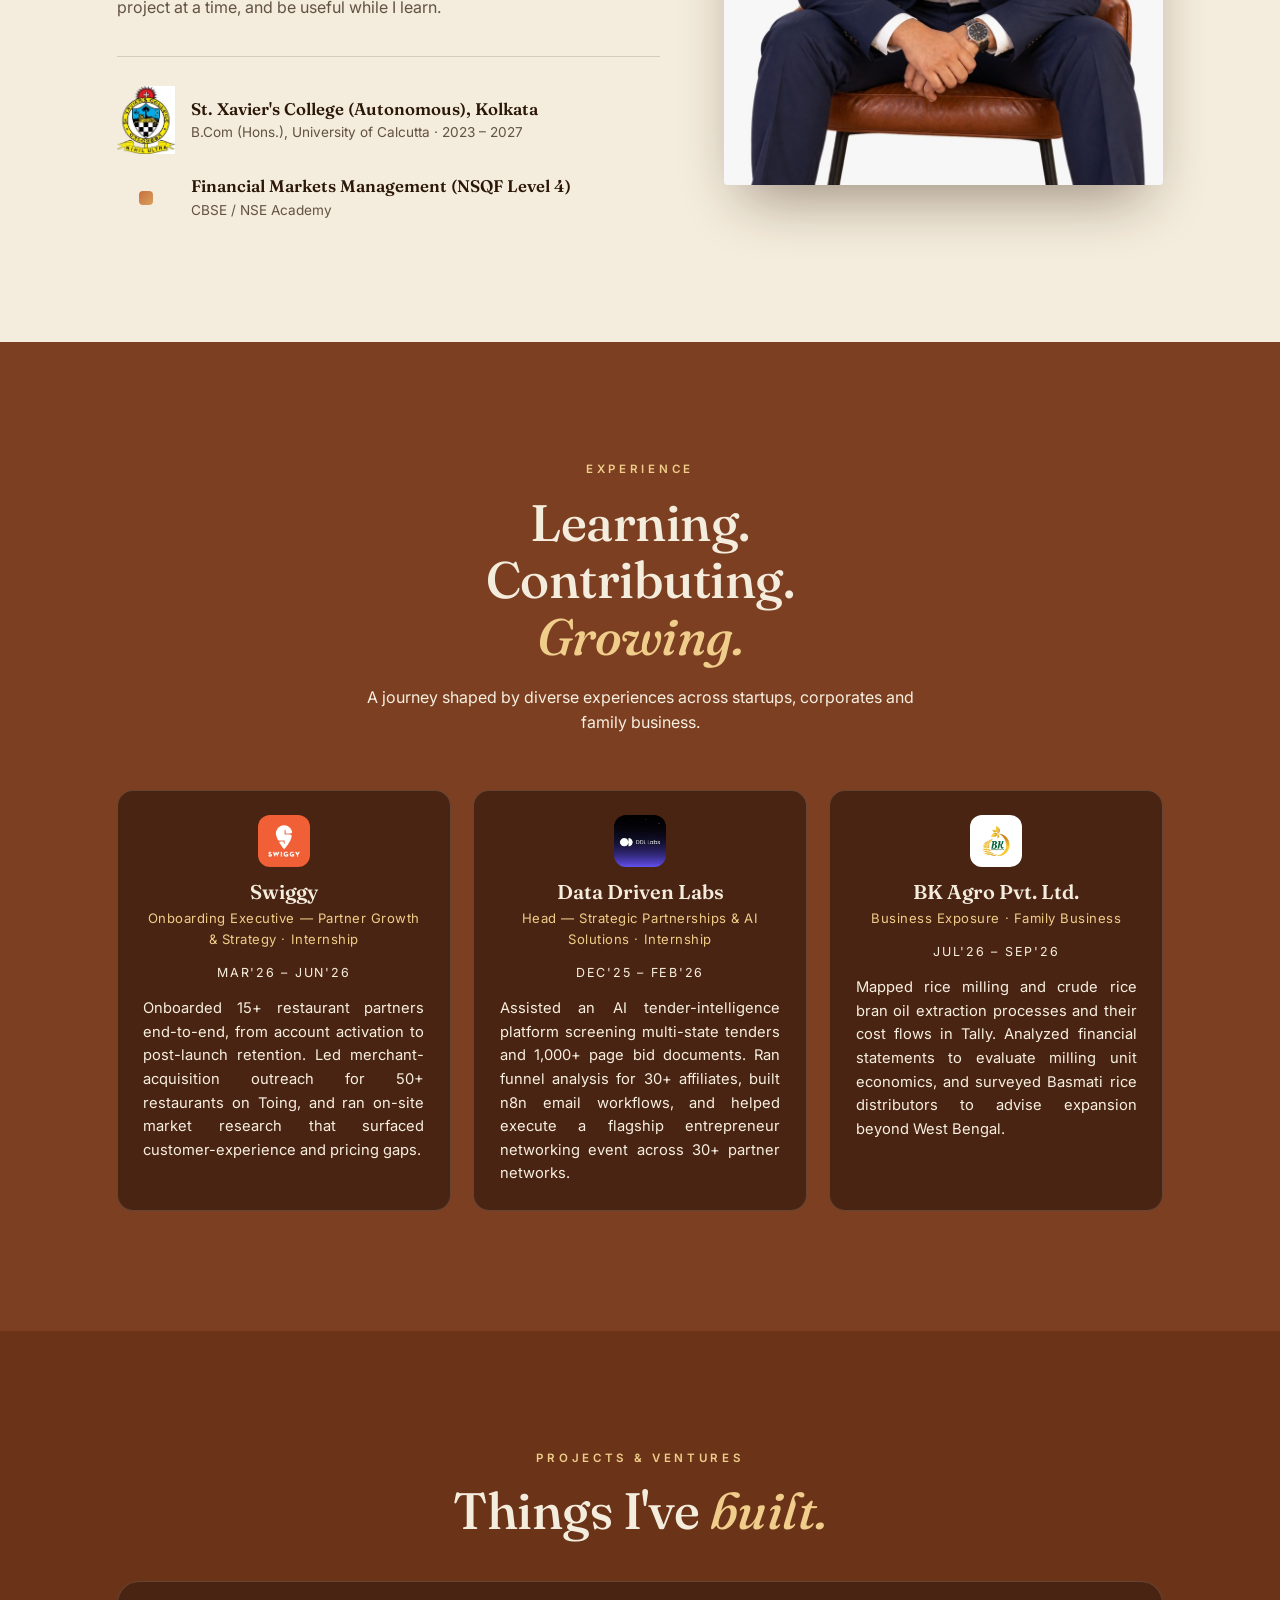
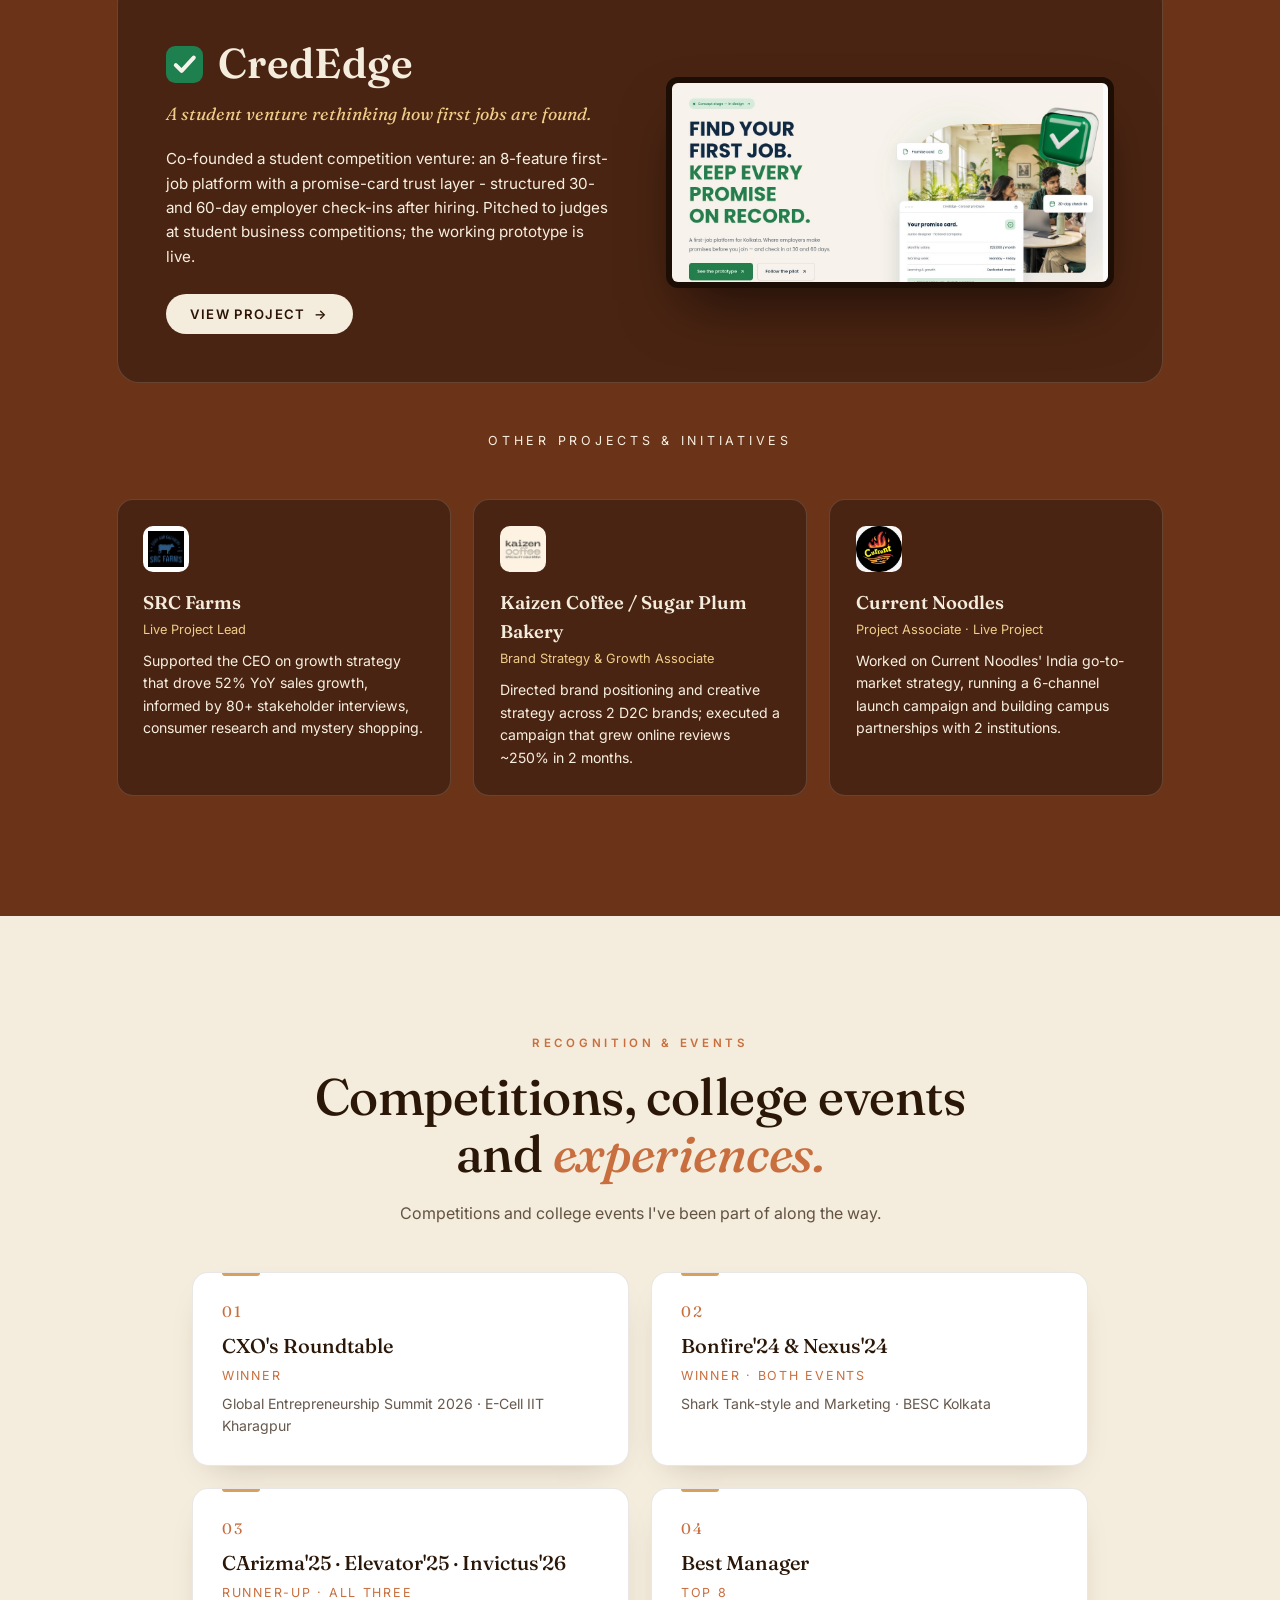
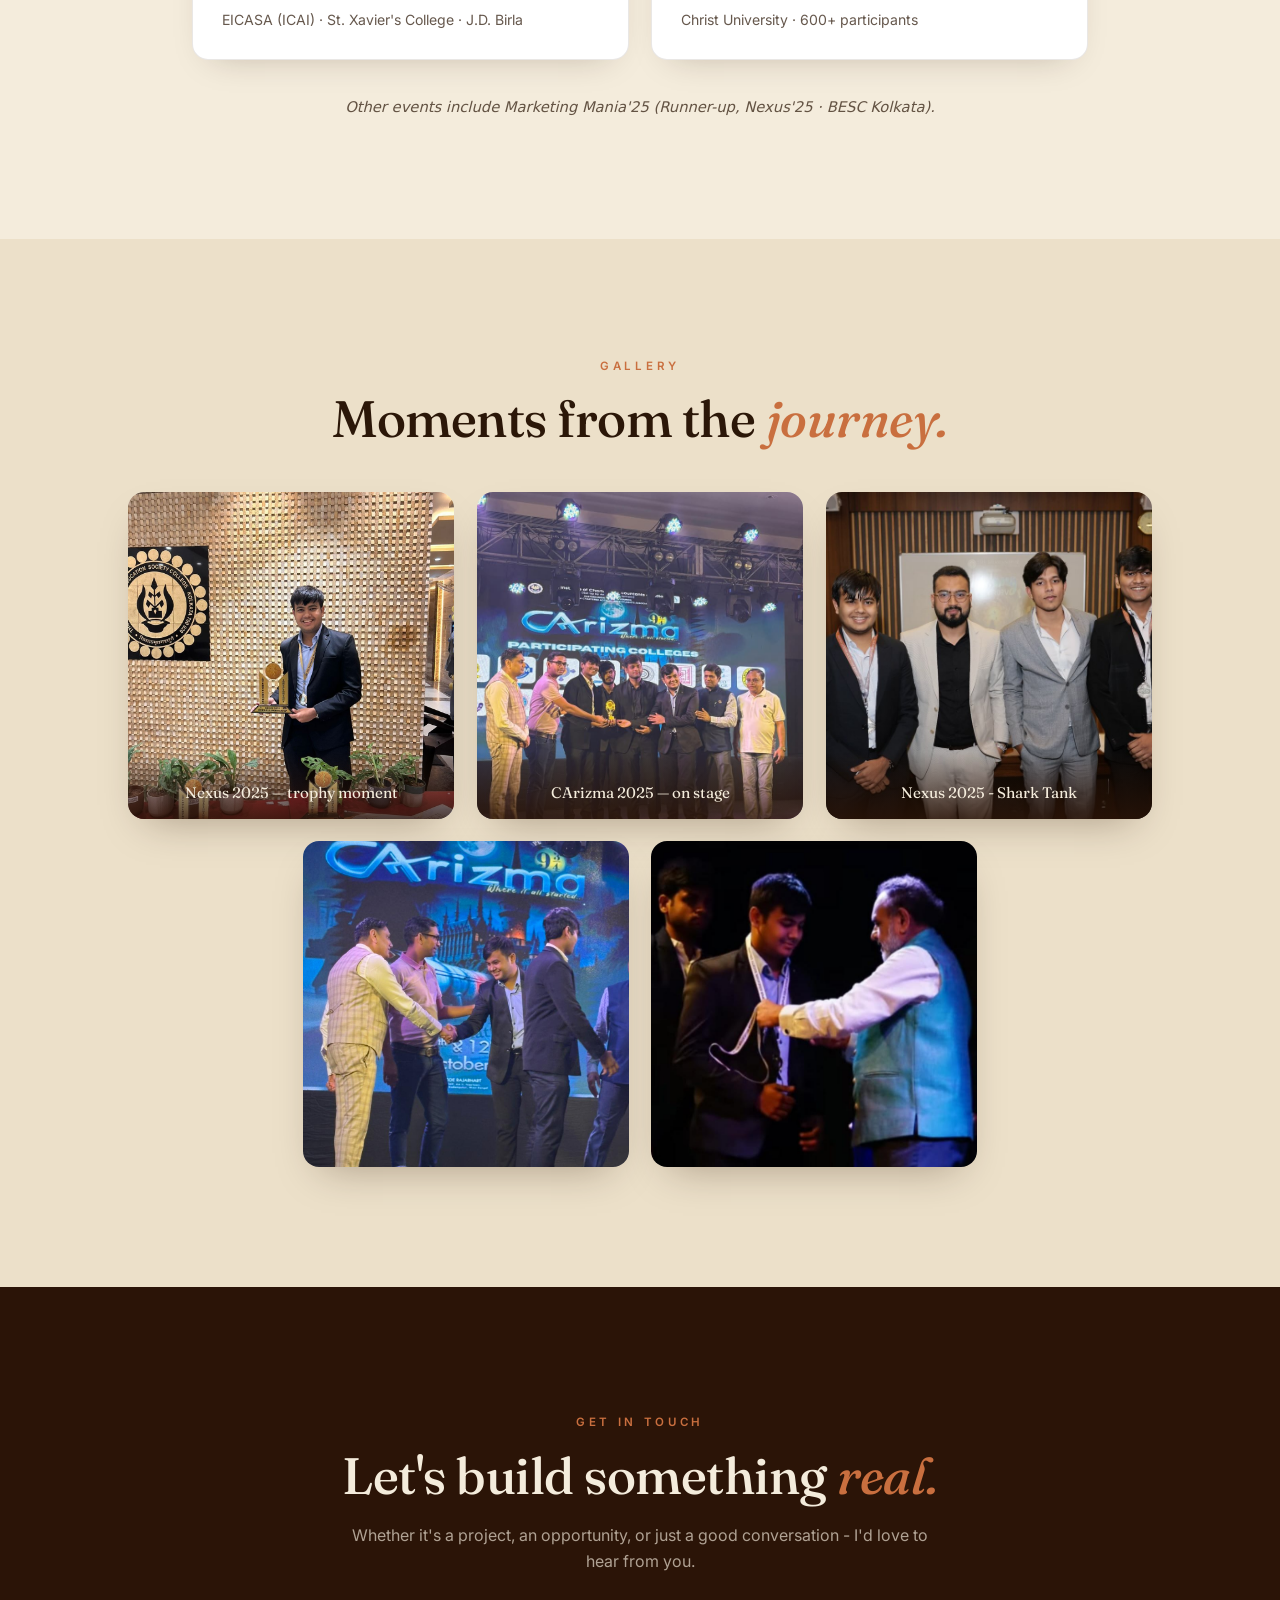
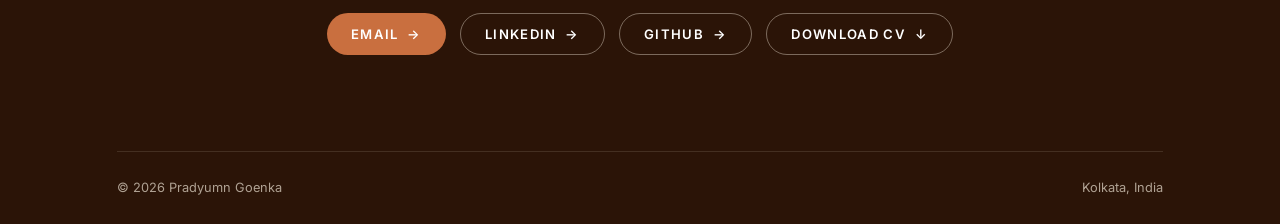
==== commit 35745e83: "Swap in updated approved CV; add FMM (NSQF Level 4) certificate to About" ====
--- a/index.html
+++ b/index.html
@@ -8,7 +8,7 @@
 <link rel="preconnect" href="https://fonts.googleapis.com">
 <link rel="preconnect" href="https://fonts.gstatic.com" crossorigin>
 <link href="https://fonts.googleapis.com/css2?family=Fraunces:ital,opsz,wght@0,9..144,400;0,9..144,500;0,9..144,600;1,9..144,400;1,9..144,500;1,9..144,600&family=Inter:wght@400;500;600&display=swap" rel="stylesheet">
-<link rel="stylesheet" href="styles.css?v=32">
+<link rel="stylesheet" href="styles.css?v=33">
 </head>
 <body>
 
@@ -61,6 +61,13 @@
           <div class="t2">B.Com (Hons.), University of Calcutta &middot; 2023 – 2027</div>
         </div>
       </div>
+      <div class="about-edu cert rv">
+        <span class="cert-badge" aria-hidden="true"></span>
+        <div>
+          <div class="t1">Financial Markets Management (NSQF Level 4)</div>
+          <div class="t2">CBSE / NSE Academy</div>
+        </div>
+      </div>
     </div>
     <div class="about-ph rv">
       <div class="ring"></div>
@@ -209,7 +216,7 @@
         <a class="btn" href="mailto:pradyumngoenka2005@gmail.com">Email <span>→</span></a>
         <a class="btn ghost" href="https://www.linkedin.com/in/pradyumn-goenka-026631230/" target="_blank" rel="noopener">LinkedIn <span>→</span></a>
         <a class="btn ghost" href="https://github.com/pradyumngoenka" target="_blank" rel="noopener">GitHub <span>→</span></a>
-        <a class="btn ghost" href="Pradyumn_Goenka_CV.pdf" target="_blank" rel="noopener">Download CV <span>↓</span></a>
+        <a class="btn ghost" href="Pradyumn_Goenka_CV.pdf?v=15" target="_blank" rel="noopener">Download CV <span>↓</span></a>
     </div>
   </div>
   <div class="wrap"><footer>
--- a/styles.css
+++ b/styles.css
@@ -81,6 +81,8 @@
 .about-edu img{width:58px;height:auto}
 .about-edu .t1{font-family:var(--serif);font-size:1.05rem;font-weight:600}
 .about-edu .t2{font-size:.85rem;color:var(--on-cream-mut)}
+.about-edu.cert{margin-top:1.2rem;padding-top:0;border-top:none}
+.cert-badge{width:14px;height:14px;flex:none;margin:0 22px;border-radius:4px;background:linear-gradient(135deg,var(--terra),var(--gold))}
 .about-ph{position:relative}
 .about-ph .arch{border-radius:999px 999px 18px 18px;overflow:hidden;box-shadow:0 30px 60px -20px rgba(43,20,7,.45)}
 .about-ph .ring{position:absolute;inset:-1.4rem -1.4rem auto auto;width:120px;height:120px;border:1px solid var(--terra);border-radius:50%;opacity:.5}
